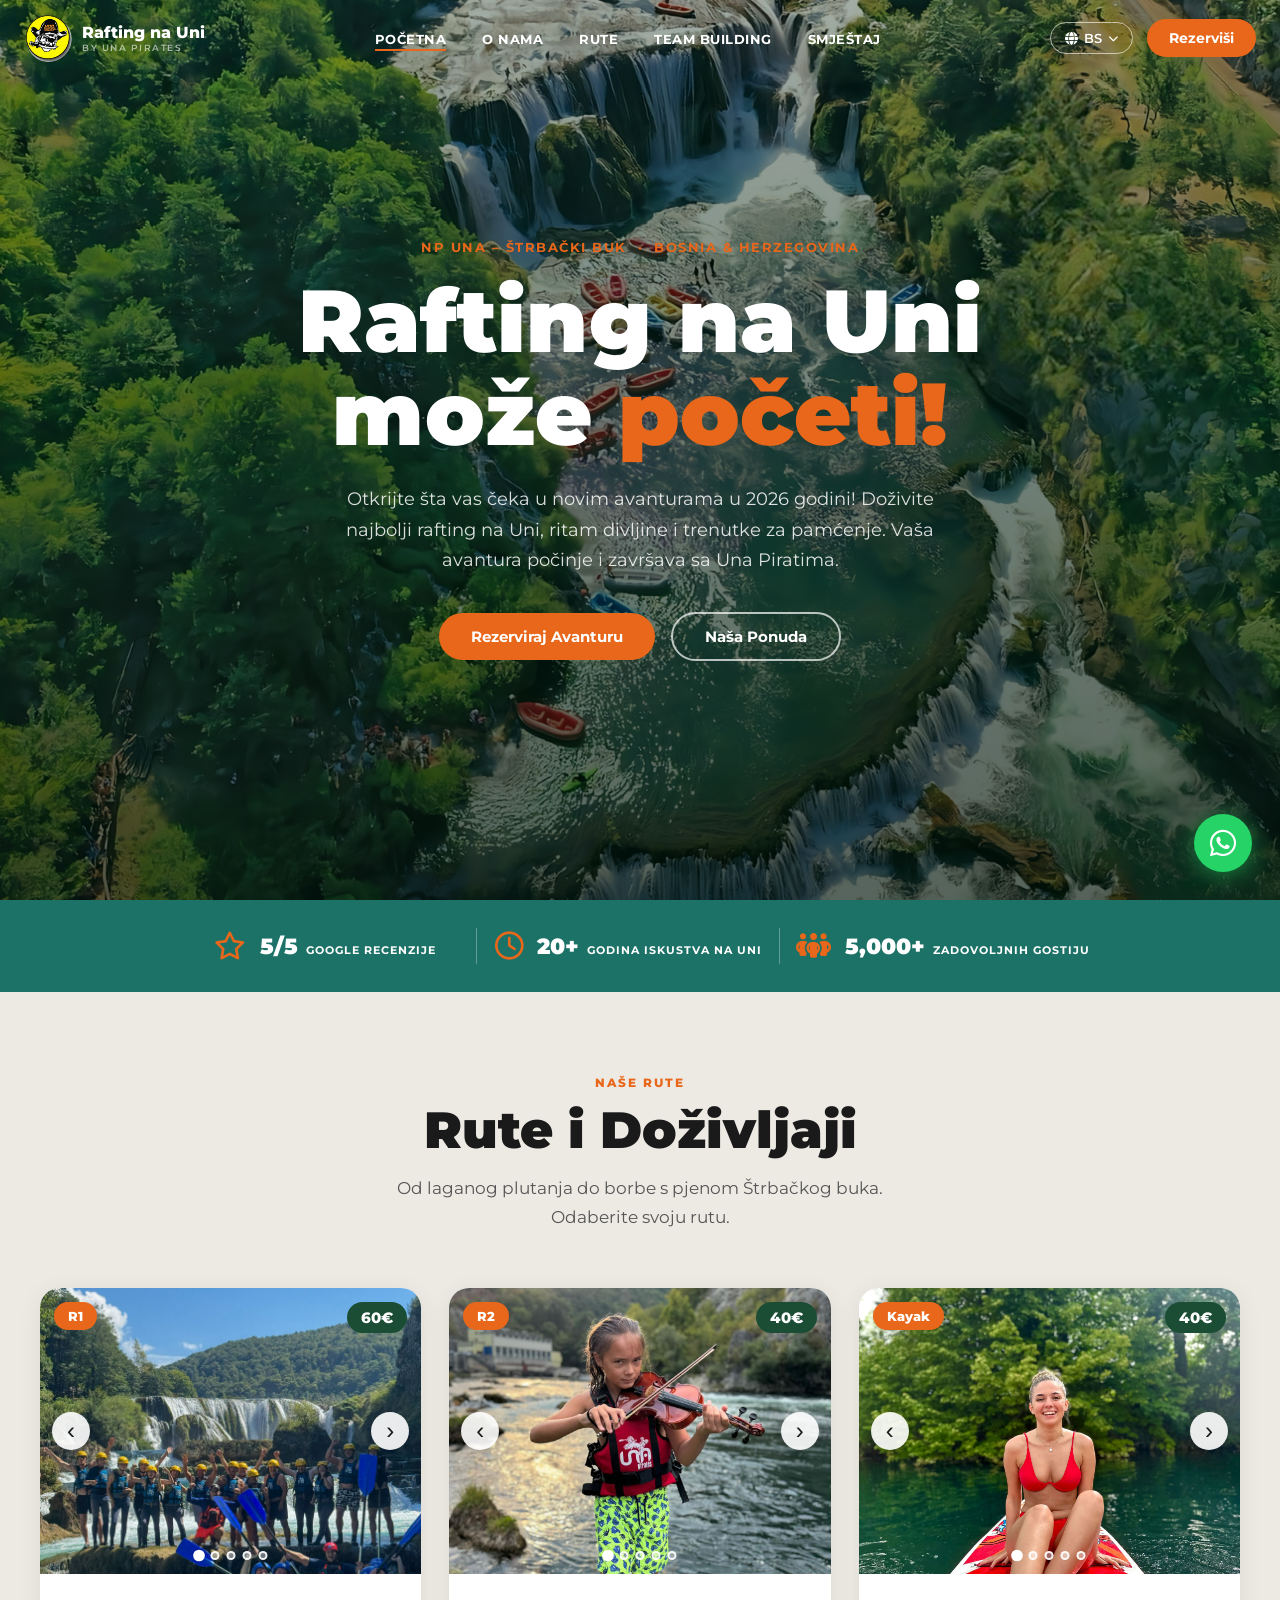
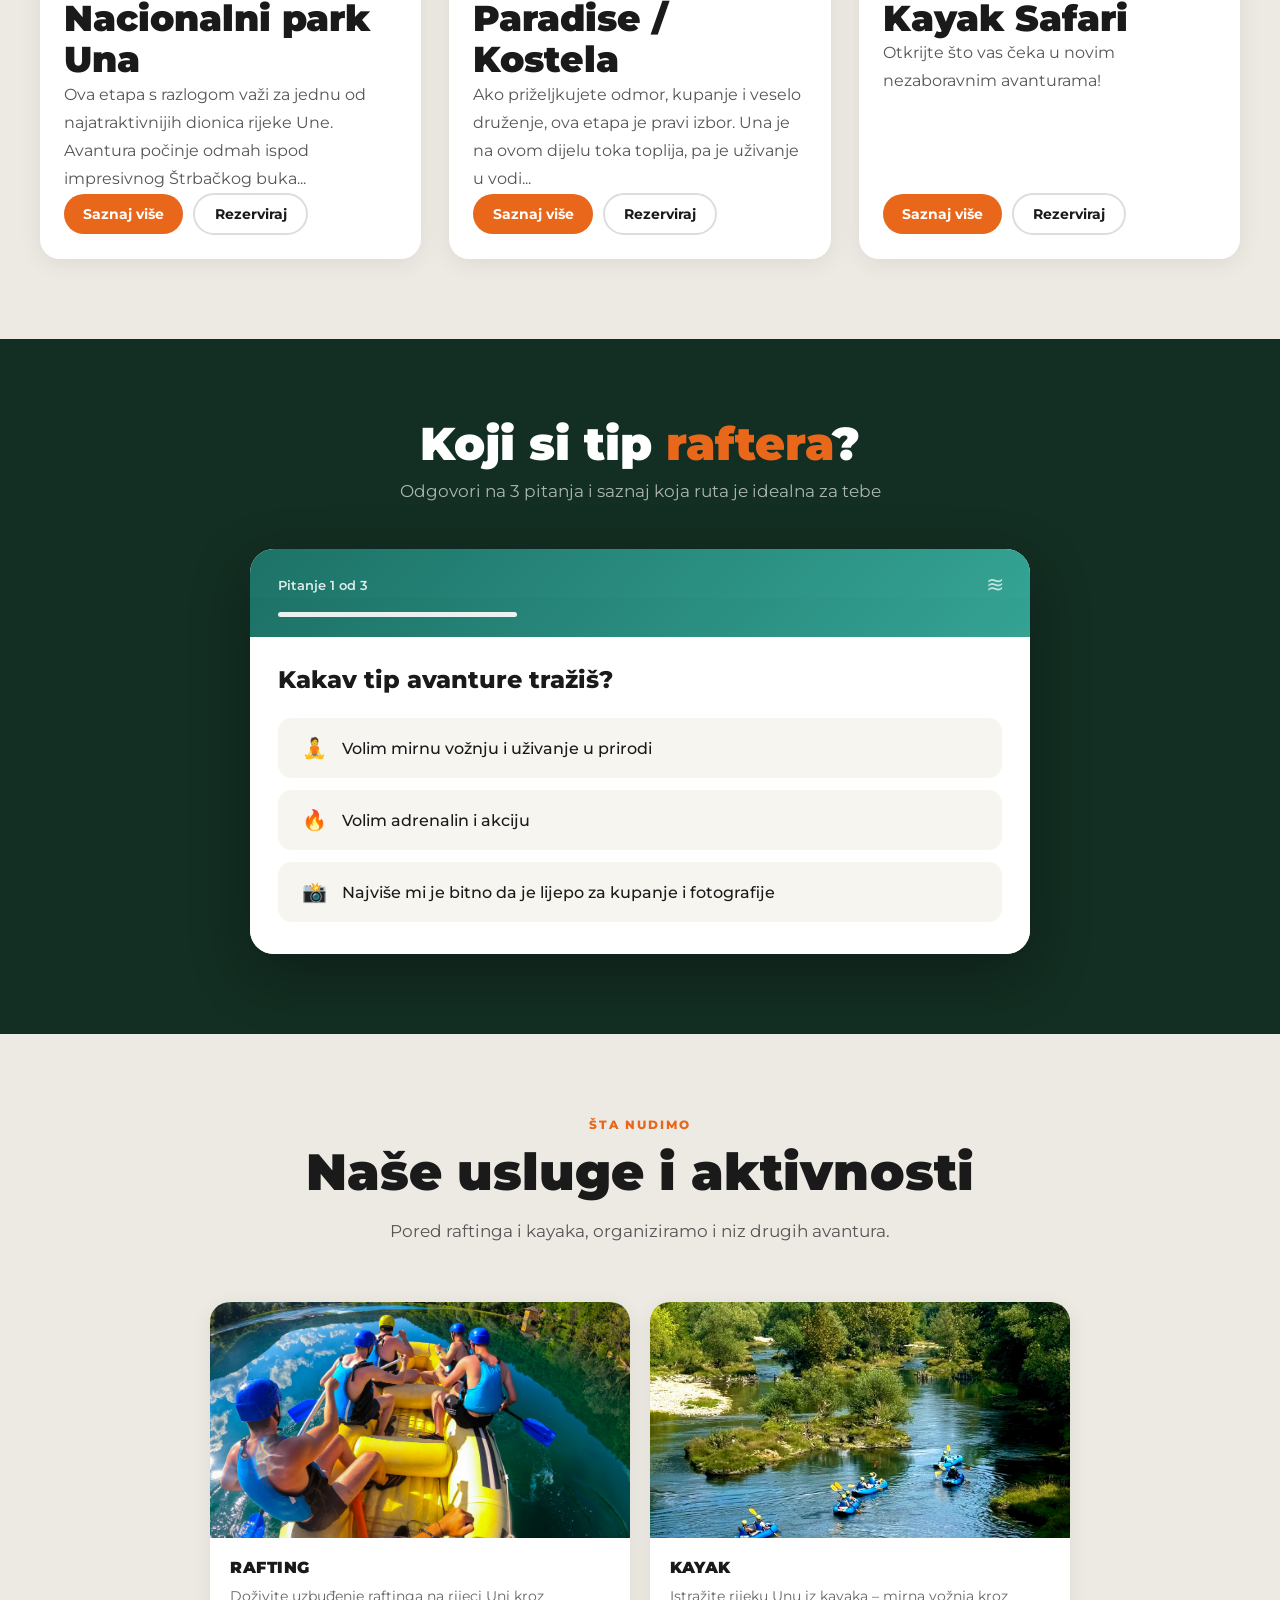
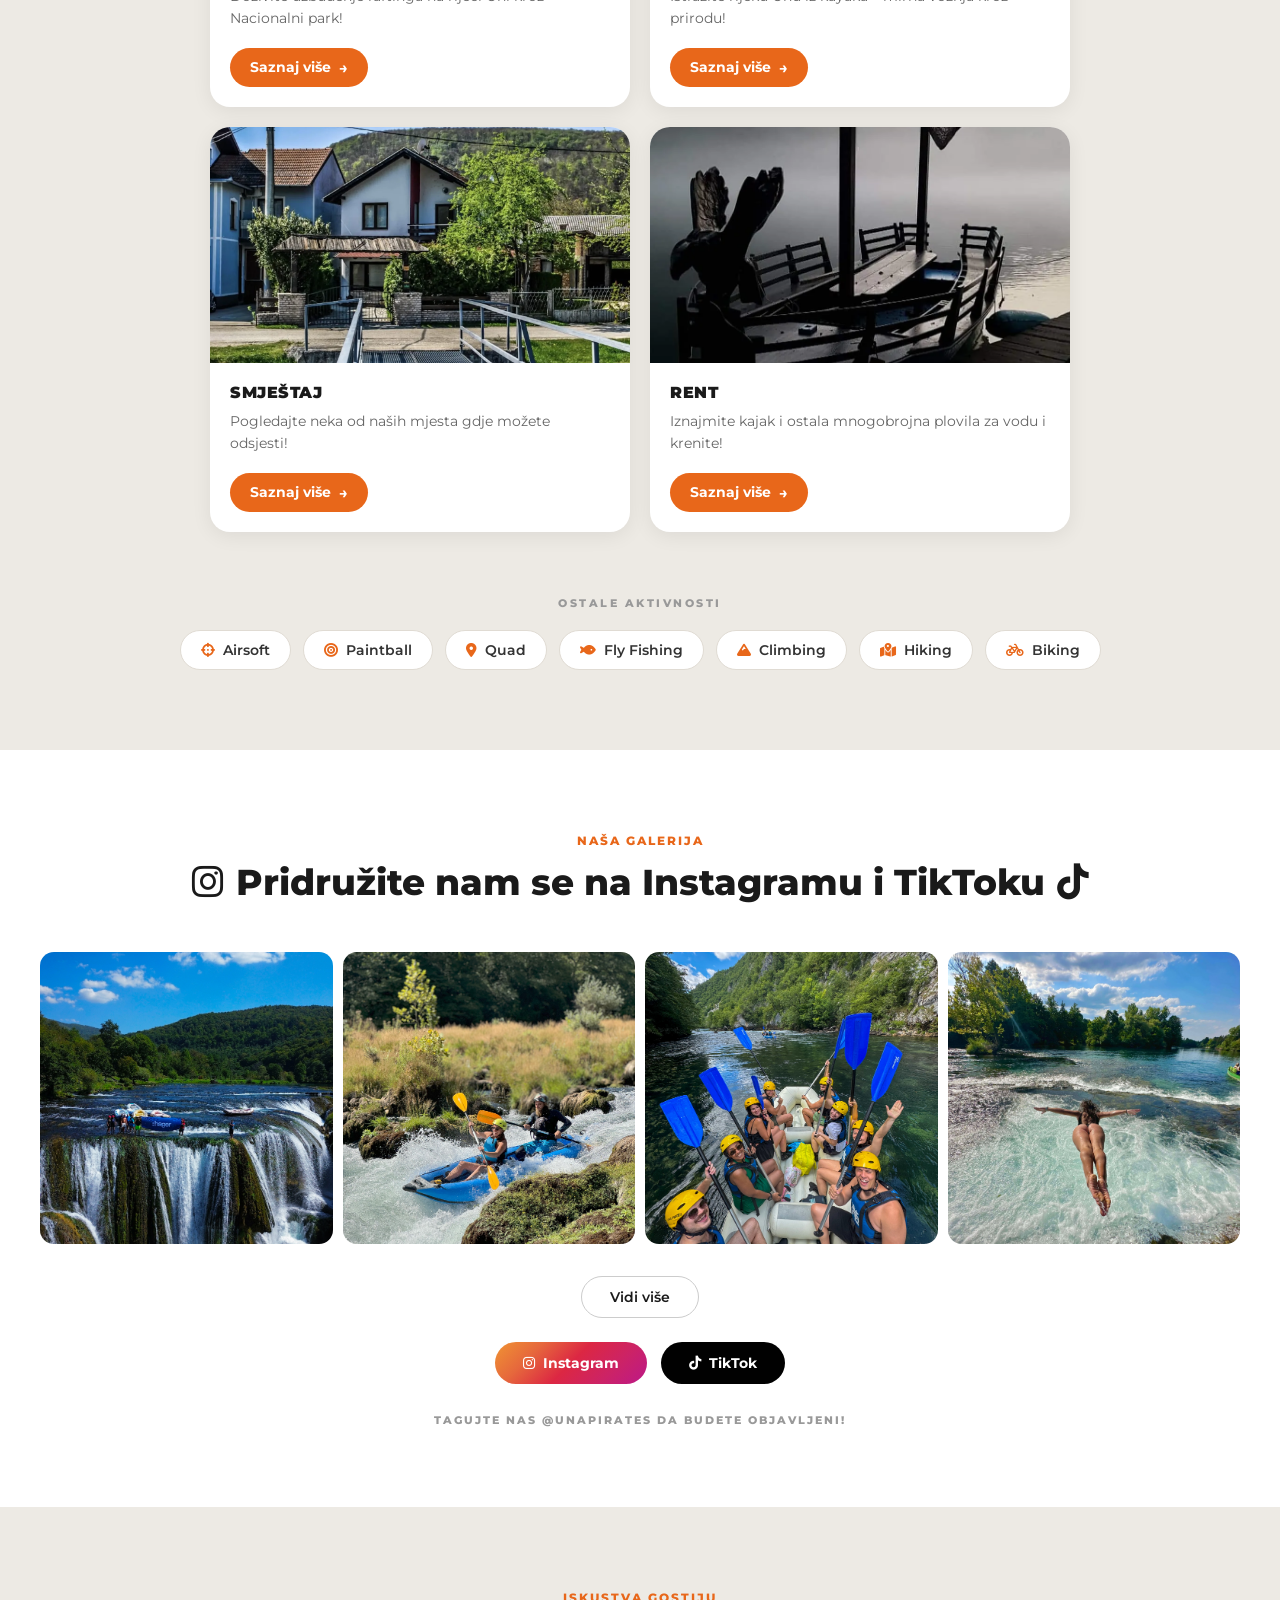
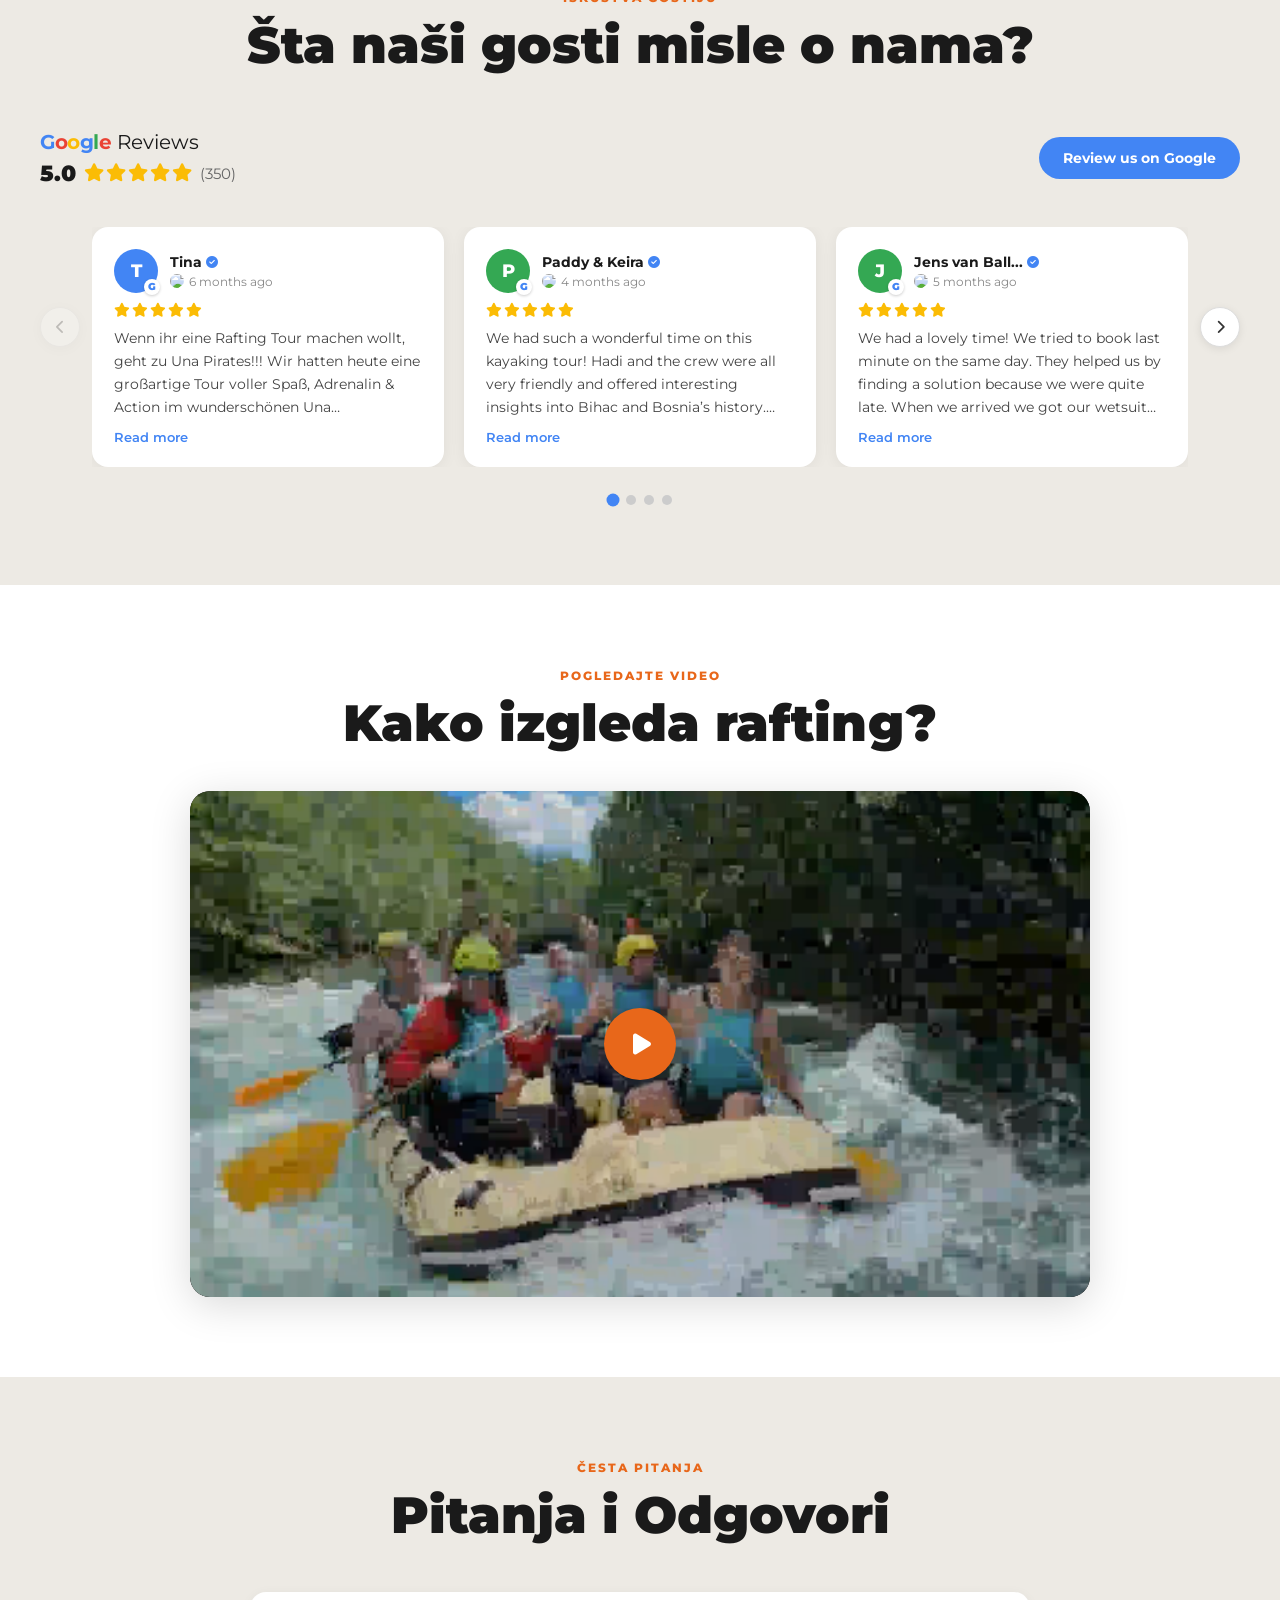
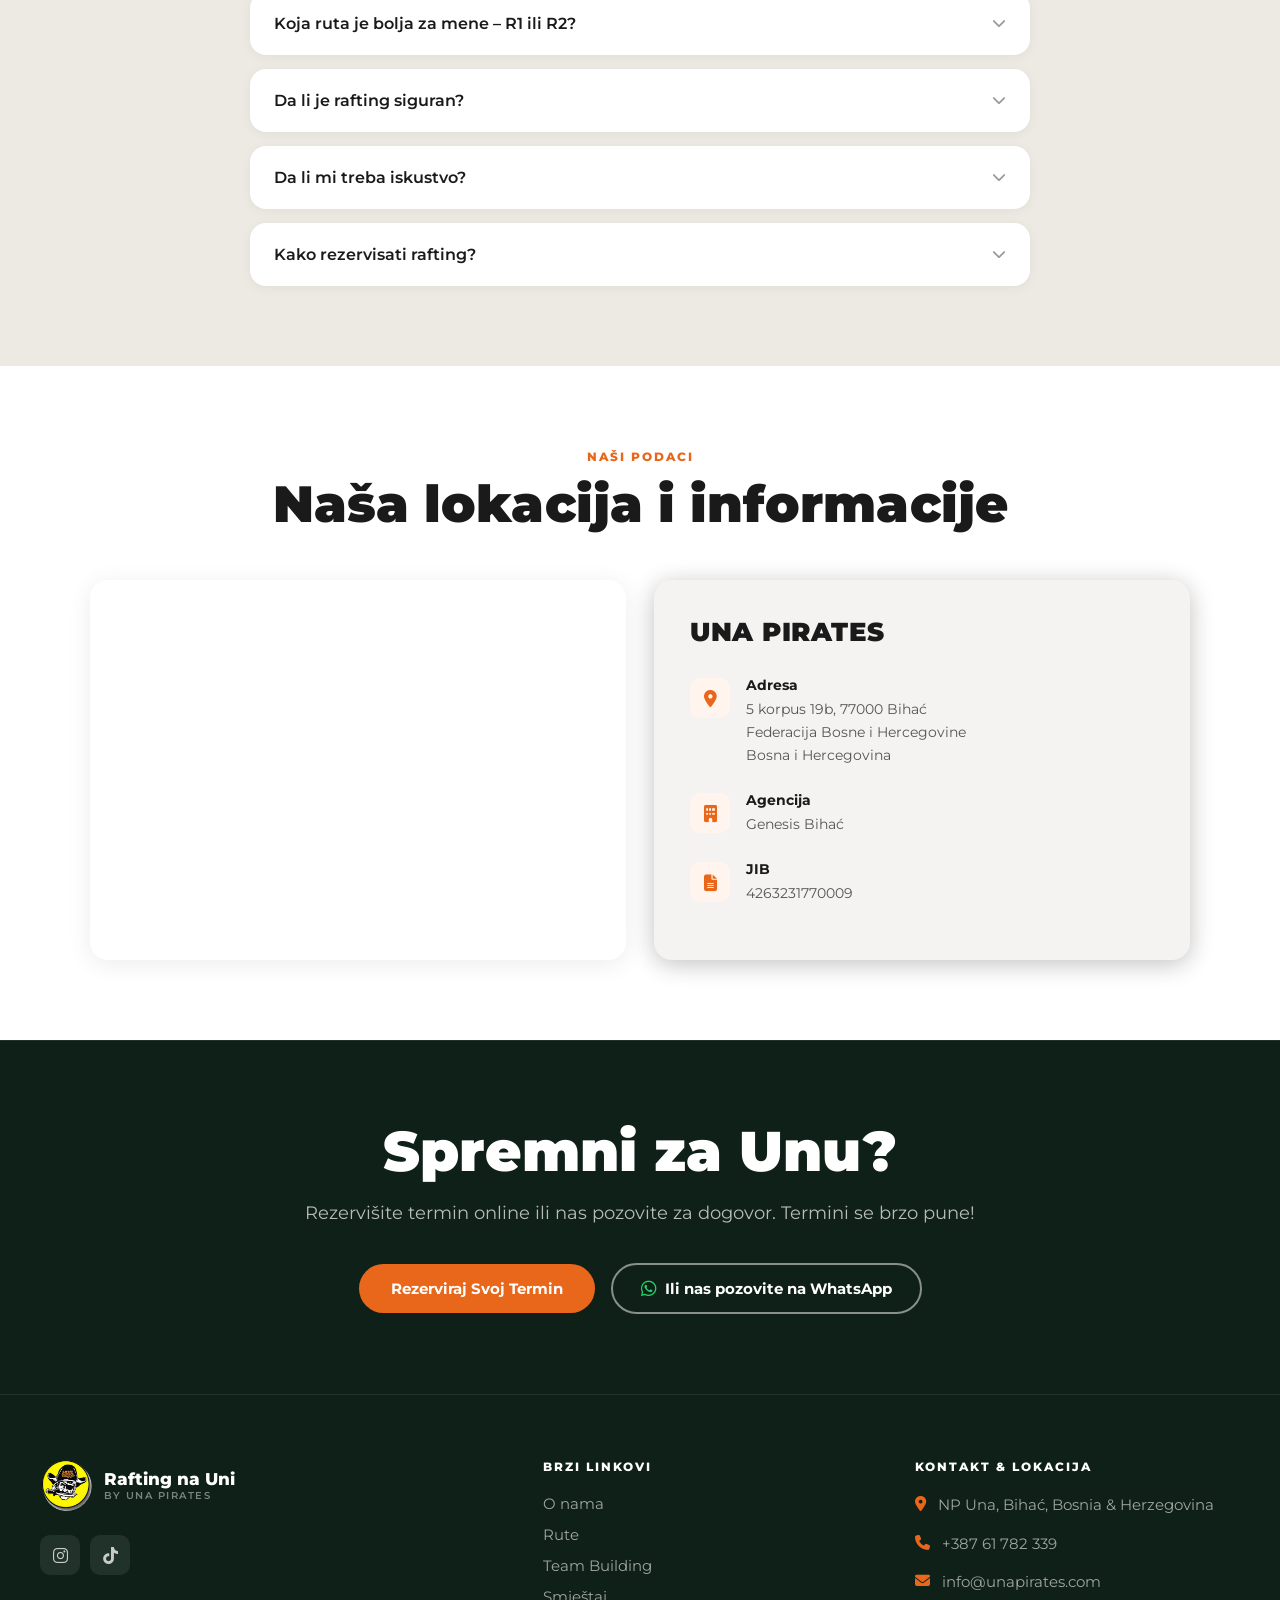
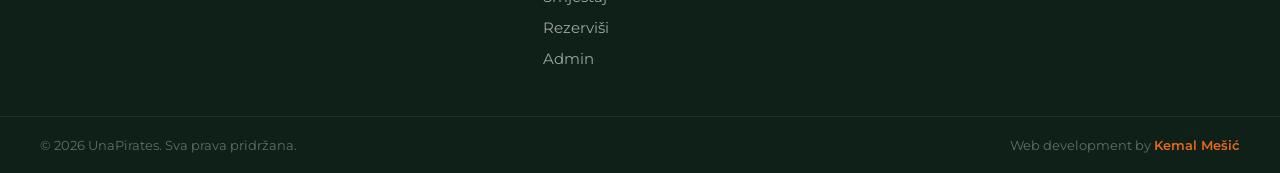
==== index.html @ c0cefd92 "Napravljena kayak.html" ====
<!-- index.html -->
<!DOCTYPE html>
<html lang="bs">
<head>
    <meta charset="UTF-8" />
    <meta name="viewport" content="width=device-width, initial-scale=1.0" />
    <title>Rafting na Uni – Početna</title>
    <link rel="icon" type="image/webp" href="assets/images/logo.webp" />
    <!--Linija 10 Prikazuje se kada korisnik doda stranicu na Home Screen na iPhone/iPad uređaju-->
    <link rel="apple-touch-icon" href="assets/images/logo.webp" />
    <link href="https://fonts.googleapis.com/css2?family=Montserrat:wght@400;600;700;800;900&display=swap" rel="stylesheet" />
    <link rel="stylesheet" href="https://cdnjs.cloudflare.com/ajax/libs/font-awesome/6.5.0/css/all.min.css" />
    <link rel="stylesheet" href="assets/css/style.css" />
    <link rel="stylesheet" href="assets/css/responzivnost.css" />
</head>
<body>

    <!-- ========== NAVBAR ========== -->
    <nav class="navbar" id="navbar">
        <div class="nav-container">
            <a href="#" class="nav-logo">
                <img src="assets/images/logo.webp" alt="Una Pirates Logo" />
                <div class="nav-logo-text">
                    <span class="nav-logo-main">Rafting na Uni</span>
                    <span class="nav-logo-sub">BY UNA PIRATES</span>
                </div>
            </a>

            <ul class="nav-links" id="navLinks">
                <li><a href="#pocetna" class="nav-link active">POČETNA</a></li>
                <li><a href="o-nama.html" class="nav-link">O NAMA</a></li>
                <li><a href="rute.html" class="nav-link">RUTE</a></li>
                <li><a href="team-building.html" class="nav-link">TEAM BUILDING</a></li>
                <li><a href="smjestaj.html" class="nav-link">SMJEŠTAJ</a></li>
            </ul>

            <div class="nav-right">
                <div class="lang-switcher" id="langSwitcher">
                    <button class="lang-btn" id="langBtn">
                        <i class="fa-solid fa-globe"></i>
                        <span id="currentLang">BS</span>
                        <i class="fa-solid fa-chevron-down"></i>
                    </button>
                    <div class="lang-dropdown" id="langDropdown">
                        <div class="lang-option active" data-lang="BS">
                            <img src="https://flagcdn.com/w20/ba.png" alt="BA" /> Bosanski
                            <i class="fa-solid fa-check"></i>
                        </div>
                        <div class="lang-option" data-lang="EN">
                            <img src="https://flagcdn.com/w20/gb.png" alt="EN" /> English
                        </div>
                        <div class="lang-option" data-lang="DE">
                            <img src="https://flagcdn.com/w20/de.png" alt="DE" /> Deutsch
                        </div>
                        <div class="lang-option" data-lang="AR">
                            <img src="https://flagcdn.com/w20/sa.png" alt="AR" /> العربية
                        </div>
                    </div>
                </div>

                <a href="#rezervacija" class="btn-rezervisi">Rezerviši</a>

                <button class="hamburger" id="hamburger" aria-label="Otvori meni">
                    <span></span><span></span><span></span>
                </button>
            </div>
        </div>
    </nav>

    <!-- ========== MOBILE MENU ========== -->
    <div class="mobile-menu" id="mobileMenu">
        <div class="mobile-menu-header">
            <a href="#" class="nav-logo">
                <img src="assets/images/logo.webp" alt="Una Pirates Logo" />
                <div class="nav-logo-text">
                    <span class="nav-logo-main">Rafting na Uni</span>
                    <span class="nav-logo-sub">BY UNA PIRATES</span>
                </div>
            </a>
            <div class="mobile-menu-right">
                <div class="lang-switcher" id="langSwitcherMobile">
                    <button class="lang-btn lang-btn-dark" id="langBtnMobile">
                        <i class="fa-solid fa-globe"></i>
                        <span id="currentLangMobile">BS</span>
                        <i class="fa-solid fa-chevron-down" id="langArrowMobile"></i>
                    </button>
                    <div class="lang-dropdown lang-dropdown-mobile" id="langDropdownMobile">
                        <div class="lang-option active" data-lang="BS">
                            <img src="https://flagcdn.com/w20/ba.png" alt="BA" /> Bosanski
                            <i class="fa-solid fa-check"></i>
                        </div>
                        <div class="lang-option" data-lang="EN">
                            <img src="https://flagcdn.com/w20/gb.png" alt="EN" /> English
                        </div>
                        <div class="lang-option" data-lang="DE">
                            <img src="https://flagcdn.com/w20/de.png" alt="DE" /> Deutsch
                        </div>
                        <div class="lang-option" data-lang="AR">
                            <img src="https://flagcdn.com/w20/sa.png" alt="AR" /> العربية
                        </div>
                    </div>
                </div>
                <button class="close-menu" id="closeMenu" aria-label="Zatvori meni">
                    <i class="fa-solid fa-xmark"></i>
                </button>
            </div>
        </div>

        <ul class="mobile-nav-links">
            <li><a href="#pocetna" class="mobile-nav-link">Početna</a></li>
            <li><a href="o-nama.html" class="mobile-nav-link">O nama</a></li>
            <li><a href="rute.html" class="mobile-nav-link">Rute</a></li>
            <li><a href="team-building.html" class="mobile-nav-link">Team Building</a></li>
            <li><a href="smjestaj.html" class="mobile-nav-link">Smještaj</a></li>
        </ul>

        <a href="rezervacija.php" class="btn-rezervisi btn-rezervisi-full">Rezerviši</a>
    </div>

    <div class="menu-overlay" id="menuOverlay"></div>

    <!-- ========== HERO ========== -->
    <section class="hero" id="pocetna">
        <div class="hero-bg" style="background-image: url('assets/images/hero-bg.jpg');"></div>
        <div class="hero-overlay"></div>
        <div class="hero-content">
            <p class="hero-location">
                NP UNA – ŠTRBAČKI BUK &nbsp;·&nbsp; BOSNIA &amp; HERZEGOVINA
            </p>
            <h1 class="hero-title">
                Rafting na Uni<br />
                može <span class="hero-title-accent">početi!</span>
            </h1>
            <p class="hero-desc">
                Otkrijte šta vas čeka u novim avanturama u 2026 godini! Doživite
                najbolji rafting na Uni, ritam divljine i trenutke za pamćenje.
                Vaša avantura počinje i završava sa Una Piratima.
            </p>
            <div class="hero-btns">
                <a href="rezervacija.php" class="btn-primary">Rezerviraj Avanturu</a>
                <a href="#usluge" class="btn-outline">Naša Ponuda</a>
            </div>
        </div>
    </section>

    <!-- ========== POST-HEADER / STATS ========== -->
    <section class="stats-bar">
        <div class="stats-container">
            <div class="stat-item">
                <i class="fa-regular fa-star stat-icon"></i>
                <div class="stat-text">
                    <span class="stat-number">5/5</span>
                    <span class="stat-label">GOOGLE RECENZIJE</span>
                </div>
            </div>
            <div class="stat-divider"></div>
            <div class="stat-item">
                <i class="fa-regular fa-clock stat-icon"></i>
                <div class="stat-text">
                    <span class="stat-number">20+</span>
                    <span class="stat-label">GODINA ISKUSTVA NA UNI</span>
                </div>
            </div>
            <div class="stat-divider"></div>
            <div class="stat-item">
                <i class="fa-solid fa-people-group stat-icon"></i>
                <div class="stat-text">
                    <span class="stat-number">5,000+</span>
                    <span class="stat-label">ZADOVOLJNIH GOSTIJU</span>
                </div>
            </div>
        </div>
    </section>

    <!-- ========== RUTE I DOŽIVLJAJI ========== -->
    <section class="rute" id="rute">
        <div class="rute-container">

            <div class="section-header">
                <span class="section-tag">NAŠE RUTE</span>
                <h2 class="section-title">Rute i Doživljaji</h2>
                <p class="section-desc">
                    Od laganog plutanja do borbe s pjenom Štrbačkog buka.<br />
                    Odaberite svoju rutu.
                </p>
            </div>

            <div class="rute-grid">

                <!-- Kartica 1 – R1 -->
                <div class="ruta-card">
                    <div class="ruta-img-wrap">
                        <!-- Slider -->
                        <div class="ruta-slider" data-active="0">
                            <div class="ruta-slides">
                                <img src="assets/images/rute/r1/stbackibuk/strbackibuk1.jpeg"   alt="Štrbački buk ekipa – slika 1" class="ruta-slide" />
                                <img src="assets/images/rute/r1/stbackibuk/strbackibuk5.jpeg" alt="Štbački buk – slika 2" class="ruta-slide" />
                                <img src="assets/images/rute/r1/loskun/loskun2.jpeg" alt="Loskun – slika 3" class="ruta-slide" />
                                <img src="assets/images/rute/r1/troslap/troslap1.jpeg" alt="Troslap – slika 4" class="ruta-slide" />
                                <img src="assets/images/rute/r1/pecina/pecina2.jpeg" alt="Pećina – slika 5" class="ruta-slide" />
                            </div>
                            <button class="ruta-arrow ruta-arrow--prev" aria-label="Prethodna slika">&#8249;</button>
                            <button class="ruta-arrow ruta-arrow--next" aria-label="Sljedeća slika">&#8250;</button>
                            <div class="ruta-dots">
                                <span class="ruta-dot active"></span>
                                <span class="ruta-dot"></span>
                                <span class="ruta-dot"></span>
                                <span class="ruta-dot"></span>
                                <span class="ruta-dot"></span>
                            </div>
                        </div>
                        <span class="ruta-badge badge-orange">R1</span>
                        <span class="ruta-price">60€</span>
                    </div>
                    <div class="ruta-body">
                        <h3 class="ruta-naziv">Nacionalni park Una</h3>
                        <p class="ruta-opis">
                            Ova etapa s razlogom važi za jednu od najatraktivnijih
                            dionica rijeke Une. Avantura počinje odmah ispod
                            impresivnog Štrbačkog buka...
                        </p>
                        <div class="ruta-btns">
                            <a href="pages/rute/r1.html" class="btn-saznaj">Saznaj više</a>
                            <a href="rezervisi.php" class="btn-rezerviraj">Rezerviraj</a>
                        </div>
                    </div>
                </div>

                <!-- Kartica 2 – R2 -->
                <div class="ruta-card">
                    <div class="ruta-img-wrap">
                        <div class="ruta-slider" data-active="0">
                            <div class="ruta-slides">
                                <img src="assets/images/ruta-r2.jpg"   alt="Paradise / Kostela – slika 1" class="ruta-slide" />
                                <img src="assets/images/rute/r1/loskun/loskun3.jpeg" alt="Paradise / Kostela – slika 2" class="ruta-slide" />
                                <img src="assets/images/rute/r1/loskun/loskun1.jpeg" alt="Paradise / Kostela – slika 3" class="ruta-slide" />
                                <img src="assets/images/rute/r1/stbackibuk/strbackibuk5.jpeg" alt="Paradise / Kostela – slika 4" class="ruta-slide" />
                                <img src="assets/images/rute/r1/stbackibuk/strbackibuk1.jpeg" alt="Paradise / Kostela – slika 5" class="ruta-slide" />
                            </div>
                            <button class="ruta-arrow ruta-arrow--prev" aria-label="Prethodna slika">&#8249;</button>
                            <button class="ruta-arrow ruta-arrow--next" aria-label="Sljedeća slika">&#8250;</button>
                            <div class="ruta-dots">
                                <span class="ruta-dot active"></span>
                                <span class="ruta-dot"></span>
                                <span class="ruta-dot"></span>
                                <span class="ruta-dot"></span>
                                <span class="ruta-dot"></span>
                            </div>
                        </div>
                        <span class="ruta-badge badge-orange">R2</span>
                        <span class="ruta-price">40€</span>
                    </div>
                    <div class="ruta-body">
                        <h3 class="ruta-naziv">Paradise / Kostela</h3>
                        <p class="ruta-opis">
                            Ako priželjkujete odmor, kupanje i veselo druženje, ova
                            etapa je pravi izbor. Una je na ovom dijelu toka toplija,
                            pa je uživanje u vodi...
                        </p>
                        <div class="ruta-btns">
                            <a href="#" class="btn-saznaj">Saznaj više</a>
                            <a href="#rezervacija" class="btn-rezerviraj">Rezerviraj</a>
                        </div>
                    </div>
                </div>

                <!-- Kartica 3 – Kayak -->
                <div class="ruta-card">
                    <div class="ruta-img-wrap">
                        <div class="ruta-slider" data-active="0">
                            <div class="ruta-slides">
                                <img src="assets/images/ruta-kayak.jpg"   alt="Kayak Safari – slika 1" class="ruta-slide" />
                                <img src="assets/images/rute/r1/stbackibuk/strbackibuk5.jpeg" alt="Kayak Safari – slika 2" class="ruta-slide" />
                                <img src="assets/images/rute/r1/stbackibuk/strbackibuk2.jpeg" alt="Kayak Safari – slika 3" class="ruta-slide" />
                                <img src="assets/images/rute/r1/stbackibuk/strbackibuk3.jpeg" alt="Kayak Safari – slika 4" class="ruta-slide" />
                                <img src="assets/images/rute/r1/stbackibuk/strbackibuk1.jpeg" alt="Kayak Safari – slika 5" class="ruta-slide" />
                            </div>
                            <button class="ruta-arrow ruta-arrow--prev" aria-label="Prethodna slika">&#8249;</button>
                            <button class="ruta-arrow ruta-arrow--next" aria-label="Sljedeća slika">&#8250;</button>
                            <div class="ruta-dots">
                                <span class="ruta-dot active"></span>
                                <span class="ruta-dot"></span>
                                <span class="ruta-dot"></span>
                                <span class="ruta-dot"></span>
                                <span class="ruta-dot"></span>
                            </div>
                        </div>
                        <span class="ruta-badge badge-orange">Kayak</span>
                        <span class="ruta-price">40€</span>
                    </div>
                    <div class="ruta-body">
                        <h3 class="ruta-naziv">Kayak Safari</h3>
                        <p class="ruta-opis">
                            Otkrijte što vas čeka u novim nezaboravnim avanturama!
                        </p>
                        <div class="ruta-btns">
                            <a href="pages/rute/kayak.html" class="btn-saznaj">Saznaj više</a>
                            <a href="rezervacija.php" class="btn-rezerviraj">Rezerviraj</a>
                        </div>
                    </div>
                </div>

            </div>
        </div>
    </section>

    <!-- ========== QUIZ – Koji si tip raftera? ========== -->
    <section class="quiz-section" id="quiz" aria-labelledby="quiz-naslov">
        <div class="quiz-container">

            <header class="quiz-header">
                <h2 class="quiz-title" id="quiz-naslov">
                    Koji si tip <span class="quiz-title-accent">raftera</span>?
                </h2>
                <p class="quiz-subtitle">Odgovori na 3 pitanja i saznaj koja ruta je idealna za tebe</p>
            </header>

            <!-- CARD -->
            <div class="quiz-card" id="quizCard">

                <!-- Pitanja -->
                <div class="quiz-step" id="step1">
                    <div class="quiz-card-header">
                        <span class="quiz-step-label">Pitanje 1 od 3</span>
                        <span class="quiz-wave-icon">≋</span>
                    </div>
                    <div class="quiz-progress-bar">
                        <div class="quiz-progress-fill" style="width: 33%;"></div>
                    </div>
                    <div class="quiz-card-body">
                        <h3 class="quiz-pitanje">Kakav tip avanture tražiš?</h3>
                        <ul class="quiz-opcije" role="list">
                            <li>
                                <button class="quiz-opcija" data-step="1" data-value="relax" aria-label="Odaberi: mirna vožnja">
                                    <span class="quiz-emoji">🧘</span>
                                    Volim mirnu vožnju i uživanje u prirodi
                                </button>
                            </li>
                            <li>
                                <button class="quiz-opcija" data-step="1" data-value="adrenalin" aria-label="Odaberi: adrenalin i akcija">
                                    <span class="quiz-emoji">🔥</span>
                                    Volim adrenalin i akciju
                                </button>
                            </li>
                            <li>
                                <button class="quiz-opcija" data-step="1" data-value="photo" aria-label="Odaberi: kupanje i fotografije">
                                    <span class="quiz-emoji">📸</span>
                                    Najviše mi je bitno da je lijepo za kupanje i fotografije
                                </button>
                            </li>
                        </ul>
                    </div>
                </div>

                <div class="quiz-step hidden" id="step2">
                    <div class="quiz-card-header">
                        <span class="quiz-step-label">Pitanje 2 od 3</span>
                        <span class="quiz-wave-icon">≋</span>
                    </div>
                    <div class="quiz-progress-bar">
                        <div class="quiz-progress-fill" style="width: 66%;"></div>
                    </div>
                    <div class="quiz-card-body">
                        <h3 class="quiz-pitanje">Koliko adrenalina želiš na vodi?</h3>
                        <ul class="quiz-opcije" role="list">
                            <li>
                                <button class="quiz-opcija" data-step="2" data-value="malo" aria-label="Odaberi: malo adrenalina">
                                    <span class="quiz-emoji">🚣</span>
                                    Malo – lagana vožnja bez velikih brzaca
                                </button>
                            </li>
                            <li>
                                <button class="quiz-opcija" data-step="2" data-value="srednje" aria-label="Odaberi: srednje adrenalina">
                                    <span class="quiz-emoji">⛵</span>
                                    Srednje – zabavno ali sigurno
                                </button>
                            </li>
                            <li>
                                <button class="quiz-opcija" data-step="2" data-value="maksimalno" aria-label="Odaberi: maksimalno adrenalina">
                                    <span class="quiz-emoji">⚡</span>
                                    Maksimalno – brzaci, skokovi i prava avantura
                                </button>
                            </li>
                        </ul>
                    </div>
                </div>

                <div class="quiz-step hidden" id="step3">
                    <div class="quiz-card-header">
                        <span class="quiz-step-label">Pitanje 3 od 3</span>
                        <span class="quiz-wave-icon">≋</span>
                    </div>
                    <div class="quiz-progress-bar">
                        <div class="quiz-progress-fill" style="width: 100%;"></div>
                    </div>
                    <div class="quiz-card-body">
                        <h3 class="quiz-pitanje">Šta ti je važnije na raftingu?</h3>
                        <ul class="quiz-opcije" role="list">
                            <li>
                                <button class="quiz-opcija" data-step="3" data-value="kupanje" aria-label="Odaberi: kupanje i opuštanje">
                                    <span class="quiz-emoji">🏖️</span>
                                    Kupanje, plaže i opuštanje
                                </button>
                            </li>
                            <li>
                                <button class="quiz-opcija" data-step="3" data-value="priroda" aria-label="Odaberi: priroda i vodopadi">
                                    <span class="quiz-emoji">🏔️</span>
                                    Netaknuta priroda i vodopadi
                                </button>
                            </li>
                            <li>
                                <button class="quiz-opcija" data-step="3" data-value="avantura" aria-label="Odaberi: nezaboravna avantura">
                                    <span class="quiz-emoji">💪</span>
                                    Avantura koju ću pamtiti cijeli život
                                </button>
                            </li>
                        </ul>
                    </div>
                </div>

                <!-- Rezultat -->
                <div class="quiz-step hidden" id="stepRezultat">
                    <!-- Dinamički se popunjava JS-om -->
                </div>

            </div>
        </div>
    </section>

    <!-- ========== ŠTA NUDIMO ========== -->
    <section class="usluge" id="usluge" aria-labelledby="usluge-naslov">
        <div class="usluge-container">

            <header class="section-header">
                <span class="section-tag">ŠTA NUDIMO</span>
                <h2 class="section-title" id="usluge-naslov">Naše usluge i aktivnosti</h2>
                <p class="section-desc">Pored raftinga i kayaka, organiziramo i niz drugih avantura.</p>
            </header>

            <!-- 4 glavne kartice -->
            <div class="usluge-grid" role="list">

                <article class="usluga-card" role="listitem">
                    <div class="usluga-img-wrap">
                        <img src="assets/images/usluge/usluga-rafting.jpg"
                            alt="Rafting na rijeci Uni kroz Nacionalni park Una"
                            class="usluga-img" loading="lazy" width="600" height="400" />
                    </div>
                    <div class="usluga-body">
                        <h3 class="usluga-naziv">RAFTING</h3>
                        <p class="usluga-opis">Doživite uzbuđenje raftinga na rijeci Uni kroz Nacionalni park!</p>
                        <a href="#rute" class="btn-usluga" aria-label="Saznaj više o raftingu">
                            Saznaj više <span class="btn-arrow">→</span>
                        </a>
                    </div>
                </article>

                <article class="usluga-card" role="listitem">
                    <div class="usluga-img-wrap">
                        <img src="assets/images/usluge/usluga-kayak.jpg"
                            alt="Kayak tura na rijeci Uni – mirna vožnja kroz prirodu"
                            class="usluga-img" loading="lazy" width="600" height="400" />
                    </div>
                    <div class="usluga-body">
                        <h3 class="usluga-naziv">KAYAK</h3>
                        <p class="usluga-opis">Istražite rijeku Unu iz kayaka – mirna vožnja kroz prirodu!</p>
                        <a href="#rute" class="btn-usluga" aria-label="Saznaj više o kayaku">
                            Saznaj više <span class="btn-arrow">→</span>
                        </a>
                    </div>
                </article>

                <article class="usluga-card" role="listitem">
                    <div class="usluga-img-wrap">
                        <img src="assets/images/usluge/usluga-smjestaj.jpg"
                            alt="Smještaj Una Pirates – komforni bungalovi pored rijeke Une"
                            class="usluga-img" loading="lazy" width="600" height="400" />
                    </div>
                    <div class="usluga-body">
                        <h3 class="usluga-naziv">SMJEŠTAJ</h3>
                        <p class="usluga-opis">Pogledajte neka od naših mjesta gdje možete odsjesti!</p>
                        <a href="smjestaj.html" class="btn-usluga" aria-label="Saznaj više o smještaju">
                            Saznaj više <span class="btn-arrow">→</span>
                        </a>
                    </div>
                </article>

                <article class="usluga-card" role="listitem">
                    <div class="usluga-img-wrap">
                        <img src="assets/images/usluge/usluga-rent.jpg"
                            alt="Rent kayak i oprema za vodu – Una Pirates Bihać"
                            class="usluga-img" loading="lazy" width="600" height="400" />
                    </div>
                    <div class="usluga-body">
                        <h3 class="usluga-naziv">RENT</h3>
                        <p class="usluga-opis">Iznajmite kajak i ostala mnogobrojna plovila za vodu i krenite!</p>
                        <a href="pages/rent.html" class="btn-usluga" aria-label="Saznaj više o rent usluzi">
                            Saznaj više <span class="btn-arrow">→</span>
                        </a>
                    </div>
                </article>

            </div>

            <!-- Ostale aktivnosti -->
            <div class="ostale-aktivnosti">
                <p class="ostale-label">OSTALE AKTIVNOSTI</p>
                <div class="aktivnosti-pills" role="list">
                    <span class="aktivnost-pill" role="listitem">
                        <i class="fa-solid fa-crosshairs aktivnost-icon"></i> Airsoft
                    </span>
                    <span class="aktivnost-pill" role="listitem">
                        <i class="fa-solid fa-bullseye aktivnost-icon"></i> Paintball
                    </span>
                    <span class="aktivnost-pill" role="listitem">
                        <i class="fa-solid fa-location-dot aktivnost-icon"></i> Quad
                    </span>
                    <span class="aktivnost-pill" role="listitem">
                        <i class="fa-solid fa-fish aktivnost-icon"></i> Fly Fishing
                    </span>
                    <span class="aktivnost-pill" role="listitem">
                        <i class="fa-solid fa-mountain aktivnost-icon"></i> Climbing
                    </span>
                    <span class="aktivnost-pill" role="listitem">
                        <i class="fa-solid fa-map-location-dot aktivnost-icon"></i> Hiking
                    </span>
                    <span class="aktivnost-pill" role="listitem">
                        <i class="fa-solid fa-bicycle aktivnost-icon"></i> Biking
                    </span>
                </div>
            </div>
        </div>
    </section>

    <!-- ========== INSTAGRAM GALERIJA ========== -->
    <section class="galerija" id="galerija" aria-labelledby="galerija-naslov">
        <div class="galerija-container">

            <header class="galerija-header">
                <span class="section-tag">NAŠA GALERIJA</span>
                <h2 class="galerija-title" id="galerija-naslov">
                    <i class="fa-brands fa-instagram galerija-ig-icon"></i>
                    Pridružite nam se na Instagramu i TikToku
                    <i class="fa-brands fa-tiktok galerija-ig-icon"></i>
                </h2>
                <!-- <a href="https://www.instagram.com/unapirates"
                target="_blank" rel="noopener noreferrer"
                class="galerija-handle" aria-label="Posjetite Instagram profil @unapirates">
                    @UNAPIRATES
                </a> -->
            </header>

            <!-- Grid -->
            <div class="galerija-grid" id="galerijaGrid" role="list">
                <figure class="galerija-item" role="listitem" data-index="0">
                    <img src="assets/images/galerija/galerija-1.jpg" alt="Una Pirates rafting tim ispod Štrbačkog buka" loading="lazy" width="400" height="400" />
                </figure>
                <figure class="galerija-item" role="listitem" data-index="1">
                    <img src="assets/images/galerija/galerija-2.jpg" alt="Djevojka na SUP dasci na rijeci Uni" loading="lazy" width="400" height="400" />
                </figure>
                <figure class="galerija-item" role="listitem" data-index="2">
                    <img src="assets/images/galerija/galerija-3.jpg" alt="Djeca na raftingu s Una Pirates vodičima" loading="lazy" width="400" height="400" />
                </figure>
                <figure class="galerija-item" role="listitem" data-index="3">
                    <img src="assets/images/galerija/galerija-4.jpg" alt="Rafting ekipa u brzacima rijeke Une" loading="lazy" width="400" height="400" />
                </figure>
                <figure class="galerija-item galerija-item--hidden" role="listitem" data-index="4">
                    <img src="assets/images/galerija/galerija-5.jpg" alt="Una Pirates gosti poziraju pored rijeke" loading="lazy" width="400" height="400" />
                </figure>
                <figure class="galerija-item galerija-item--hidden" role="listitem" data-index="5">
                    <img src="assets/images/galerija/galerija-6.jpg" alt="Skok s litice u rijeku Unu" loading="lazy" width="400" height="400" />
                </figure>
                <figure class="galerija-item galerija-item--hidden" role="listitem" data-index="6">
                    <img src="assets/images/galerija/galerija-7.jpg" alt="Gosti uživaju u pikniku na rijeci Uni" loading="lazy" width="400" height="400" />
                </figure>
                <figure class="galerija-item galerija-item--hidden" role="listitem" data-index="7">
                    <img src="assets/images/galerija/galerija-8.jpg" alt="Kayak tura kroz kanjon rijeke Une" loading="lazy" width="400" height="400" />
                </figure>
                <figure class="galerija-item galerija-item--hidden" role="listitem" data-index="8">
                    <img src="assets/images/galerija/galerija-9.jpg" alt="Una Pirates tim na Štrbačkom buku" loading="lazy" width="400" height="400" />
                </figure>
                <figure class="galerija-item galerija-item--hidden" role="listitem" data-index="9">
                    <img src="assets/images/galerija/galerija-10.jpg" alt="Wodopadi rijeke Une iz zraka" loading="lazy" width="400" height="400" />
                </figure>
                <figure class="galerija-item galerija-item--hidden" role="listitem" data-index="10">
                    <img src="assets/images/galerija/galerija-11.jpg" alt="Grupna fotografija Una Pirates gostiju" loading="lazy" width="400" height="400" />
                </figure>
                <figure class="galerija-item galerija-item--hidden" role="listitem" data-index="11">
                    <img src="assets/images/galerija/galerija-12.jpg" alt="Skokovi sa stijena u rijeku Unu" loading="lazy" width="400" height="400" />
                </figure>
                <figure class="galerija-item galerija-item--hidden" role="listitem" data-index="12">
                    <img src="assets/images/galerija/galerija-13.jpg" alt="Panoramski pogled na NP Una i Štrbački buk" loading="lazy" width="400" height="400" />
                </figure>
                <figure class="galerija-item galerija-item--hidden" role="listitem" data-index="13">
                    <img src="assets/images/galerija/galerija-14.jpg" alt="Rafting spust kroz brzace rijeke Une" loading="lazy" width="400" height="400" />
                </figure>
                <figure class="galerija-item galerija-item--hidden" role="listitem" data-index="14">
                    <img src="assets/images/galerija/galerija-15.jpg" alt="Una Pirates raft u akciji na Uni" loading="lazy" width="400" height="400" />
                </figure>
                <figure class="galerija-item galerija-item--hidden" role="listitem" data-index="15">
                    <img src="assets/images/galerija/galerija-16.jpg" alt="Žuti kayak na tirkiznoj rijeci Uni" loading="lazy" width="400" height="400" />
                </figure>
            </div>

            <!-- Dugmad -->
            <div class="galerija-actions">
                <button class="btn-vidi-vise" id="btnVidiVise" aria-expanded="false">
                    Vidi više
                </button>
                <button class="btn-vidi-manje hidden" id="btnVidiManje">
                    Vidi manje
                </button>
            </div>
            <div class="galerija-social">
                <a href="https://www.instagram.com/una_pirates"
                target="_blank" rel="noopener noreferrer"
                class="btn-galerija-social btn-instagram"
                aria-label="Posjetite naš Instagram profil">
                    <i class="fa-brands fa-instagram"></i> Instagram
                </a>
                <a href="https://www.tiktok.com/@una.pirates"
                target="_blank" rel="noopener noreferrer"
                class="btn-galerija-social btn-tiktok"
                aria-label="Posjetite naš TikTok profil">
                    <i class="fa-brands fa-tiktok"></i> TikTok
                </a>
            </div>
            <p class="galerija-tag">TAGUJTE NAS @UNAPIRATES DA BUDETE OBJAVLJENI!</p>

        </div>
    </section>

    <!-- ========== LIGHTBOX ========== -->
    <div class="lightbox" id="lightbox" role="dialog" aria-modal="true" aria-label="Pregled slike" aria-hidden="true">
        <div class="lightbox-overlay" id="lightboxOverlay"></div>
        <button class="lightbox-close" id="lightboxClose" aria-label="Zatvori pregled">
            <i class="fa-solid fa-xmark"></i>
        </button>
        <button class="lightbox-prev" id="lightboxPrev" aria-label="Prethodna slika">
            <i class="fa-solid fa-chevron-left"></i>
        </button>
        <button class="lightbox-next" id="lightboxNext" aria-label="Sljedeća slika">
            <i class="fa-solid fa-chevron-right"></i>
        </button>
        <div class="lightbox-content">
            <img src="" alt="" class="lightbox-img" id="lightboxImg" />
            <p class="lightbox-counter" id="lightboxCounter">1 / 16</p>
        </div>
    </div>

    <!-- ========== RECENZIJE ========== -->
    <section class="recenzije" id="recenzije" aria-labelledby="recenzije-naslov">
        <div class="recenzije-container">

            <header class="section-header">
                <span class="section-tag">ISKUSTVA GOSTIJU</span>
                <h2 class="section-title" id="recenzije-naslov">Šta naši gosti misle o nama?</h2>
            </header>

            <!-- Google bar -->
            <div class="google-bar">
                <div class="google-bar-left">
                    <div class="google-top-row">
                        <span class="google-logo">
                            <span class="g-blue">G</span><span class="g-red">o</span><span class="g-yellow">o</span><span class="g-blue">g</span><span class="g-green">l</span><span class="g-red">e</span>
                        </span>
                        <span class="google-reviews-label">Reviews</span>
                    </div>
                    <div class="google-rating">
                        <span class="google-score">5.0</span>
                        <div class="google-zvjezdice" aria-label="5 od 5 zvjezdica">
                            <i class="fa-solid fa-star"></i>
                            <i class="fa-solid fa-star"></i>
                            <i class="fa-solid fa-star"></i>
                            <i class="fa-solid fa-star"></i>
                            <i class="fa-solid fa-star"></i>
                        </div>
                        <span class="google-count">(350)</span>
                    </div>
                </div>
                <a href="https://www.google.com/search?sca_esv=c2c010e8b6a19da9&hl=hr-BA&si=AL3DRZEsmMGCryMMFSHJ3StBhOdZ2-6yYkXd_doETEE1OR-qORQOe6WLVh2inAeKleLDf0MkGutYEgQDo-l06QwW9zPcIlY2LlCOnioHTjNyvYZWu7MZoXBwLZB57t0BLsXRSBMiCuGeyd-5kT7CHpkbLXXlxD5j5Dchq2OQV7IbjINU-9ItHic%3D&q=Una+Pirates+Rafting+Kayak+Bihac+Recenzije&sa=X&ved=2ahUKEwiIt5WMz4uTAxXz2QIHHZ8oKNQQ0bkNegQIKxAH&biw=1432&bih=815&dpr=2"
                target="_blank" rel="noopener noreferrer"
                class="btn-google-review"
                aria-label="Ostavi recenziju na Google">
                    Review us on Google
                </a>
            </div>

            <!-- Slider wrapper -->
            <div class="reviews-slider-wrap">

                <button class="reviews-arrow reviews-arrow--prev" id="reviewsPrev" aria-label="Prethodna recenzija" disabled>
                    <i class="fa-solid fa-chevron-left"></i>
                </button>

                <div class="reviews-slider" id="reviewsSlider">
                    <div class="reviews-slide active">

                        <!-- 1 -->
                        <article class="review-card">
                            <div class="review-author">
                                <div class="review-avatar" style="background:#4285F4;">T</div>
                                <div class="review-author-info">
                                    <span class="review-name">Tina <i class="fa-solid fa-circle-check review-verified"></i></span>
                                    <div class="review-meta">
                                        <img src="https://www.google.com/favicon.ico" alt="Google" class="review-g-icon" width="14" height="14" />
                                        <span class="review-time">6 months ago</span>
                                    </div>
                                </div>
                            </div>
                            <div class="review-stars" aria-label="5 zvjezdica">
                                <i class="fa-solid fa-star"></i><i class="fa-solid fa-star"></i><i class="fa-solid fa-star"></i><i class="fa-solid fa-star"></i><i class="fa-solid fa-star"></i>
                            </div>
                            <p class="review-tekst review-tekst--skracen">Wenn ihr eine Rafting Tour machen wollt, geht zu Una Pirates!!! Wir hatten heute eine großartige Tour voller Spaß, Adrenalin & Action im wunderschönen Una Nationalpark! Wir waren das coolste Partyboot auf dem Fluss und wurden bestens unterhalten von unserem super sympathischen und witzigen Guide Ami! Obendrein gab es auch noch tolle Bilder! Vielen Dank, es war mega❣️🤩✌️</p>
                            <button class="review-read-more" aria-expanded="false">Read more</button>
                        </article>

                        <!-- 2 -->
                        <article class="review-card">
                            <div class="review-author">
                                <div class="review-avatar" style="background:#34A853;">P</div>
                                <div class="review-author-info">
                                    <span class="review-name">Paddy &amp; Keira <i class="fa-solid fa-circle-check review-verified"></i></span>
                                    <div class="review-meta">
                                        <img src="https://www.google.com/favicon.ico" alt="Google" class="review-g-icon" width="14" height="14" />
                                        <span class="review-time">4 months ago</span>
                                    </div>
                                </div>
                            </div>
                            <div class="review-stars" aria-label="5 zvjezdica">
                                <i class="fa-solid fa-star"></i><i class="fa-solid fa-star"></i><i class="fa-solid fa-star"></i><i class="fa-solid fa-star"></i><i class="fa-solid fa-star"></i>
                            </div>
                            <p class="review-tekst review-tekst--skracen">We had such a wonderful time on this kayaking tour! Hadi and the crew were all very friendly and offered interesting insights into Bihac and Bosnia’s history. Everything was super well organised and the kayak trip itself was a great mix of relaxing and thrilling, with some good rapids along the way. Would recommend this to anyone travelling to Bihac and Una! If you go in autumn, you’ll also be treated to some incredible mountain views with beautiful colours!</p>
                            <button class="review-read-more" aria-expanded="false">Read more</button>
                        </article>

                        <!-- 3 -->
                        <article class="review-card">
                            <div class="review-author">
                                <div class="review-avatar" style="background:#34A853;">J</div>
                                <div class="review-author-info">
                                    <span class="review-name">Jens van Ball... <i class="fa-solid fa-circle-check review-verified"></i></span>
                                    <div class="review-meta">
                                        <img src="https://www.google.com/favicon.ico" alt="Google" class="review-g-icon" width="14" height="14" />
                                        <span class="review-time">5 months ago</span>
                                    </div>
                                </div>
                            </div>
                            <div class="review-stars" aria-label="5 zvjezdica">
                                <i class="fa-solid fa-star"></i><i class="fa-solid fa-star"></i><i class="fa-solid fa-star"></i><i class="fa-solid fa-star"></i><i class="fa-solid fa-star"></i>
                            </div>
                            <p class="review-tekst review-tekst--skracen">We had a lovely time! We tried to book last minute on the same day. They helped us by finding a solution because we were quite late.
                                When we arrived we got our wetsuit and drove to the starting place. There the kayak was ready for us, and the raft for the other group with us as well. We got our instructions and got going!
                                The river is so much fun, with nice rapids and beautiful slow sections. The guide Ami was very nice and we did some nice activities together like jumping in the rapids, diving of the bridge, and going into an underwater cave. The guide took loads and loads of beautiful pictures (266 to be exact) which we all got at the end. Very good quality photos as well!
                                The trip was around 3,5 hours. We paid €35 euro's per person. We think it was very much worth it!</p>
                            <button class="review-read-more" aria-expanded="false">Read more</button>
                        </article>

                        <!-- 4 -->
                        <article class="review-card">
                            <div class="review-author">
                                <div class="review-avatar" style="background:#34A853;">S</div>
                                <div class="review-author-info">
                                    <span class="review-name">Simon Van Ba... <i class="fa-solid fa-circle-check review-verified"></i></span>
                                    <div class="review-meta">
                                        <img src="https://www.google.com/favicon.ico" alt="Google" class="review-g-icon" width="14" height="14" />
                                        <span class="review-time">5 months ago</span>
                                    </div>
                                </div>
                            </div>
                            <div class="review-stars" aria-label="5 zvjezdica">
                                <i class="fa-solid fa-star"></i><i class="fa-solid fa-star"></i><i class="fa-solid fa-star"></i><i class="fa-solid fa-star"></i><i class="fa-solid fa-star"></i>
                            </div>
                            <p class="review-tekst review-tekst--skracen">We hebben heel hard genoten van het raften. Ami was een heel goede gids. De afwisseling tussen het wilde raften, springen van de rotsen en genieten in de boot van de natuur was geweldig.</p>
                            <button class="review-read-more" aria-expanded="false">Read more</button>
                        </article>

                        <!-- 5 -->
                        <article class="review-card">
                            <div class="review-author">
                                <div class="review-avatar" style="background:#EA4335;">O</div>
                                <div class="review-author-info">
                                    <span class="review-name">Onay <i class="fa-solid fa-circle-check review-verified"></i></span>
                                    <div class="review-meta">
                                        <img src="https://www.google.com/favicon.ico" alt="Google" class="review-g-icon" width="14" height="14" />
                                        <span class="review-time">5 months ago</span>
                                    </div>
                                </div>
                            </div>
                            <div class="review-stars" aria-label="5 zvjezdica">
                                <i class="fa-solid fa-star"></i><i class="fa-solid fa-star"></i><i class="fa-solid fa-star"></i><i class="fa-solid fa-star"></i><i class="fa-solid fa-star"></i>
                            </div>
                            <p class="review-tekst review-tekst--skracen">One of the best activities in Bihać, especially for those looking for easy rafting. Our guide, Narcis, was fantastic—very helpful and knowledgeable.</p>
                            <button class="review-read-more" aria-expanded="false">Read more</button>
                        </article>

                        <!-- 6 -->
                        <article class="review-card">
                            <div class="review-author">
                                <div class="review-avatar" style="background:#9C27B0;">M</div>
                                <div class="review-author-info">
                                    <span class="review-name">Marin Mijatović <i class="fa-solid fa-circle-check review-verified"></i></span>
                                    <div class="review-meta">
                                        <img src="https://www.google.com/favicon.ico" alt="Google" class="review-g-icon" width="14" height="14" />
                                        <span class="review-time">6 months ago</span>
                                    </div>
                                </div>
                            </div>
                            <div class="review-stars" aria-label="5 zvjezdica">
                                <i class="fa-solid fa-star"></i><i class="fa-solid fa-star"></i><i class="fa-solid fa-star"></i><i class="fa-solid fa-star"></i><i class="fa-solid fa-star"></i>
                            </div>
                            <p class="review-tekst review-tekst--skracen">Ekipa pokušava da Doživite rafting na sto ljepsi način. Ne samo da sto prije završi tura.
                                Posebno bih pohvalio skipera Narcisa. Decko prva liga, društven, zabavan, opušten, užitak je s njim spuštati se niz Unu.
                                Definitivno dolazimo samo idući put idemo na Stbacki buk i po mogućnosti sa kajacima.</p>
                            <button class="review-read-more" aria-expanded="false">Read more</button>
                        </article>

                        <!-- 7 -->
                        <article class="review-card">
                            <div class="review-author">
                                <div class="review-avatar" style="background:#FF5722;">A</div>
                                <div class="review-author-info">
                                    <span class="review-name">Mirnes J.<i class="fa-solid fa-circle-check review-verified"></i></span>
                                    <div class="review-meta">
                                        <img src="https://www.google.com/favicon.ico" alt="Google" class="review-g-icon" width="14" height="14" />
                                        <span class="review-time">6 months ago</span>
                                    </div>
                                </div>
                            </div>
                            <div class="review-stars" aria-label="5 zvjezdica">
                                <i class="fa-solid fa-star"></i><i class="fa-solid fa-star"></i><i class="fa-solid fa-star"></i><i class="fa-solid fa-star"></i><i class="fa-solid fa-star"></i>
                            </div>
                            <p class="review-tekst review-tekst--skracen">Das Team ist zu empfehlen. Es war eine sehr angenehme rafting Tour. Sehr nette Menschen die bemüht sind die Touristen zu unterhalten. Unser Skipper Narcis ist eine coole Socke.</p>
                            <button class="review-read-more" aria-expanded="false">Read more</button>
                        </article>

                        <!-- 8 -->
                        <article class="review-card">
                            <div class="review-author">
                                <div class="review-avatar" style="background:#4285F4;">L</div>
                                <div class="review-author-info">
                                    <span class="review-name">FCE<i class="fa-solid fa-circle-check review-verified"></i></span>
                                    <div class="review-meta">
                                        <img src="https://www.google.com/favicon.ico" alt="Google" class="review-g-icon" width="14" height="14" />
                                        <span class="review-time">6 months ago</span>
                                    </div>
                                </div>
                            </div>
                            <div class="review-stars" aria-label="5 zvjezdica">
                                <i class="fa-solid fa-star"></i><i class="fa-solid fa-star"></i><i class="fa-solid fa-star"></i><i class="fa-solid fa-star"></i><i class="fa-solid fa-star"></i>
                            </div>
                            <p class="review-tekst review-tekst--skracen">Great team of very professional and chill guides. There is a positive energy in this team that is contagious 😃
                                Special thanks to Endi who took great pictures, and his
                                I did kayak and rafting in splendid nature.
                                I heavily recommend!
                            </p>
                            <button class="review-read-more" aria-expanded="false">Read more</button>
                        </article>

                        <!-- 9 -->
                        <article class="review-card">
                            <div class="review-author">
                                <div class="review-avatar" style="background:#34A853;">R</div>
                                <div class="review-author-info">
                                    <span class="review-name">Kate F. <i class="fa-solid fa-circle-check review-verified"></i></span>
                                    <div class="review-meta">
                                        <img src="https://www.google.com/favicon.ico" alt="Google" class="review-g-icon" width="14" height="14" />
                                        <span class="review-time">1 month ago</span>
                                    </div>
                                </div>
                            </div>
                            <div class="review-stars" aria-label="5 zvjezdica">
                                <i class="fa-solid fa-star"></i><i class="fa-solid fa-star"></i><i class="fa-solid fa-star"></i><i class="fa-solid fa-star"></i><i class="fa-solid fa-star"></i>
                            </div>
                            <p class="review-tekst review-tekst--skracen">Super expérience ponctuée de moments ludiques comme des sauts dans les rapides. Équipe très sympa.</p>
                            <button class="review-read-more" aria-expanded="false">Read more</button>
                        </article>

                        <!-- 10 -->
                        <article class="review-card">
                            <div class="review-author">
                                <div class="review-avatar" style="background:#EA4335;">K</div>
                                <div class="review-author-info">
                                    <span class="review-name">Adriana G. <i class="fa-solid fa-circle-check review-verified"></i></span>
                                    <div class="review-meta">
                                        <img src="https://www.google.com/favicon.ico" alt="Google" class="review-g-icon" width="14" height="14" />
                                        <span class="review-time">7 months ago</span>
                                    </div>
                                </div>
                            </div>
                            <div class="review-stars" aria-label="5 zvjezdica">
                                <i class="fa-solid fa-star"></i><i class="fa-solid fa-star"></i><i class="fa-solid fa-star"></i><i class="fa-solid fa-star"></i><i class="fa-solid fa-star"></i>
                            </div>
                            <p class="review-tekst review-tekst--skracen">We had an amazing time! We did rafting from Štrbački buk with our guide Narcis and it was really good and professional. We jumped from rocks and from a bridge which was scary but so fun! They really are the best team and we definitely recommend them. They also have a private parking where you can leave your car.</p>
                            <button class="review-read-more" aria-expanded="false">Read more</button>
                        </article>

                        <!-- 11 -->
                        <article class="review-card">
                            <div class="review-author">
                                <div class="review-avatar" style="background:#9C27B0;">F</div>
                                <div class="review-author-info">
                                    <span class="review-name">Harun D. <i class="fa-solid fa-circle-check review-verified"></i></span>
                                    <div class="review-meta">
                                        <img src="https://www.google.com/favicon.ico" alt="Google" class="review-g-icon" width="14" height="14" />
                                        <span class="review-time">8 months ago</span>
                                    </div>
                                </div>
                            </div>
                            <div class="review-stars" aria-label="5 zvjezdica">
                                <i class="fa-solid fa-star"></i><i class="fa-solid fa-star"></i><i class="fa-solid fa-star"></i><i class="fa-solid fa-star"></i><i class="fa-solid fa-star"></i>
                            </div>
                            <p class="review-tekst review-tekst--skracen">Fantastična rafting agencija i predivna ekipa, od organizatora tate Hadija do skipera Endija, Amija i Narcisa, prvo rafting iskustvo i jedna nezaboravna avantura puna energije zabave adrenalina ali i sigurnosti. 10/10 iskustvo i sve preporuke za njih. P.S. Ako je dosao Jusuf Nurkić mozete i vi😉😉</p>
                            <button class="review-read-more" aria-expanded="false">Read more</button>
                        </article>

                        <!-- 12 -->
                        <article class="review-card">
                            <div class="review-author">
                                <div class="review-avatar" style="background:#FF5722;">N</div>
                                <div class="review-author-info">
                                    <span class="review-name">Una <i class="fa-solid fa-circle-check review-verified"></i></span>
                                    <div class="review-meta">
                                        <img src="https://www.google.com/favicon.ico" alt="Google" class="review-g-icon" width="14" height="14" />
                                        <span class="review-time">9 months ago</span>
                                    </div>
                                </div>
                            </div>
                            <div class="review-stars" aria-label="5 zvjezdica">
                                <i class="fa-solid fa-star"></i><i class="fa-solid fa-star"></i><i class="fa-solid fa-star"></i><i class="fa-solid fa-star"></i><i class="fa-solid fa-star"></i>
                            </div>
                            <p class="review-tekst review-tekst--skracen">Prošle sedmice smo bili na raftingu sa Una Pirates ekipom – iako svake godine dolazim u ovaj kraj i dobro poznajem rutu, momci su me potpuno oduševili!
                                Doživljaj je bio vrhunski: odlična atmosfera, puno akcije i predivna priroda. Posebno bih istaknula našu dvojicu skipera, Amija i Endija – izuzetno simpatični, duhoviti i profesionalni. Osjećali smo se sigurno i opušteno od početka do kraja – sve je bilo s puno ljubavi i pozitivne energije.
                                Ako želite rafting na rijeci Uni uz prelijepu prirodu i odličnu zabavu, Una Pirates je prava adresa.
                                Topla preporuka – sigurno se vraćamo!
                                Veliki i srdačan pozdrav za vas dvojicu, Ami i Endi – stvarno ste posebni! 💛
                            </p>
                            <button class="review-read-more" aria-expanded="false">Read more</button>
                        </article>

                    </div><!-- /reviews-slide -->
                </div><!-- /reviews-slider -->

                <button class="reviews-arrow reviews-arrow--next" id="reviewsNext" aria-label="Sljedeća recenzija">
                    <i class="fa-solid fa-chevron-right"></i>
                </button>

            </div><!-- /reviews-slider-wrap -->

            <!-- Dots -->
            <div class="reviews-dots" id="reviewsDots" role="tablist" aria-label="Navigacija recenzija"></div>

        </div>
    </section>

    <!-- ========== VIDEO SEKCIJA ========== -->
    <section class="video-sekcija" id="video" aria-labelledby="video-naslov">
        <div class="video-container">

            <header class="section-header">
                <span class="section-tag">POGLEDAJTE VIDEO</span>
                <h2 class="section-title dark" id="video-naslov">Kako izgleda rafting?</h2>
            </header>

            <!-- Video thumbnail + play -->
            <div class="video-wrap" id="videoWrap" role="button" aria-label="Pokreni video" tabindex="0">
                <video
                    class="video-player"
                    id="videoPlayer"
                    poster="assets/images/video-thumbnail.jpg"
                    preload="metadata"
                    playsinline
                    aria-label="Una Pirates rafting video"
                >
                    <source src="assets/videos/raftingvideo.mp4" type="video/mp4" />
                    Vaš browser ne podržava video.
                </video>

                <!-- Play/Pause overlay -->
                <div class="video-overlay" id="videoOverlay">
                    <button class="video-play-btn" id="videoPlayBtn" aria-label="Pokreni video">
                        <i class="fa-solid fa-play"></i>
                    </button>
                </div>

                <!-- Controls bar -->
                <div class="video-controls" id="videoControls">
                    <button class="vc-btn" id="vcPlayPause" aria-label="Play/Pause">
                        <i class="fa-solid fa-play" id="vcPlayIcon"></i>
                    </button>
                    <div class="vc-progress-wrap" id="vcProgressWrap" role="slider" aria-label="Napredak videa" aria-valuemin="0" aria-valuemax="100" aria-valuenow="0">
                        <div class="vc-progress-bar">
                            <div class="vc-progress-fill" id="vcProgressFill"></div>
                        </div>
                    </div>
                    <span class="vc-time" id="vcTime">0:00 / 0:00</span>
                    <button class="vc-btn" id="vcMute" aria-label="Mute/Unmute">
                        <i class="fa-solid fa-volume-high" id="vcVolumeIcon"></i>
                    </button>
                    <button class="vc-btn" id="vcFullscreen" aria-label="Fullscreen">
                        <i class="fa-solid fa-expand"></i>
                    </button>
                </div>
            </div>

        </div>

        <!-- Lightbox video -->
        <div class="video-lightbox" id="videoLightbox" aria-modal="true" role="dialog" aria-label="Video fullscreen" aria-hidden="true">
            <div class="video-lightbox-overlay" id="videoLightboxOverlay"></div>
            <button class="video-lightbox-close" id="videoLightboxClose" aria-label="Zatvori">
                <i class="fa-solid fa-xmark"></i>
            </button>
            <div class="video-lightbox-content">
                <video
                    class="video-lightbox-player"
                    id="videoLightboxPlayer"
                    playsinline
                    controls
                    aria-label="Una Pirates rafting video fullscreen"
                >
                    <source src="assets/videos/raftingvideo.mp4" type="video/mp4" />
                </video>
            </div>
        </div>
    </section>

    <!-- ========== FAQ ========== -->
    <section class="faq" id="faq" aria-labelledby="faq-naslov">
        <div class="faq-container">

            <header class="section-header">
                <span class="section-tag">ČESTA PITANJA</span>
                <h2 class="section-title dark" id="faq-naslov">Pitanja i Odgovori</h2>
            </header>

            <div class="faq-lista" role="list">

                <div class="faq-item" role="listitem">
                    <button class="faq-pitanje" aria-expanded="false" aria-controls="faq-odgovor-1">
                        <span>Koja ruta je bolja za mene – R1 ili R2?</span>
                        <i class="fa-solid fa-chevron-down faq-ikona"></i>
                    </button>
                    <div class="faq-odgovor" id="faq-odgovor-1" role="region" hidden>
                        <p>Ako želiš da ti srce radi kao da je dobilo espresso u čamcu – biraj R1. Ako želiš prirodu, smijeh i laganji ritam – R2 je pun pogodak.</p>
                    </div>
                </div>

                <div class="faq-item" role="listitem">
                    <button class="faq-pitanje" aria-expanded="false" aria-controls="faq-odgovor-2">
                        <span>Da li je rafting siguran?</span>
                        <i class="fa-solid fa-chevron-down faq-ikona"></i>
                    </button>
                    <div class="faq-odgovor" id="faq-odgovor-2" role="region" hidden>
                        <p>Da — rafting je siguran kad se radi kako treba, a mi ga radimo tako već godinama: licencirani vodiči, prsluk i kaciga za svakog gosta, jasna instruktaža prije spusta i pravila koja se poštuju. Cilj nam je da kući nosite uspomene, ne "ratne priče".</p>
                    </div>
                </div>

                <div class="faq-item" role="listitem">
                    <button class="faq-pitanje" aria-expanded="false" aria-controls="faq-odgovor-3">
                        <span>Da li mi treba iskustvo?</span>
                        <i class="fa-solid fa-chevron-down faq-ikona"></i>
                    </button>
                    <div class="faq-odgovor" id="faq-odgovor-3" role="region" hidden>
                        <p>Ne — većina ljudi prvi put sjedne u čamac upravo kod nas. Vodič vas vodi kroz cijelu priču, vi samo slušate upute, veslate kad treba i uživate. Iskustvo dođe usput… obično već na prvom brzaku.</p>
                    </div>
                </div>

                <div class="faq-item" role="listitem">
                    <button class="faq-pitanje" aria-expanded="false" aria-controls="faq-odgovor-4">
                        <span>Kako rezervisati rafting?</span>
                        <i class="fa-solid fa-chevron-down faq-ikona"></i>
                    </button>
                    <div class="faq-odgovor" id="faq-odgovor-4" role="region" hidden>
                        <p>Najbrže je klikom na dugme "Rezerviraj" na našoj stranici. Ako voliš ljudski dogovor (grupa, djeca, posebne želje) — javi se na WhatsApp i složit ćemo termin u par poruka.</p>
                    </div>
                </div>

            </div>
        </div>
    </section>

    <!-- ========== LOKACIJA I PODACI ========== -->
    <section class="lokacija" id="kontakt" aria-labelledby="lokacija-naslov">
        <div class="lokacija-container">

            <header class="section-header">
                <span class="section-tag">NAŠI PODACI</span>
                <h2 class="section-title dark" id="lokacija-naslov">Naša lokacija i informacije</h2>
            </header>

            <div class="lokacija-grid">

                <!-- Google mapa -->
                <div class="lokacija-mapa-wrap">
                    <iframe
                        class="lokacija-mapa"
                        src="https://www.google.com/maps/embed?pb=!1m14!1m8!1m3!1d11322.06184750838!2d15.8637922!3d44.8110625!3m2!1i1024!2i768!4f13.1!3m3!1m2!1s0x476141bf285bfc63%3A0xf2ebb5bb72af4b04!2sUna%20Pirates%20Rafting%20Kayak%20Bihac!5e0!3m2!1shr!2sba!4v1772932354220!5m2!1shr!2sba" 
                        width="600"
                        height="450"
                        style="border:0;"
                        allowfullscreen=""
                        loading="lazy"
                        referrerpolicy="no-referrer-when-downgrade"
                        title="Una Pirates lokacija na Google Mapama"
                        aria-label="Google Mapa – Una Pirates, Bihać"
                    ></iframe>
                </div>

                <!-- Info kartica -->
                <div class="lokacija-info" role="complementary" aria-label="Podaci o kompaniji Una Pirates">

                    <h3 class="lokacija-naziv">UNA PIRATES</h3>

                    <ul class="lokacija-stavke">

                        <li class="lokacija-stavka">
                            <div class="lokacija-ikona-wrap" aria-hidden="true">
                                <i class="fa-solid fa-location-dot"></i>
                            </div>
                            <div class="lokacija-tekst">
                                <span class="lokacija-label">Adresa</span>
                                <address class="lokacija-vrijednost">
                                    5 korpus 19b, 77000 Bihać<br />
                                    Federacija Bosne i Hercegovine<br />
                                    Bosna i Hercegovina
                                </address>
                            </div>
                        </li>

                        <li class="lokacija-stavka">
                            <div class="lokacija-ikona-wrap" aria-hidden="true">
                                <i class="fa-solid fa-building"></i>
                            </div>
                            <div class="lokacija-tekst">
                                <span class="lokacija-label">Agencija</span>
                                <span class="lokacija-vrijednost">Genesis Bihać</span>
                            </div>
                        </li>

                        <li class="lokacija-stavka">
                            <div class="lokacija-ikona-wrap" aria-hidden="true">
                                <i class="fa-solid fa-file-lines"></i>
                            </div>
                            <div class="lokacija-tekst">
                                <span class="lokacija-label">JIB</span>
                                <span class="lokacija-vrijednost">4263231770009</span>
                            </div>
                        </li>
                    </ul>
                </div>
            </div>
        </div>
    </section>

    <!-- ========== CTA ========== -->
    <section class="cta" aria-labelledby="cta-naslov">
        <div class="cta-container">
            <h2 class="cta-title" id="cta-naslov">Spremni za Unu?</h2>
            <p class="cta-desc">Rezervišite termin online ili nas pozovite za dogovor. Termini se brzo pune!</p>
            <div class="cta-btns">
                <a href="#rezervacija" class="btn-cta-primary">Rezerviraj Svoj Termin</a>
                <a href="https://wa.me/38761782339"
                target="_blank" rel="noopener noreferrer"
                class="btn-cta-outline"
                aria-label="Kontaktirajte nas na WhatsApp">
                    <i class="fa-brands fa-whatsapp"></i> Ili nas pozovite na WhatsApp
                </a>
            </div>
        </div>
    </section>

    <!-- ========== FOOTER ========== -->
    <footer class="footer" role="contentinfo">
        <div class="footer-main">
            <div class="footer-container">

                <!-- Kolona 1 – Logo + socijalne mreže -->
                <div class="footer-col footer-col--brand">
                    <a href="#pocetna" class="footer-logo" aria-label="Una Pirates – početna stranica">
                        <img src="assets/images/logo.webp" alt="Una Pirates logo" width="52" height="52" />
                        <div class="footer-logo-text">
                            <span class="footer-logo-main">Rafting na Uni</span>
                            <span class="footer-logo-sub">BY UNA PIRATES</span>
                        </div>
                    </a>
                    <div class="footer-social" aria-label="Socijalne mreže">
                        <a href="https://www.instagram.com/una_pirates"
                        target="_blank" rel="noopener noreferrer"
                        class="footer-social-btn"
                        aria-label="Instagram profil Una Pirates">
                            <i class="fa-brands fa-instagram"></i>
                        </a>
                        <a href="https://www.tiktok.com/@una.pirates"
                        target="_blank" rel="noopener noreferrer"
                        class="footer-social-btn"
                        aria-label="TikTok profil Una Pirates">
                            <i class="fa-brands fa-tiktok"></i>
                        </a>
                    </div>
                </div>

                <!-- Kolona 2 – Brzi linkovi -->
                <div class="footer-col">
                    <h3 class="footer-col-title">BRZI LINKOVI</h3>
                    <nav aria-label="Footer navigacija">
                        <ul class="footer-links">
                            <li><a href="o-nama.html" class="footer-link">O nama</a></li>
                            <li><a href="rute.html" class="footer-link">Rute</a></li>
                            <li><a href="team-building.html" class="footer-link">Team Building</a></li>
                            <li><a href="smjestaj.html" class="footer-link">Smještaj</a></li>
                            <li><a href="#rezervacija" class="footer-link">Rezerviši</a></li>
                            <li><a href="admin/login.html" class="footer-link">Admin</a></li>
                        </ul>
                    </nav>
                </div>

                <!-- Kolona 3 – Kontakt & Lokacija -->
                <div class="footer-col">
                    <h3 class="footer-col-title">KONTAKT &amp; LOKACIJA</h3>
                    <ul class="footer-kontakt">
                        <li class="footer-kontakt-item">
                            <i class="fa-solid fa-location-dot footer-kontakt-icon"></i>
                            <span>NP Una, Bihać, Bosnia &amp; Herzegovina</span>
                        </li>
                        <li class="footer-kontakt-item">
                            <i class="fa-solid fa-phone footer-kontakt-icon"></i>
                            <a href="tel:+38763141414" class="footer-kontakt-link">+387 61 782 339</a>
                        </li>
                        <li class="footer-kontakt-item">
                            <i class="fa-solid fa-envelope footer-kontakt-icon"></i>
                            <a href="mailto:info@unapirates.com" class="footer-kontakt-link">info@unapirates.com</a>
                        </li>
                    </ul>
                </div>

            </div>
        </div>

        <!-- Footer bottom bar -->
        <div class="footer-bottom">
            <div class="footer-bottom-container">
                <p class="footer-copyright">© 2026 UnaPirates. Sva prava pridržana.</p>
                <p class="footer-credit">
                    Web development by
                    <a href="#" class="footer-credit-link">Kemal Mešić</a>
                </p>
            </div>
        </div>
    </footer>

    <!-- WhatsApp floating dugme -->
    <a href="https://wa.me/38761782339?text=Zdravo%2C%20zanima%20me%20rezervacija%20raftinga!"
    target="_blank" rel="noopener noreferrer"
    class="whatsapp-float"
    aria-label="Kontaktirajte nas na WhatsApp">
        <i class="fa-brands fa-whatsapp"></i>
    </a>

    <script src="assets/js/main.js"></script>
</body>
</html>
---- assets/css/style.css ----
/* ============================================================
   style.css – Una Pirates
============================================================ */


/* RESET & BASE */
*, *::before, *::after {
    margin: 0;
    padding: 0;
    box-sizing: border-box;
}

:root {
    --orange:      #E8671A;
    --orange-dark: #C8571A;
    --green-dark:  #1B4D35;
    --green-nav:   #1A6B45;
    --white:       #ffffff;
    --text-light:  rgba(255,255,255,0.85);
    --font:        'Montserrat', sans-serif;
}
html {
    scroll-behavior: smooth;
}

body {
    font-family: var(--font);
    color: var(--white);
    overflow-x: clip; /* clip umjesto hidden – ne kvari sticky */
}

a { text-decoration: none; color: inherit; }
ul { list-style: none; }

/* ============================================================
   NAVBAR
============================================================ */
.navbar {
    position: fixed;
    top: 0;
    left: 0;
    width: 100%;
    z-index: 1000;
    padding: 14px 0;
    background: transparent;
    transition: background 0.35s ease, box-shadow 0.35s ease;
}

/* Kad se scrolla – bijela/pijesak pozadina */
.navbar.scrolled {
    background: #ffffff;
    box-shadow: 0 2px 20px rgba(0,0,0,0.10);
}

/* Logo tekst – bijel na hero, taman na scroll */
.navbar .nav-logo-main {
    color: var(--white);
    transition: color 0.35s;
}
.navbar .nav-logo-sub {
    color: rgba(255,255,255,0.6);
    transition: color 0.35s;
}
.navbar.scrolled .nav-logo-main {
    color: var(--green-dark);
}
.navbar.scrolled .nav-logo-sub {
    color: rgba(0,0,0,0.4);
}

/* Nav links – bijeli na hero, tamnozeleni na scroll */
.nav-link {
    font-size: 13px;
    font-weight: 700;
    letter-spacing: 0.5px;
    color: var(--white);
    transition: color 0.35s;
    position: relative;
}
.navbar.scrolled .nav-link {
    color: var(--green-dark);
}
.nav-link::after {
    content: '';
    position: absolute;
    bottom: -4px; left: 0;
    width: 0; height: 2px;
    background: var(--orange);
    transition: width 0.3s;
}
.nav-link:hover::after,
.nav-link.active::after { width: 100%; }
.nav-link:hover         { color: var(--orange); }
.navbar.scrolled .nav-link:hover { color: var(--orange); }

/* Lang button – bijeli border na hero, tamni na scroll */
.lang-btn {
    display: flex;
    align-items: center;
    gap: 6px;
    background: transparent;
    border: 1.5px solid rgba(255,255,255,0.6);
    border-radius: 50px;
    padding: 7px 14px;
    color: var(--white);
    font-family: var(--font);
    font-size: 13px;
    font-weight: 600;
    cursor: pointer;
    transition: border-color 0.35s, color 0.35s;
}
.navbar.scrolled .lang-btn {
    border-color: rgba(0,0,0,0.25);
    color: #333;
}
.lang-btn:hover { border-color: var(--orange); color: var(--orange); }

.lang-btn .fa-chevron-down {
    font-size: 10px;
    transition: transform 0.2s;
}
.lang-btn.open .fa-chevron-down { transform: rotate(180deg); }

/* Hamburger – bijeli na hero, taman na scroll */
.hamburger span {
    background: var(--white);
    transition: background 0.35s;
}
.navbar.scrolled .hamburger span {
    background: var(--green-dark);
}

/* ---- Nav container ---- */
.nav-container {
    max-width: 1280px;
    margin: 0 auto;
    padding: 0 24px;
    display: flex;
    align-items: center;
    justify-content: space-between;
    gap: 32px;
}

.nav-logo {
    display: flex;
    align-items: center;
    gap: 10px;
    flex-shrink: 0;
}
.nav-logo img {
    width: 48px; height: 48px;
    border-radius: 50%;
    object-fit: cover;
}
.nav-logo-text {
    display: flex;
    flex-direction: column;
}
.nav-logo-main {
    font-size: 16px;
    font-weight: 800;
    line-height: 1.2;
}
.nav-logo-sub {
    font-size: 9px;
    font-weight: 600;
    letter-spacing: 1.5px;
}

.nav-links {
    display: flex;
    align-items: center;
    gap: 36px;
}

.nav-right {
    display: flex;
    align-items: center;
    gap: 14px;
    flex-shrink: 0;
}

/* ---- Lang dropdown ---- */
.lang-switcher { position: relative; }

.lang-dropdown {
    position: absolute;
    top: calc(100% + 10px);
    right: 0;
    background: var(--white);
    border-radius: 12px;
    padding: 8px 0;
    min-width: 170px;
    box-shadow: 0 8px 30px rgba(0,0,0,0.15);
    opacity: 0;
    pointer-events: none;
    transform: translateY(-8px);
    transition: opacity 0.2s, transform 0.2s;
    z-index: 999;
}
.lang-dropdown.open {
    opacity: 1;
    pointer-events: all;
    transform: translateY(0);
}

.lang-option {
    display: flex;
    align-items: center;
    gap: 10px;
    padding: 10px 18px;
    font-size: 14px;
    font-weight: 500;
    color: #333;
    cursor: pointer;
    transition: background 0.15s;
}
.lang-option img {
    width: 20px; height: 14px;
    object-fit: cover;
    border-radius: 2px;
}
.lang-option:hover    { background: #f5f5f5; }
.lang-option.active   { color: var(--orange); font-weight: 700; }
.lang-option .fa-check { margin-left: auto; font-size: 12px; color: var(--orange); }
.lang-dropdown-mobile  { right: 0; left: auto; }

/* ---- Rezerviši btn ---- */
.btn-rezervisi {
    background: var(--orange);
    color: var(--white);
    font-family: var(--font);
    font-size: 14px;
    font-weight: 700;
    padding: 10px 22px;
    border-radius: 50px;
    border: none;
    cursor: pointer;
    transition: background 0.2s, transform 0.15s;
    white-space: nowrap;
}
.btn-rezervisi:hover {
    background: var(--orange-dark);
    transform: translateY(-1px);
}
.btn-rezervisi-full {
    display: block;
    text-align: center;
    margin: 24px 24px 32px;
    padding: 16px;
    font-size: 16px;
}

/* ---- Hamburger ---- */
.hamburger {
    display: none;
    flex-direction: column;
    gap: 5px;
    background: none;
    border: none;
    cursor: pointer;
    padding: 4px;
}
.hamburger span {
    display: block;
    width: 26px; height: 2.5px;
    border-radius: 2px;
}

/* ---- Lang btn dark (mobile header) ---- */
.lang-btn-dark {
    border-color: rgba(0,0,0,0.3);
    color: #333;
}

/* ============================================================
   MOBILE MENU
============================================================ */
.mobile-menu {
    position: fixed;
    top: 0; right: -100%;
    width: 100%; height: 100%;
    background: var(--white);
    z-index: 1100;
    transition: right 0.35s cubic-bezier(0.4,0,0.2,1);
    display: flex;
    flex-direction: column;
}
.mobile-menu.open { right: 0; }

.mobile-menu-header {
    display: flex;
    align-items: center;
    justify-content: space-between;
    padding: 16px 20px;
    border-bottom: 1px solid #eee;
}
.mobile-menu-header .nav-logo-main { color: var(--green-dark); }
.mobile-menu-header .nav-logo-sub  { color: rgba(0,0,0,0.4); }

.mobile-menu-right {
    display: flex;
    align-items: center;
    gap: 12px;
}
.close-menu {
    background: none;
    border: none;
    font-size: 22px;
    color: #333;
    cursor: pointer;
    padding: 4px 8px;
}

.mobile-nav-links { flex: 1; padding: 16px 0; }
.mobile-nav-link {
    display: block;
    padding: 18px 28px;
    font-size: 18px;
    font-weight: 700;
    color: var(--green-nav);
    border-bottom: 1px solid #eee;
    transition: color 0.2s;
}
.mobile-nav-link:hover { color: var(--orange); }

.menu-overlay {
    position: fixed;
    inset: 0;
    background: rgba(0,0,0,0.5);
    z-index: 1050;
    opacity: 0;
    pointer-events: none;
    transition: opacity 0.3s;
}
.menu-overlay.open {
    opacity: 1;
    pointer-events: all;
}

/* ============================================================
   HERO
============================================================ */
.hero {
    position: relative;
    min-height: 100vh;
    display: flex;
    align-items: center;
    justify-content: center;
    text-align: center;
    overflow: hidden;
}
.hero-bg {
    position: absolute;
    inset: 0;
    background-size: cover;
    background-position: center;
    background-repeat: no-repeat;
}
.hero-overlay {
    position: absolute;
    inset: 0;
    background: linear-gradient(
        to bottom,
        rgba(0,30,15,0.35) 0%,
        rgba(0,30,15,0.55) 50%,
        rgba(0,20,10,0.65) 100%
    );
}
.hero-content {
    position: relative;
    z-index: 2;
    max-width: 760px;
    padding: 0 24px;
}
.hero-location {
    font-size: 13px;
    font-weight: 700;
    letter-spacing: 1.5px;
    color: var(--orange);
    text-transform: uppercase;
    margin-bottom: 20px;
}
.hero-title {
    font-size: clamp(48px, 7vw, 88px);
    font-weight: 900;
    line-height: 1.05;
    color: var(--white);
    margin-bottom: 24px;
}
.hero-title-accent { color: var(--orange); }
.hero-desc {
    font-size: clamp(15px, 2vw, 18px);
    font-weight: 400;
    color: var(--text-light);
    line-height: 1.7;
    max-width: 620px;
    margin: 0 auto 36px;
}
.hero-btns {
    display: flex;
    align-items: center;
    justify-content: center;
    gap: 16px;
    flex-wrap: wrap;
}
.btn-primary {
    background: var(--orange);
    color: var(--white);
    font-family: var(--font);
    font-size: 15px;
    font-weight: 700;
    padding: 14px 32px;
    border-radius: 50px;
    transition: background 0.2s, transform 0.15s;
    display: inline-block;
}
.btn-primary:hover {
    background: var(--orange-dark);
    transform: translateY(-2px);
}
.btn-outline {
    background: transparent;
    color: var(--white);
    font-family: var(--font);
    font-size: 15px;
    font-weight: 700;
    padding: 13px 32px;
    border-radius: 50px;
    border: 2px solid rgba(255,255,255,0.7);
    transition: border-color 0.2s, background 0.2s, transform 0.15s;
    display: inline-block;
}
.btn-outline:hover {
    border-color: var(--white);
    background: rgba(255,255,255,0.1);
    transform: translateY(-2px);
}

/* ============================================================
   STATS BAR (post-header)
============================================================ */
.stats-bar {
    background-color: #1D7267;
    padding: 28px 24px;
}
.stats-container {
    max-width: 900px;
    margin: 0 auto;
    display: flex;
    align-items: center;
    justify-content: center;
}
.stat-item {
    display: flex;
    align-items: center;
    gap: 14px;
    flex: 1;
    justify-content: center;
}
.stat-icon {
    font-size: 28px;
    color: var(--orange);
    flex-shrink: 0;
}
.stat-text {
    display: flex;
    align-items: baseline;
    gap: 8px;
    white-space: nowrap;
}
.stat-number {
    font-size: 22px;
    font-weight: 900;
    color: var(--white);
}
.stat-label {
    font-size: 11px;
    font-weight: 700;
    color: var(--white);
    letter-spacing: 1px;
    text-transform: uppercase;
}
.stat-divider {
    width: 1px;
    height: 36px;
    background: rgba(255,255,255,0.3);
    flex-shrink: 0;
    margin: 0 16px;
}

/* ============================================================
   RUTE I DOŽIVLJAJI
============================================================ */
.rute {
    background-color: #EDEAE4;
    padding: 80px 24px;
}

.rute-container {
    max-width: 1200px;
    margin: 0 auto;
}

/* Section header */
.section-header {
    text-align: center;
    margin-bottom: 56px;
}

.section-tag {
    display: inline-block;
    font-size: 12px;
    font-weight: 800;
    letter-spacing: 2px;
    color: var(--orange);
    text-transform: uppercase;
    margin-bottom: 12px;
}

.section-title {
    font-size: clamp(32px, 4vw, 52px);
    font-weight: 900;
    color: #1a1a1a;
    margin-bottom: 16px;
    line-height: 1.1;
}

.section-desc {
    font-size: 17px;
    color: #555;
    line-height: 1.7;
}

/* Grid */
.rute-grid {
    display: grid;
    grid-template-columns: repeat(3, 1fr);
    gap: 28px;
}

/* Kartica */
.ruta-card {
    background: #fff;
    border-radius: 20px;
    overflow: hidden;
    box-shadow: 0 4px 24px rgba(0,0,0,0.07);
    transition: transform 0.25s ease, box-shadow 0.25s ease;
    display: flex;
    flex-direction: column;
}

.ruta-card:hover {
    transform: translateY(-6px);
    box-shadow: 0 12px 40px rgba(0,0,0,0.13);
}

/* Slika */
.ruta-img-wrap {
    position: relative;
    width: 100%;
    aspect-ratio: 4 / 3;
    overflow: hidden;
}

.ruta-img {
    width: 100%;
    height: 100%;
    object-fit: cover;
    display: block;
    transition: transform 0.4s ease;
}

.ruta-card:hover .ruta-img {
    transform: scale(1.04);
}

/* Badge (R1, R2, Kayak) */
.ruta-badge {
    position: absolute;
    top: 14px;
    left: 14px;
    font-size: 13px;
    font-weight: 800;
    padding: 6px 14px;
    border-radius: 50px;
    color: #fff;
}

.badge-orange {
    background: var(--orange);
}

/* Cijena */
.ruta-price {
    position: absolute;
    top: 14px;
    right: 14px;
    background: var(--green-dark);
    color: #fff;
    font-size: 15px;
    font-weight: 800;
    padding: 6px 14px;
    border-radius: 50px;
}

/* Body */
.ruta-body {
    padding: clamp(14px, 2vw, 24px);
    display: flex;
    flex-direction: column;
    flex: 1;
}

.ruta-naziv {
    font-size: clamp(16px, 1.8vw, 22px);
    font-weight: 800;
    color: #1a1a1a;
    margin-bottom: 10px;
    line-height: 1.3;
}

.ruta-opis {
    font-size: clamp(13px, 1.3vw, 15px);
    color: #666;
    line-height: 1.65;
    flex: 1;
    margin-bottom: clamp(14px, 2vw, 24px);
}

.ruta-btns {
    display: flex;
    align-items: center;
    gap: clamp(8px, 1vw, 12px);
    flex-wrap: nowrap;
    margin-top: auto;
}

.btn-saznaj {
    background: var(--orange);
    color: #fff;
    font-family: var(--font);
    font-size: clamp(12px, 1.2vw, 14px);
    font-weight: 700;
    padding: clamp(9px, 1vw, 11px) clamp(14px, 1.5vw, 22px);
    border-radius: 50px;
    transition: background 0.2s, transform 0.15s;
    white-space: nowrap;
    display: inline-block;
}

.btn-saznaj:hover {
    background: var(--orange-dark);
    transform: translateY(-1px);
}

.btn-rezerviraj {
    background: transparent;
    color: #1a1a1a;
    font-family: var(--font);
    font-size: clamp(12px, 1.2vw, 14px);
    font-weight: 700;
    padding: clamp(8px, 1vw, 10px) clamp(14px, 1.5vw, 22px);
    border-radius: 50px;
    border: 2px solid #ddd;
    transition: border-color 0.2s, color 0.2s, transform 0.15s;
    white-space: nowrap;
    display: inline-block;
}

.btn-rezerviraj:hover {
    border-color: var(--orange);
    color: var(--orange);
    transform: translateY(-1px);
}

/* =================================================================
   RUTE – SLIDER UNUTAR KARTICE
   Dodaj na kraj style.css
================================================================= */

.ruta-slider {
	position: relative;
	width: 100%;
	height: 100%;
	overflow: hidden;
}

.ruta-slides {
	display: flex;
	width: 100%;
	height: 100%;
	transition: transform 0.4s ease;
}

.ruta-slide {
	min-width: 100%;
	width: 100%;
	height: 100%;
	object-fit: cover;
	display: block;
	flex-shrink: 0;
}

/* ---- Strelice ---- */
.ruta-arrow {
	position: absolute;
	top: 50%;
	transform: translateY(-50%);
	z-index: 10;
	width: 36px;
	height: 36px;
	border-radius: 50%;
	border: none;
	background: rgba(255, 255, 255, 0.88);
	color: #1a1a1a;
	font-size: 22px;
	line-height: 1;
	cursor: pointer;
	display: flex;
	align-items: center;
	justify-content: center;
	transition: background 0.2s, transform 0.15s;
	box-shadow: 0 2px 8px rgba(0, 0, 0, 0.18);
}

.ruta-arrow:hover {
	background: #fff;
	transform: translateY(-50%) scale(1.08);
}

.ruta-arrow--prev { left: 12px; }
.ruta-arrow--next { right: 12px; }

/* ---- Tačke (dots) ---- */
.ruta-dots {
	position: absolute;
	bottom: 12px;
	left: 50%;
	transform: translateX(-50%);
	display: flex;
	gap: 6px;
	z-index: 10;
}

.ruta-dot {
	width: 8px;
	height: 8px;
	border-radius: 50%;
	background: rgba(255, 255, 255, 0.5);
	border: 1.5px solid rgba(255, 255, 255, 0.8);
	cursor: pointer;
	transition: background 0.2s, transform 0.2s;
}

.ruta-dot.active {
	background: #fff;
	transform: scale(1.25);
}


/* ============================================================
   Istraži Rijeku Una
============================================================ */
/* ============================================================
   Istraži Rijeku Una
============================================================ */
/* ============================================================
   Istraži Rijeku Una
============================================================ */


/* ============================================================
   QUIZ – Koji si tip raftera?
============================================================ */
.quiz-section {
    background-color: #132E22;
    padding: 80px 24px;
}

.quiz-container {
    max-width: 780px;
    margin: 0 auto;
}

/* Header */
.quiz-header {
    text-align: center;
    margin-bottom: 48px;
}

.quiz-title {
    font-size: clamp(28px, 4vw, 46px);
    font-weight: 900;
    color: var(--white);
    margin-bottom: 12px;
    line-height: 1.1;
}

.quiz-title-accent {
    color: var(--orange);
}

.quiz-subtitle {
    font-size: clamp(14px, 1.8vw, 17px);
    color: rgba(255,255,255,0.65);
    font-weight: 400;
}

/* Card */
.quiz-card {
    background: #fff;
    border-radius: 24px;
    overflow: hidden;
    box-shadow: 0 20px 60px rgba(0,0,0,0.3);
}

/* Card header (gradient) */
.quiz-card-header {
    background: linear-gradient(135deg, #1D7267 0%, #34a394 100%);
    padding: 22px 28px 0;
    display: flex;
    align-items: center;
    justify-content: space-between;
}

/*. boja prva #3EB489*/

.quiz-step-label {
    font-size: 13px;
    font-weight: 600;
    color: rgba(255,255,255,0.85);
}

.quiz-wave-icon {
    font-size: 22px;
    color: rgba(255,255,255,0.7);
    letter-spacing: -2px;
}

/* Progress bar */
.quiz-progress-bar {
    background: linear-gradient(135deg, #1D7267 0%, #34a394 100%);
    padding: 14px 28px 20px;
}

.quiz-progress-fill {
    height: 5px;
    background: rgba(255,255,255,0.9);
    border-radius: 10px;
    transition: width 0.4s ease;
}

/* Card body */
.quiz-card-body {
    padding: 28px 28px 32px;
    background: #fff;
}

.quiz-pitanje {
    font-size: clamp(18px, 2.5vw, 24px);
    font-weight: 800;
    color: #1a1a1a;
    margin-bottom: 24px;
}

/* Opcije */
.quiz-opcije {
    list-style: none;
    display: flex;
    flex-direction: column;
    gap: 12px;
}

.quiz-opcija {
    width: 100%;
    display: flex;
    align-items: center;
    gap: 14px;
    padding: 16px 20px;
    background: #F7F5F0;
    border: 2px solid transparent;
    border-radius: 14px;
    font-family: var(--font);
    font-size: clamp(14px, 1.6vw, 16px);
    font-weight: 500;
    color: #1a1a1a;
    cursor: pointer;
    text-align: left;
    transition: border-color 0.2s, background 0.2s, transform 0.15s;
}

.quiz-opcija:hover {
    border-color: var(--orange);
    background: #fff;
    transform: translateX(4px);
}

.quiz-opcija.selected {
    border-color: var(--orange);
    background: #FFF5EE;
}

.quiz-emoji {
    font-size: 20px;
    flex-shrink: 0;
    width: 28px;
    text-align: center;
}

/* Rezultat */
.quiz-rezultat-header {
    background: linear-gradient(135deg, #3EB489 0%, #4AADE8 100%);
    padding: 36px 28px 28px;
    text-align: center;
}

.quiz-rezultat-emoji-wrap {
    width: 64px;
    height: 64px;
    background: rgba(255,255,255,0.2);
    border-radius: 16px;
    display: flex;
    align-items: center;
    justify-content: center;
    font-size: 32px;
    margin: 0 auto 16px;
}

.quiz-rezultat-tip {
    font-size: clamp(22px, 3vw, 30px);
    font-weight: 900;
    color: #fff;
    margin-bottom: 10px;
}

.quiz-rezultat-opis {
    font-size: clamp(13px, 1.5vw, 15px);
    color: rgba(255,255,255,0.85);
    line-height: 1.6;
    max-width: 480px;
    margin: 0 auto;
}

.quiz-rezultat-body {
    padding: 28px;
    background: #fff;
}

.quiz-features-box {
    background: #F7F5F0;
    border-radius: 14px;
    padding: 20px 24px;
    margin-bottom: 20px;
}

.quiz-features-title {
    font-size: 14px;
    font-weight: 800;
    color: #1a1a1a;
    margin-bottom: 14px;
}

.quiz-features-list {
    list-style: none;
    display: flex;
    flex-direction: column;
    gap: 10px;
    margin-bottom: 16px;
}

.quiz-features-list li {
    display: flex;
    align-items: center;
    gap: 10px;
    font-size: 14px;
    color: #333;
}

.quiz-features-list li::before {
    content: '✓';
    color: var(--orange);
    font-weight: 800;
    font-size: 15px;
    flex-shrink: 0;
}

.quiz-trajanje {
    display: flex;
    align-items: center;
    gap: 6px;
    font-size: 13px;
    color: #888;
}

.quiz-trajanje::before {
    content: '⏱';
    font-size: 13px;
}

.quiz-social-proof {
    text-align: center;
    font-size: 13px;
    color: #888;
    font-style: italic;
    margin-bottom: 24px;
}

.quiz-social-proof::before {
    content: '💡 ';
}

.quiz-rezultat-btns {
    display: flex;
    gap: 14px;
}

.btn-quiz-rezervisi {
    flex: 1;
    background: var(--orange);
    color: #fff;
    font-family: var(--font);
    font-size: clamp(13px, 1.5vw, 15px);
    font-weight: 700;
    padding: 15px 20px;
    border-radius: 50px;
    border: none;
    cursor: pointer;
    display: flex;
    align-items: center;
    justify-content: center;
    gap: 8px;
    transition: background 0.2s, transform 0.15s;
    text-align: center;
}

.btn-quiz-rezervisi:hover {
    background: var(--orange-dark);
    transform: translateY(-1px);
}

.btn-quiz-ponovi {
    flex: 1;
    background: transparent;
    color: #1a1a1a;
    font-family: var(--font);
    font-size: clamp(13px, 1.5vw, 15px);
    font-weight: 700;
    padding: 14px 20px;
    border-radius: 50px;
    border: 2px solid #ddd;
    cursor: pointer;
    display: flex;
    align-items: center;
    justify-content: center;
    gap: 8px;
    transition: border-color 0.2s, color 0.2s;
}

.btn-quiz-ponovi:hover {
    border-color: var(--orange);
    color: var(--orange);
}

/* Hidden helper */
.hidden { display: none !important; }

/* ============================================================
   ŠTA NUDIMO – USLUGE
============================================================ */
.usluge {
    background-color: #EDEAE4;
    padding: 80px 24px;
}

.usluge-container {
    max-width: 1200px;
    margin: 0 auto;
}

/* Grid – 4 kolone na desktopu */
.usluge-grid {
    display: grid;
    grid-template-columns: repeat(4, 1fr);
    gap: 24px;
    margin-bottom: 64px;
}

/* Kartica */
.usluga-card {
    background: #fff;
    border-radius: 20px;
    overflow: hidden;
    box-shadow: 0 4px 20px rgba(0,0,0,0.07);
    transition: transform 0.25s ease, box-shadow 0.25s ease;
    display: flex;
    flex-direction: column;
}

.usluga-card:hover {
    transform: translateY(-5px);
    box-shadow: 0 12px 36px rgba(0,0,0,0.12);
}

/* Slika */
.usluga-img-wrap {
    width: 100%;
    aspect-ratio: 4 / 3;
    overflow: hidden;
}

.usluga-img {
    width: 100%;
    height: 100%;
    object-fit: cover;
    display: block;
    transition: transform 0.4s ease;
}

.usluga-card:hover .usluga-img {
    transform: scale(1.05);
}

/* Body */
.usluga-body {
    padding: 20px;
    display: flex;
    flex-direction: column;
    flex: 1;
}

.usluga-naziv {
    font-size: 17px;
    font-weight: 900;
    color: #1a1a1a;
    letter-spacing: 0.5px;
    margin-bottom: 8px;
}

.usluga-opis {
    font-size: 14px;
    color: #666;
    line-height: 1.6;
    flex: 1;
    margin-bottom: 18px;
}

/* Dugme */
.btn-usluga {
    display: inline-flex;
    align-items: center;
    gap: 8px;
    background: var(--orange);
    color: #fff;
    font-family: var(--font);
    font-size: 14px;
    font-weight: 700;
    padding: 10px 20px;
    border-radius: 50px;
    transition: background 0.2s, transform 0.15s;
    align-self: flex-start;
}

.btn-usluga:hover {
    background: var(--orange-dark);
    transform: translateX(3px);
}

.btn-arrow {
    font-size: 15px;
    transition: transform 0.2s;
}

.btn-usluga:hover .btn-arrow {
    transform: translateX(3px);
}

/* ---- Ostale aktivnosti ---- */
.ostale-aktivnosti {
    text-align: center;
}

.ostale-label {
    font-size: 11px;
    font-weight: 800;
    letter-spacing: 2.5px;
    color: #999;
    text-transform: uppercase;
    margin-bottom: 20px;
}

.aktivnosti-pills {
    display: flex;
    flex-wrap: wrap;
    justify-content: center;
    gap: 12px;
}

.aktivnost-pill {
    display: inline-flex;
    align-items: center;
    gap: 8px;
    background: #fff;
    border: 1.5px solid #e0dbd3;
    border-radius: 50px;
    padding: 10px 20px;
    font-size: 14px;
    font-weight: 600;
    color: #333;
    cursor: default;
    transition: border-color 0.2s, color 0.2s;
}

.aktivnost-pill:hover {
    border-color: var(--orange);
    color: var(--orange);
}

.aktivnost-icon {
    color: var(--orange);
    font-size: 14px;
}

/* ============================================================
   INSTAGRAM GALERIJA
============================================================ */
.galerija {
    background-color: #ffffff;
    padding: 80px 24px;
}

.galerija-container {
    max-width: 1200px;
    margin: 0 auto;
}

/* Header */
.galerija-header {
    text-align: center;
    margin-bottom: 48px;
}

.galerija-title {
    font-size: clamp(22px, 3vw, 36px);
    font-weight: 800;
    color: #1a1a1a;
    margin-bottom: 10px;
    display: flex;
    align-items: center;
    justify-content: center;
    gap: 12px;
}

.galerija-ig-icon {
    font-size: clamp(24px, 3vw, 36px);
    color: #1a1a1a;
}

.galerija-handle {
    display: inline-block;
    font-size: 14px;
    font-weight: 800;
    letter-spacing: 1.5px;
    color: var(--orange);
    transition: opacity 0.2s;
}

.galerija-handle:hover { opacity: 0.75; }

/* Grid – 4 kolone, 2 reda (8 vidljivih) */
.galerija-grid {
    display: grid;
    grid-template-columns: repeat(4, 1fr);
    gap: 10px;
    margin-bottom: 32px;
}

/* Sakriveni redovi */
.galerija-item--hidden {
    display: none;
}

/* Jedna slika */
.galerija-item {
    margin: 0;
    border-radius: 14px;
    overflow: hidden;
    aspect-ratio: 1 / 1;
    cursor: pointer;
    position: relative;
}

.galerija-item img {
    width: 100%;
    height: 100%;
    object-fit: cover;
    display: block;
    transition: transform 0.4s ease;
}

.galerija-item::after {
    content: '';
    position: absolute;
    inset: 0;
    background: rgba(0,0,0,0);
    transition: background 0.3s;
    border-radius: 14px;
}

.galerija-item:hover img { transform: scale(1.06); }
.galerija-item:hover::after { background: rgba(0,0,0,0.15); }

/* Dugmad */
.galerija-actions {
    display: flex;
    justify-content: center;
    gap: 12px;
    margin-bottom: 24px;
}

.btn-vidi-vise,
.btn-vidi-manje {
    background: transparent;
    color: #1a1a1a;
    font-family: var(--font);
    font-size: 14px;
    font-weight: 600;
    padding: 11px 28px;
    border-radius: 50px;
    border: 1.5px solid #ccc;
    cursor: pointer;
    transition: border-color 0.2s, color 0.2s;
}

.btn-vidi-vise:hover,
.btn-vidi-manje:hover {
    border-color: var(--orange);
    color: var(--orange);
}

/* ---- Galerija social dugmad ---- */
.galerija-social {
    display: flex;
    align-items: center;
    justify-content: center;
    gap: 14px;
    margin-top: 16px;
    margin-bottom: 29px;
    flex-wrap: wrap;
}

.btn-galerija-social {
    display: inline-flex;
    align-items: center;
    gap: 8px;
    padding: 12px 28px;
    border-radius: 50px;
    font-family: var(--font);
    font-size: 14px;
    font-weight: 700;
    transition: transform 0.2s, opacity 0.2s;
}

.btn-galerija-social:hover {
    transform: translateY(-2px);
    opacity: 0.88;
}

.btn-instagram {
    background: linear-gradient(135deg, #f09433, #e6683c, #dc2743, #cc2366, #bc1888);
    color: #fff;
}

.btn-tiktok {
    background: #010101;
    color: #fff;
}

.btn-tiktok .fa-tiktok { color: #fff; }

/* Tag */
.galerija-tag {
    text-align: center;
    font-size: 11px;
    font-weight: 800;
    letter-spacing: 2px;
    color: #999;
    text-transform: uppercase;
}

/* ============================================================
   LIGHTBOX
============================================================ */
.lightbox {
    position: fixed;
    inset: 0;
    z-index: 2000;
    display: flex;
    align-items: center;
    justify-content: center;
    opacity: 0;
    pointer-events: none;
    transition: opacity 0.3s ease;
}

.lightbox.open {
    opacity: 1;
    pointer-events: all;
}

.lightbox-overlay {
    position: absolute;
    inset: 0;
    background: rgba(0,0,0,0.92);
    cursor: pointer;
}

.lightbox-content {
    position: relative;
    z-index: 1;
    max-width: 90vw;
    max-height: 90vh;
    display: flex;
    flex-direction: column;
    align-items: center;
    gap: 12px;
}

.lightbox-img {
    max-width: 90vw;
    max-height: 82vh;
    object-fit: contain;
    border-radius: 12px;
    display: block;
    user-select: none;
}

.lightbox-counter {
    color: rgba(255,255,255,0.6);
    font-size: 13px;
    font-weight: 600;
    letter-spacing: 1px;
}

/* Navigacijska dugmad */
.lightbox-close,
.lightbox-prev,
.lightbox-next {
    position: fixed;
    background: rgba(255,255,255,0.12);
    border: none;
    color: #fff;
    cursor: pointer;
    border-radius: 50%;
    display: flex;
    align-items: center;
    justify-content: center;
    transition: background 0.2s, transform 0.15s;
    z-index: 2;
}

.lightbox-close {
    top: 20px;
    right: 20px;
    width: 44px;
    height: 44px;
    font-size: 20px;
}

.lightbox-prev,
.lightbox-next {
    top: 50%;
    transform: translateY(-50%);
    width: 52px;
    height: 52px;
    font-size: 18px;
}

.lightbox-prev { left: 20px; }
.lightbox-next { right: 20px; }

.lightbox-close:hover  { background: rgba(255,255,255,0.25); }
.lightbox-prev:hover   { background: rgba(255,255,255,0.25); transform: translateY(-50%) translateX(-2px); }
.lightbox-next:hover   { background: rgba(255,255,255,0.25); transform: translateY(-50%) translateX(2px); }


/* ============================================================
   RECENZIJE – style.css dodatak
============================================================ */
.recenzije {
    background-color: #EDEAE4;
    padding: 80px 24px;
}

.recenzije-container {
    max-width: 1200px;
    margin: 0 auto;
}

/* ---- Google bar ---- */
.google-bar {
    display: flex;
    align-items: center;
    justify-content: space-between;
    flex-wrap: wrap;
    gap: 16px;
    margin-bottom: 40px;
}

.google-bar-left {
    display: flex;
    flex-direction: column;
    gap: 6px;
}

.google-top-row {
    display: flex;
    align-items: center;
    gap: 6px;
}

.google-logo {
    font-size: 20px;
    font-weight: 700;
    line-height: 1;
    letter-spacing: -0.5px;
}

.google-reviews-label {
    font-size: 20px;
    font-weight: 400;
    color: #1a1a1a;
}

.g-blue   { color: #4285F4; }
.g-red    { color: #EA4335; }
.g-yellow { color: #FBBC05; }
.g-green  { color: #34A853; }

.google-rating {
    display: flex;
    align-items: center;
    gap: 8px;
}

.google-score {
    font-size: 22px;
    font-weight: 900;
    color: #1a1a1a;
}

.google-zvjezdice {
    display: flex;
    gap: 2px;
    color: #FBBC05;
    font-size: 18px;
}

.google-count {
    font-size: 15px;
    color: #666;
}

.btn-google-review {
    background: #4285F4;
    color: #fff;
    font-family: var(--font);
    font-size: 14px;
    font-weight: 700;
    padding: 12px 24px;
    border-radius: 50px;
    transition: background 0.2s, transform 0.15s;
    white-space: nowrap;
    display: inline-block;
}

.btn-google-review:hover {
    background: #3367D6;
    transform: translateY(-1px);
}

/* ---- Slider wrapper ---- */
.reviews-slider-wrap {
    position: relative;
    display: flex;
    align-items: flex-start;
    gap: 12px;
}

.reviews-slider {
    flex: 1;
    overflow: hidden;
    min-width: 0;
}

/* ---- Slide – grid od kartica ---- */
.reviews-slide {
    display: none;
    grid-template-columns: repeat(3, 1fr);
    gap: 20px;
}

.reviews-slide.active {
    display: grid;
}

/* ---- Kartica ---- */
.review-card {
    background: #fff;
    border-radius: 16px;
    padding: 22px;
    display: flex;
    flex-direction: column;
    gap: 10px;
    box-shadow: 0 2px 16px rgba(0,0,0,0.06);
    animation: reviewFadeIn 0.3s ease;
}

@keyframes reviewFadeIn {
    from { opacity: 0; transform: translateY(6px); }
    to   { opacity: 1; transform: translateY(0); }
}

/* Author */
.review-author {
    display: flex;
    align-items: center;
    gap: 12px;
}

.review-avatar {
    width: 44px;
    height: 44px;
    border-radius: 50%;
    color: #fff;
    font-size: 18px;
    font-weight: 800;
    display: flex;
    align-items: center;
    justify-content: center;
    flex-shrink: 0;
    position: relative;
}

/* Google G badge */
.review-avatar::after {
    content: 'G';
    position: absolute;
    bottom: -2px;
    right: -2px;
    width: 16px;
    height: 16px;
    background: #fff;
    border-radius: 50%;
    font-size: 10px;
    font-weight: 900;
    color: #4285F4;
    display: flex;
    align-items: center;
    justify-content: center;
    line-height: 16px;
    text-align: center;
    box-shadow: 0 1px 3px rgba(0,0,0,0.2);
}

.review-author-info {
    display: flex;
    flex-direction: column;
    gap: 3px;
    min-width: 0;
}

.review-name {
    font-size: 14px;
    font-weight: 700;
    color: #1a1a1a;
    display: flex;
    align-items: center;
    gap: 4px;
    white-space: nowrap;
    overflow: hidden;
    text-overflow: ellipsis;
}

.review-verified {
    font-size: 12px;
    color: #4285F4;
    flex-shrink: 0;
}

.review-meta {
    display: flex;
    align-items: center;
    gap: 5px;
}

.review-g-icon {
    width: 14px;
    height: 14px;
    border-radius: 50%;
    flex-shrink: 0;
}

.review-time {
    font-size: 12px;
    color: #888;
}

/* Zvjezdice */
.review-stars {
    display: flex;
    gap: 2px;
    color: #FBBC05;
    font-size: 14px;
}

/* Tekst – skraćen na 4 linije */
.review-tekst {
    font-size: 14px;
    color: #444;
    line-height: 1.65;
    flex: 1;
    margin: 0;
}

.review-tekst--skracen {
    display: -webkit-box;
    -webkit-line-clamp: 4;
    line-clamp: 4;                  /* ← standardna verzija, uklanja warning */
    -webkit-box-orient: vertical;
    overflow: hidden;
}

.review-tekst--prosiren {
    display: block;
    overflow: visible;
}

/* Read more dugme */
.review-read-more {
    background: none;
    border: none;
    padding: 0;
    font-family: var(--font);
    font-size: 13px;
    font-weight: 600;
    color: #4285F4;
    cursor: pointer;
    align-self: flex-start;
    transition: opacity 0.2s;
}

.review-read-more:hover { opacity: 0.7; }

/* ---- Strelice ---- */
.reviews-arrow {
    width: 40px;
    height: 40px;
    min-width: 40px;
    border-radius: 50%;
    border: 1.5px solid #ddd;
    background: #fff;
    color: #333;
    font-size: 14px;
    cursor: pointer;
    display: flex;
    align-items: center;
    justify-content: center;
    flex-shrink: 0;
    transition: border-color 0.2s, color 0.2s, opacity 0.2s;
    box-shadow: 0 2px 8px rgba(0,0,0,0.08);
    margin-top: 80px;
}

.reviews-arrow:hover:not(:disabled) {
    border-color: var(--orange);
    color: var(--orange);
}

.reviews-arrow:disabled {
    opacity: 0.25;
    cursor: default;
}

/* ---- Dots ---- */
.reviews-dots {
    display: flex;
    justify-content: center;
    gap: 8px;
    margin-top: 28px;
    flex-wrap: wrap;
}

.reviews-dot {
    width: 10px;
    height: 10px;
    border-radius: 50%;
    border: none;
    background: #ccc;
    cursor: pointer;
    padding: 0;
    transition: background 0.2s, transform 0.2s;
}

.reviews-dot.active {
    background: #4285F4;
    transform: scale(1.3);
}

/* ============================================================
   VIDEO SEKCIJA
============================================================ */
.video-sekcija {
    background: #ffffff;
    padding: 80px 24px;
}

.video-container {
    max-width: 900px;
    margin: 0 auto;
}

.video-sekcija .section-header {
    margin-bottom: 40px;
}

.section-title.dark {
    color: #1a1a1a;
}

/* ---- Video wrap ---- */
.video-wrap {
    position: relative;
    border-radius: 20px;
    overflow: hidden;
    cursor: pointer;
    background: #111;
    box-shadow: 0 8px 40px rgba(0,0,0,0.15);
    aspect-ratio: 16 / 9;
}

/* ---- Video player ---- */
.video-player {
    width: 100%;
    height: 100%;
    object-fit: cover;
    display: block;
    border-radius: 20px;
}

/* ---- Overlay (play button na sredini) ---- */
.video-overlay {
    position: absolute;
    inset: 0;
    display: flex;
    align-items: center;
    justify-content: center;
    background: rgba(0,0,0,0.15);
    transition: background 0.3s;
    border-radius: 20px;
}

.video-overlay.hidden {
    opacity: 0;
    pointer-events: none;
}

.video-play-btn {
    width: 72px;
    height: 72px;
    border-radius: 50%;
    background: var(--orange);
    border: none;
    color: #fff;
    font-size: 24px;
    cursor: pointer;
    display: flex;
    align-items: center;
    justify-content: center;
    transition: transform 0.2s, background 0.2s;
    box-shadow: 0 4px 24px rgba(0,0,0,0.3);
}

.video-play-btn:hover {
    transform: scale(1.1);
    background: var(--orange-dark);
}

/* Pomjeri play ikonu malo desno (vizualna korekcija) */
.video-play-btn .fa-play {
    margin-left: 4px;
}

/* ---- Controls bar ---- */
.video-controls {
    position: absolute;
    bottom: 0;
    left: 0;
    right: 0;
    background: linear-gradient(to top, rgba(0,0,0,0.75) 0%, transparent 100%);
    padding: 20px 16px 14px;
    display: flex;
    align-items: center;
    gap: 10px;
    opacity: 0;
    transition: opacity 0.3s;
    border-radius: 0 0 20px 20px;
}

.video-wrap:hover .video-controls,
.video-wrap.playing .video-controls {
    opacity: 1;
}

.vc-btn {
    background: none;
    border: none;
    color: #fff;
    font-size: 16px;
    cursor: pointer;
    padding: 4px 6px;
    flex-shrink: 0;
    transition: opacity 0.2s;
}

.vc-btn:hover { opacity: 0.75; }

/* Progress bar */
.vc-progress-wrap {
    flex: 1;
    padding: 6px 0;
    cursor: pointer;
}

.vc-progress-bar {
    height: 4px;
    background: rgba(255,255,255,0.3);
    border-radius: 4px;
    position: relative;
    overflow: hidden;
}

.vc-progress-fill {
    height: 100%;
    background: var(--orange);
    border-radius: 4px;
    width: 0%;
    transition: width 0.1s linear;
}

.vc-time {
    font-size: 12px;
    color: rgba(255,255,255,0.85);
    white-space: nowrap;
    font-weight: 600;
    font-family: var(--font);
}

/* Fullscreen btn – otvara lightbox */
#vcFullscreen { font-size: 15px; }

/* ============================================================
   VIDEO LIGHTBOX
============================================================ */
.video-lightbox {
    position: fixed;
    inset: 0;
    z-index: 2000;
    display: flex;
    align-items: center;
    justify-content: center;
    opacity: 0;
    pointer-events: none;
    transition: opacity 0.3s ease;
}

.video-lightbox.open {
    opacity: 1;
    pointer-events: all;
}

.video-lightbox-overlay {
    position: absolute;
    inset: 0;
    background: rgba(0,0,0,0.94);
    cursor: pointer;
}

.video-lightbox-close {
    position: fixed;
    top: 18px;
    right: 20px;
    width: 44px;
    height: 44px;
    border-radius: 50%;
    background: rgba(255,255,255,0.12);
    border: none;
    color: #fff;
    font-size: 20px;
    cursor: pointer;
    display: flex;
    align-items: center;
    justify-content: center;
    z-index: 2;
    transition: background 0.2s;
}

.video-lightbox-close:hover { background: rgba(255,255,255,0.25); }

.video-lightbox-content {
    position: relative;
    z-index: 1;
    width: 90vw;
    max-width: 1100px;
}

.video-lightbox-player {
    width: 100%;
    border-radius: 12px;
    display: block;
    max-height: 85vh;
    background: #000;
}


/* ============================================================
   FAQ – Pitanja i Odgovori
============================================================ */
.faq {
    background-color: #EDEAE4;
    padding: 80px 24px;
}

.faq-container {
    max-width: 780px;
    margin: 0 auto;
}

.faq .section-header {
    margin-bottom: 48px;
}

/* ---- Lista ---- */
.faq-lista {
    display: flex;
    flex-direction: column;
    gap: 14px;
}

/* ---- Jedan item ---- */
.faq-item {
    background: #fff;
    border-radius: 16px;
    overflow: hidden;
    box-shadow: 0 2px 12px rgba(0,0,0,0.05);
    transition: box-shadow 0.25s;
}

.faq-item.open {
    box-shadow: 0 4px 24px rgba(0,0,0,0.10);
}

/* ---- Pitanje (button) ---- */
.faq-pitanje {
    width: 100%;
    display: flex;
    align-items: center;
    justify-content: space-between;
    gap: 16px;
    padding: 22px 24px;
    background: none;
    border: none;
    cursor: pointer;
    font-family: var(--font);
    font-size: 16px;
    font-weight: 600;
    color: #1a1a1a;
    text-align: left;
    transition: color 0.2s;
}

.faq-pitanje:hover {
    color: var(--orange);
}

.faq-pitanje[aria-expanded="true"] {
    color: var(--orange);
}

/* ---- Ikona chevron ---- */
.faq-ikona {
    font-size: 14px;
    color: #999;
    flex-shrink: 0;
    transition: transform 0.3s ease, color 0.2s;
}

.faq-pitanje[aria-expanded="true"] .faq-ikona {
    transform: rotate(180deg);
    color: var(--orange);
}

/* ---- Odgovor ---- */
.faq-odgovor {
    overflow: hidden;
    max-height: 0;
    transition: max-height 0.35s ease, padding 0.35s ease;
    padding: 0 24px;
}

.faq-odgovor.otvoren {
    max-height: 400px;
    padding: 0 24px 22px;
}

.faq-odgovor p {
    font-size: 15px;
    color: #555;
    line-height: 1.75;
    margin: 0;
    border-top: 1px solid #f0ede8;
    padding-top: 16px;
}

/* ============================================================
   LOKACIJA I PODACI
============================================================ */
.lokacija {
    background-color: #ffffff;
    padding: 80px 24px;
}

.lokacija-container {
    max-width: 1100px;
    margin: 0 auto;
}

.lokacija .section-header {
    margin-bottom: 48px;
}

/* ---- Grid ---- */
.lokacija-grid {
    display: grid;
    grid-template-columns: 1fr 1fr;
    gap: 28px;
    align-items: stretch;
}

/* ---- Mapa ---- */
.lokacija-mapa-wrap {
    border-radius: 18px;
    overflow: hidden;
    box-shadow: 0 4px 24px rgba(0, 0, 0, 0.08);
    line-height: 0;
}

.lokacija-mapa {
    width: 100%;
    height: 100%;
    min-height: 380px;
    display: block;
    border: none;
}

/* ---- Info kartica ---- */
.lokacija-info {
    background: #f4f3f2;
    border-radius: 18px;
    padding: 36px;
    box-shadow: 0 4px 24px rgba(0, 0, 0, 0.249);
}

.lokacija-naziv {
    font-size: 26px;
    font-weight: 900;
    color: #1a1a1a;
    letter-spacing: 0.5px;
    margin-bottom: 28px;
}

/* ---- Stavke ---- */
.lokacija-stavke {
    list-style: none;
    display: flex;
    flex-direction: column;
    gap: 24px;
}

.lokacija-stavka {
    display: flex;
    align-items: flex-start;
    gap: 16px;
}

.lokacija-ikona-wrap {
    width: 40px;
    height: 40px;
    min-width: 40px;
    border-radius: 10px;
    background: #FFF4EE;
    display: flex;
    align-items: center;
    justify-content: center;
    color: var(--orange);
    font-size: 17px;
    margin-top: 2px;
}

.lokacija-tekst {
    display: flex;
    flex-direction: column;
    gap: 4px;
}

.lokacija-label {
    font-size: 14px;
    font-weight: 700;
    color: #1a1a1a;
}

.lokacija-vrijednost {
    font-size: 14px;
    color: #555;
    line-height: 1.65;
    font-style: normal;
}


/* ============================================================
   CTA SEKCIJA
============================================================ */
.cta {
    background-color: #0e2018;
    padding: 80px 24px;
    text-align: center;
    border-top: 1px solid rgba(255,255,255,0.08);
}

.cta-container {
    max-width: 780px;
    margin: 0 auto;
}

.cta-title {
    font-size: clamp(32px, 5vw, 56px);
    font-weight: 900;
    color: var(--white);
    margin-bottom: 16px;
    line-height: 1.1;
}

.cta-desc {
    font-size: clamp(15px, 2vw, 18px);
    color: rgba(255,255,255,0.7);
    margin-bottom: 36px;
    line-height: 1.6;
}

.cta-btns {
    display: flex;
    align-items: center;
    justify-content: center;
    gap: 16px;
    flex-wrap: wrap;
}

.btn-cta-primary {
    background: var(--orange);
    color: #fff;
    font-family: var(--font);
    font-size: 15px;
    font-weight: 700;
    padding: 15px 32px;
    border-radius: 50px;
    transition: background 0.2s, transform 0.15s;
    display: inline-block;
}

.btn-cta-primary:hover {
    background: var(--orange-dark);
    transform: translateY(-2px);
}

.btn-cta-outline {
    background: transparent;
    color: var(--white);
    font-family: var(--font);
    font-size: 15px;
    font-weight: 700;
    padding: 14px 28px;
    border-radius: 50px;
    border: 2px solid rgba(255,255,255,0.5);
    transition: border-color 0.2s, background 0.2s, transform 0.15s;
    display: inline-flex;
    align-items: center;
    gap: 8px;
}

.btn-cta-outline:hover {
    border-color: var(--white);
    background: rgba(255,255,255,0.08);
    transform: translateY(-2px);
}

.btn-cta-outline .fa-whatsapp {
    font-size: 18px;
    color: #25D366;
}

/* ============================================================
   FOOTER
============================================================ */
.footer {
    background-color: #0e2018;
}

/* ---- Footer main ---- */
.footer-main {
    padding: 64px 24px 48px;
    border-top: 1px solid rgba(255,255,255,0.08);
    border-bottom: 1px solid rgba(255,255,255,0.08);
}

.footer-container {
    max-width: 1200px;
    margin: 0 auto;
    display: grid;
    grid-template-columns: 1.4fr 1fr 1fr;
    gap: 48px;
}

/* ---- Kolona brand ---- */
.footer-col--brand {
    display: flex;
    flex-direction: column;
    gap: 24px;
}

.footer-logo {
    display: flex;
    align-items: center;
    gap: 12px;
}

.footer-logo img {
    width: 52px;
    height: 52px;
    border-radius: 50%;
    object-fit: cover;
    flex-shrink: 0;
}

.footer-logo-text {
    display: flex;
    flex-direction: column;
}

.footer-logo-main {
    font-size: 17px;
    font-weight: 800;
    color: var(--white);
    line-height: 1.2;
}

.footer-logo-sub {
    font-size: 10px;
    font-weight: 600;
    color: rgba(255,255,255,0.45);
    letter-spacing: 1.5px;
}

/* Socijalne mreže */
.footer-social {
    display: flex;
    gap: 10px;
}

.footer-social-btn {
    width: 40px;
    height: 40px;
    border-radius: 10px;
    background: rgba(255,255,255,0.08);
    color: rgba(255,255,255,0.75);
    font-size: 17px;
    display: flex;
    align-items: center;
    justify-content: center;
    transition: background 0.2s, color 0.2s;
}

.footer-social-btn:hover {
    background: var(--orange);
    color: #fff;
}

/* ---- Kolona naslovi ---- */
.footer-col-title {
    font-size: 12px;
    font-weight: 800;
    letter-spacing: 2px;
    color: var(--white);
    margin-bottom: 20px;
    text-transform: uppercase;
}

/* ---- Linkovi ---- */
.footer-links {
    list-style: none;
    display: flex;
    flex-direction: column;
    gap: 12px;
}

.footer-link {
    font-size: 15px;
    color: rgba(255,255,255,0.6);
    transition: color 0.2s;
}

.footer-link:hover {
    color: var(--white);
}

/* ---- Kontakt ---- */
.footer-kontakt {
    list-style: none;
    display: flex;
    flex-direction: column;
    gap: 16px;
}

.footer-kontakt-item {
    display: flex;
    align-items: flex-start;
    gap: 12px;
    font-size: 15px;
    color: rgba(255,255,255,0.6);
    line-height: 1.5;
}

.footer-kontakt-icon {
    color: var(--orange);
    font-size: 15px;
    margin-top: 2px;
    flex-shrink: 0;
}

.footer-kontakt-link {
    color: rgba(255,255,255,0.6);
    transition: color 0.2s;
}

.footer-kontakt-link:hover {
    color: var(--white);
}

/* ---- Footer bottom ---- */
.footer-bottom {
    padding: 20px 24px;
}

.footer-bottom-container {
    max-width: 1200px;
    margin: 0 auto;
    display: flex;
    align-items: center;
    justify-content: space-between;
    gap: 16px;
    flex-wrap: wrap;
}

.footer-copyright {
    font-size: 13px;
    color: rgba(255,255,255,0.35);
}

.footer-credit {
    font-size: 13px;
    color: rgba(255,255,255,0.35);
}

.footer-credit-link {
    color: var(--orange);
    font-weight: 600;
    transition: opacity 0.2s;
}

.footer-credit-link:hover { opacity: 0.75; }


/* ============================================================
   WHATSAPP FLOATING DUGME
============================================================ */
.whatsapp-float {
    position: fixed;
    bottom: 28px;
    right: 28px;
    width: 58px;
    height: 58px;
    border-radius: 50%;
    background: #25D366;
    color: #fff;
    font-size: 30px;
    display: flex;
    align-items: center;
    justify-content: center;
    box-shadow: 0 4px 20px rgba(37,211,102,0.45);
    z-index: 999;
    transition: transform 0.2s, box-shadow 0.2s;
}

.whatsapp-float:hover {
    transform: scale(1.1);
    box-shadow: 0 6px 28px rgba(37,211,102,0.6);
}


/* ============================================================
   O-NAMA.CSS – specifičan CSS samo za o-nama.html stranicu
============================================================ */

/* ---- Container ---- */
.on-container {
    max-width: 1100px;
    margin: 0 auto;
    padding: 0 24px;
}

.on-container--narrow {
    max-width: 720px;
}

/* ============================================================
   HERO
============================================================ */
.on-hero {
    position: relative;
    height: 480px;
    background: url('../images/o-nama-header.jpg') center center / cover no-repeat;
    display: flex;
    align-items: center;
    justify-content: center;
    text-align: center;
}

.on-hero-overlay {
    position: absolute;
    inset: 0;
    background: linear-gradient(to bottom, rgba(14,32,24,0.55) 0%, rgba(14,32,24,0.75) 100%);
}

.on-hero-content {
    position: relative;
    z-index: 1;
    display: flex;
    flex-direction: column;
    align-items: center;
    gap: 12px;
}

/* Breadcrumb */
.on-breadcrumb {
    display: flex;
    align-items: center;
    gap: 8px;
    font-size: 13px;
    font-weight: 600;
    color: rgba(255,255,255,0.65);
    text-transform: uppercase;
    letter-spacing: 1px;
}

.on-breadcrumb a {
    color: rgba(255,255,255,0.65);
    transition: color 0.2s;
}

.on-breadcrumb a:hover { color: #fff; }

.on-breadcrumb i {
    font-size: 10px;
    color: rgba(255,255,255,0.4);
}

.on-hero-title {
    font-size: clamp(40px, 6vw, 72px);
    font-weight: 900;
    color: #fff;
    line-height: 1.05;
    margin: 0;
}

.on-hero-sub {
    font-size: 17px;
    color: rgba(255,255,255,0.75);
    margin: 0;
}

/* ============================================================
   INTRO
============================================================ */
.on-intro {
    background: #EDEAE4;
    padding: 72px 24px 48px;
    text-align: center;
}

.on-intro-title {
    font-size: clamp(28px, 4vw, 42px);
    font-weight: 900;
    color: #1a1a1a;
    margin-bottom: 10px;
}

.on-intro-tag {
    display: inline-block;
    font-size: 11px;
    font-weight: 800;
    letter-spacing: 2.5px;
    color: var(--orange);
    text-transform: uppercase;
    margin-bottom: 20px;
}

.on-intro-desc {
    font-size: 16px;
    color: #555;
    line-height: 1.75;
    max-width: 620px;
    margin: 0 auto;
}

/* ============================================================
   FOUNDER
============================================================ */
.on-founder {
    background: #EDEAE4;
    padding: 16px 24px 72px;
}

.on-founder-card {
    background: #fff;
    border-radius: 20px;
    padding: 48px 40px;
    text-align: center;
    box-shadow: 0 4px 24px rgba(0,0,0,0.07);
}

.on-founder-img {
    width: 120px;
    height: 120px;
    border-radius: 50%;
    object-fit: cover;
    border: 4px solid #fff;
    box-shadow: 0 4px 20px rgba(0,0,0,0.15);
    margin-bottom: 16px;
}

.on-founder-ime {
    font-size: 22px;
    font-weight: 800;
    color: #1a1a1a;
    margin-bottom: 4px;
}

.on-founder-role {
    display: inline-block;
    font-size: 13px;
    font-weight: 700;
    color: var(--orange);
    margin-bottom: 20px;
    letter-spacing: 0.5px;
}

.on-founder-bio {
    font-size: 15px;
    color: #555;
    line-height: 1.75;
    max-width: 520px;
    margin: 0 auto;
}

/* ============================================================
   SKIPERI
============================================================ */
.on-skiperi {
    background: #EDEAE4;
    padding: 0 24px 80px;
}

.on-skiperi-title {
    font-size: clamp(26px, 3.5vw, 38px);
    font-weight: 900;
    color: #1a1a1a;
    text-align: center;
    margin-bottom: 40px;
}

.on-skiperi-grid {
    display: grid;
    grid-template-columns: repeat(3, 1fr);
    gap: 28px;
    max-width: 800px;
    margin: 0 auto;
}

.on-skiper-card {
    background: #fff;
    border-radius: 16px;
    padding: 28px 20px 24px;
    text-align: center;
    box-shadow: 0 2px 16px rgba(0,0,0,0.06);
    transition: transform 0.2s, box-shadow 0.2s;
}

.on-skiper-card:hover {
    transform: translateY(-4px);
    box-shadow: 0 8px 28px rgba(0,0,0,0.1);
}

.on-skiper-img {
    width: 90px;
    height: 90px;
    border-radius: 50%;
    object-fit: cover;
    border: 3px solid #fff;
    box-shadow: 0 3px 14px rgba(0,0,0,0.13);
    margin-bottom: 14px;
}

.on-skiper-ime {
    font-size: 16px;
    font-weight: 800;
    color: #1a1a1a;
    margin-bottom: 4px;
}

.on-skiper-role {
    font-size: 13px;
    color: #888;
    font-weight: 600;
}

/* ============================================================
   CLOSING TEXT
============================================================ */
.on-closing {
    background: #EDEAE4;
    padding: 0 24px 80px;
}

.on-closing-text {
    font-size: 16px;
    color: #555;
    line-height: 1.85;
    text-align: center;
    background: #fff;
    border-radius: 16px;
    padding: 40px 48px;
    box-shadow: 0 2px 16px rgba(0,0,0,0.05);
}

/* ============================================================
   VRIJEDNOSTI
============================================================ */
.on-vrijednosti {
    background: #fff;
    padding: 80px 24px;
}

.on-vr-grid {
    display: grid;
    grid-template-columns: repeat(4, 1fr);
    gap: 24px;
    margin-top: 48px;
}

.on-vr-card {
    background: #EDEAE4;
    border-radius: 16px;
    padding: 32px 24px;
    text-align: center;
    transition: transform 0.2s, box-shadow 0.2s;
}

.on-vr-card:hover {
    transform: translateY(-4px);
    box-shadow: 0 8px 28px rgba(0,0,0,0.08);
}

.on-vr-ikona {
    width: 56px;
    height: 56px;
    border-radius: 14px;
    background: #fff4ee;
    display: flex;
    align-items: center;
    justify-content: center;
    margin: 0 auto 16px;
    color: var(--orange);
    font-size: 22px;
}

.on-vr-title {
    font-size: 15px;
    font-weight: 800;
    color: #1a1a1a;
    margin-bottom: 10px;
    line-height: 1.3;
}

.on-vr-desc {
    font-size: 14px;
    color: #666;
    line-height: 1.65;
}

/* =================================================================
                    SMJEŠTAJ – SEKCIJA
================================================================= */
/* =================================================================
   SMJEŠTAJ – HERO
================================================================= */

.sm-hero {
  position: relative;
  width: 100%;
  height: 520px;
  background: url('../images/smjestaj/ripac-ulaz.jpg') center center / cover no-repeat;
  display: flex;
  align-items: center;
  justify-content: center;
  text-align: center;
  overflow: hidden;
}

.sm-hero-overlay {
  position: absolute;
  inset: 0;
  background: rgba(10, 24, 16, 0.65);
}

.sm-hero-content {
  position: relative;
  z-index: 1;
  display: flex;
  flex-direction: column;
  align-items: center;
  gap: 12px;
  padding: 0 24px;
  max-width: 900px;
  width: 100%;
}

.sm-hero-breadcrumb {
  display: flex;
  align-items: center;
  gap: 10px;
  font-size: 13px;
  font-weight: 700;
  letter-spacing: 1.5px;
  color: rgba(255, 255, 255, 0.65);
  text-transform: uppercase;
}

.sm-hero-breadcrumb a {
  color: rgba(255, 255, 255, 0.65);
  text-decoration: none;
  transition: color 0.2s;
}

.sm-hero-breadcrumb a:hover { color: #fff; }

.sm-hero-breadcrumb-sep {
  color: rgba(255, 255, 255, 0.4);
  font-size: 16px;
  line-height: 1;
}

.sm-hero-tag {
  font-size: 12px;
  font-weight: 800;
  letter-spacing: 3px;
  color: var(--orange);
  text-transform: uppercase;
}

.sm-hero-title {
  font-size: clamp(32px, 5.5vw, 68px);
  font-weight: 900;
  color: #ffffff;
  line-height: 1.08;
  margin: 4px 0 0;
  text-shadow: 0 2px 20px rgba(0, 0, 0, 0.3);
}

/* =================================================================
   SMJEŠTAJ – INTRO
================================================================= */

.sm-intro {
  background: #ffffff;
  padding: 72px 24px 0;
}

.sm-intro-wrap {
  max-width: 680px;
  margin: 0 auto;
  text-align: center;
}

.sm-intro-tag {
  display: block;
  font-size: 12px;
  font-weight: 800;
  letter-spacing: 2.5px;
  color: var(--orange);
  text-transform: uppercase;
  margin-bottom: 10px;
}

.sm-intro-title {
  font-size: clamp(28px, 4vw, 44px);
  font-weight: 900;
  color: #1a1a1a;
  margin: 0 0 20px;
  line-height: 1.1;
}

.sm-intro-desc {
  font-size: 16px;
  color: #555;
  line-height: 1.8;
  margin: 0;
}

/* ##EDEAE4 */

/* =================================================================
   SMJEŠTAJ – PAKETI
================================================================= */

.sm-paketi {
  background: #EDEAE4;
  padding: 90px 24px;
}

.sm-paketi-wrap {
  max-width: 960px;
  margin: 0 auto;
  text-align: center;
}

.sm-paketi-tag {
  display: block;
  font-size: 12px;
  font-weight: 800;
  letter-spacing: 2.5px;
  color: var(--orange);
  text-transform: uppercase;
  margin-bottom: 12px;
}

.sm-paketi-title {
  font-size: clamp(30px, 4.5vw, 50px);
  font-weight: 900;
  color: #1a1a1a;
  margin: 0 0 20px;
  line-height: 1.1;
}

.sm-paketi-desc {
  font-size: 17px;
  color: #666;
  line-height: 1.75;
  max-width: 600px;
  margin: 0 auto 56px;
}

.sm-paketi-grid {
  display: grid;
  grid-template-columns: repeat(3, 1fr);
  gap: 20px;
  margin-bottom: 48px;
}

.sm-paket-card {
  background: #ffffff;
  border-radius: 20px;
  padding: 44px 28px 40px;
  text-align: center;
  box-shadow: 0 2px 20px rgba(0, 0, 0, 0.05);
  transition: transform 0.25s ease, box-shadow 0.25s ease;
}

.sm-paket-card:hover {
  transform: translateY(-5px);
  box-shadow: 0 10px 32px rgba(0, 0, 0, 0.09);
}

.sm-paket-ikona {
  width: 60px;
  height: 60px;
  border-radius: 50%;
  background: #fef0e8;
  display: flex;
  align-items: center;
  justify-content: center;
  margin: 0 auto 28px;
  color: var(--orange);
  font-size: 22px;
}

.sm-paket-naziv {
  font-size: 18px;
  font-weight: 800;
  color: #1a1a1a;
  margin: 0 0 16px;
}

.sm-paket-opis {
  font-size: 15px;
  color: #777;
  line-height: 1.7;
  margin: 0;
}

.sm-paketi-cta { margin-top: 8px; }

.sm-paketi-btn {
  display: inline-flex;
  align-items: center;
  gap: 10px;
  background: var(--orange);
  color: #fff;
  font-family: var(--font);
  font-size: 16px;
  font-weight: 700;
  padding: 15px 36px;
  border-radius: 50px;
  text-decoration: none;
  transition: background 0.2s ease, transform 0.15s ease;
}

.sm-paketi-btn:hover {
  background: var(--orange-dark);
  transform: translateY(-2px);
}

.sm-paketi-btn i { font-size: 16px; }



/* =================================================================
   RUTE STRANICA – HERO
================================================================= */
/* =================================================================
   RUTE STRANICA – HERO
================================================================= */

.rute-hero {
	position: relative;
	width: 100%;
	height: 480px;
	background: url('../images/ruta-r2.jpg') center 40% / cover no-repeat;
	display: flex;
	align-items: center;
	justify-content: center;
	text-align: center;
	overflow: hidden;
}

.rute-hero-overlay {
	position: absolute;
	inset: 0;
	background: rgba(10, 30, 18, 0.72);
}

.rute-hero-content {
	position: relative;
	z-index: 1;
	display: flex;
	flex-direction: column;
	align-items: center;
	gap: 10px;
	padding: 0 24px;
	max-width: 800px;
}

.rute-hero-breadcrumb {
	display: flex;
	align-items: center;
	gap: 8px;
	font-size: 12px;
	font-weight: 700;
	letter-spacing: 1.5px;
	color: rgba(255,255,255,0.6);
	text-transform: uppercase;
}

.rute-hero-breadcrumb a {
	color: rgba(255,255,255,0.6);
	text-decoration: none;
	transition: color 0.2s;
}

.rute-hero-breadcrumb a:hover { color: #fff; }
.rute-hero-sep { color: rgba(255,255,255,0.35); }

.rute-hero-tag {
	font-size: 12px;
	font-weight: 800;
	letter-spacing: 3px;
	color: var(--orange);
	text-transform: uppercase;
}

.rute-hero-title {
	font-size: clamp(36px, 6vw, 72px);
	font-weight: 900;
	color: #fff;
	line-height: 1.05;
	margin: 4px 0 0;
	text-shadow: 0 2px 20px rgba(0,0,0,0.3);
}

.rute-hero-desc {
	font-size: clamp(15px, 1.8vw, 18px);
	color: rgba(255,255,255,0.8);
	line-height: 1.6;
	margin: 6px 0 0;
}

/* =================================================================
   RUTE LISTA
================================================================= */

.rute-lista {
	background: #EDEAE4;
	padding: 80px 24px;
}

.rute-lista-container {
	max-width: 1100px;
	margin: 0 auto;
	display: flex;
	flex-direction: column;
	gap: 72px;
}

/* Jedan red: slika + info */
.ruta-row {
	display: grid;
	grid-template-columns: 1fr 1fr;
	gap: 56px;
	align-items: center;
}

/* Reverse: slika desno */
.ruta-row--reverse {
	direction: rtl;
}

.ruta-row--reverse > * {
	direction: ltr;
}

/* ---- Slider wrapper ---- */
.ruta-slider-wrap {
	position: relative;
	border-radius: 20px;
	overflow: hidden;
	aspect-ratio: 4 / 3;
	box-shadow: 0 8px 40px rgba(0,0,0,0.12);
}

/* Top ponuda bedž */
.ruta-top-badge {
	position: absolute;
	top: 14px;
	left: 14px;
	z-index: 20;
	background: var(--orange);
	color: #fff;
	font-size: 12px;
	font-weight: 800;
	letter-spacing: 0.5px;
	padding: 6px 14px;
	border-radius: 50px;
	display: flex;
	align-items: center;
	gap: 6px;
}

/* ---- Slider ---- */
.ruta-slider {
	position: relative;
	width: 100%;
	height: 100%;
	overflow: hidden;
}

.ruta-slides {
	display: flex;
	width: 100%;
	height: 100%;
	transition: transform 0.4s ease;
}

.ruta-slide {
	min-width: 100%;
	width: 100%;
	height: 100%;
	object-fit: cover;
	display: block;
	flex-shrink: 0;
}

/* Strelice */
.ruta-arrow {
	position: absolute;
	top: 50%;
	transform: translateY(-50%);
	z-index: 10;
	width: 38px;
	height: 38px;
	border-radius: 50%;
	border: none;
	background: rgba(255,255,255,0.9);
	color: #1a1a1a;
	font-size: 24px;
	line-height: 1;
	cursor: pointer;
	display: flex;
	align-items: center;
	justify-content: center;
	transition: background 0.2s, transform 0.15s;
	box-shadow: 0 2px 10px rgba(0,0,0,0.15);
}

.ruta-arrow:hover {
	background: #fff;
	transform: translateY(-50%) scale(1.1);
}

.ruta-arrow--prev { left: 12px; }
.ruta-arrow--next { right: 12px; }

/* Tačke */
.ruta-dots {
	position: absolute;
	bottom: 14px;
	left: 50%;
	transform: translateX(-50%);
	display: flex;
	gap: 7px;
	z-index: 10;
}

.ruta-dot {
	width: 9px;
	height: 9px;
	border-radius: 50%;
	background: rgba(255,255,255,0.4);
	border: 2px solid rgba(255,255,255,0.9);
	cursor: pointer;
	transition: background 0.2s, transform 0.2s;
}

.ruta-dot.active {
	background: #fff;
	transform: scale(1.3);
}

/* ---- Info dio ---- */
.ruta-info {
	display: flex;
	flex-direction: column;
	gap: 16px;
}

.ruta-label {
	display: inline-block;
	background: var(--orange);
	color: #fff;
	font-size: 13px;
	font-weight: 800;
	padding: 5px 14px;
	border-radius: 50px;
	width: fit-content;
}

.ruta-naziv {
	font-size: clamp(24px, 3vw, 36px);
	font-weight: 900;
	color: #1a1a1a;
	line-height: 1.15;
	margin: 0;
}

.ruta-opis {
	font-size: 16px;
	color: #555;
	line-height: 1.75;
	margin: 0;
}

.ruta-meta {
	list-style: none;
	padding: 0;
	margin: 0;
	display: flex;
	flex-wrap: wrap;
	gap: 8px 20px;
}

.ruta-meta li {
	display: flex;
	align-items: center;
	gap: 7px;
	font-size: 14px;
	font-weight: 600;
	color: #555;
}

.ruta-meta li i {
	color: var(--green-nav);
	font-size: 14px;
}

.ruta-footer {
	display: flex;
	align-items: center;
	gap: 20px;
	flex-wrap: wrap;
	margin-top: 4px;
}

.ruta-cijena {
	font-size: 30px;
	font-weight: 900;
	color: var(--green-dark);
}

.ruta-btns {
	display: flex;
	gap: 10px;
	flex-wrap: wrap;
}


/* =================================================================
   TEAM BUILDING – HERO
================================================================= */

.tb-hero {
	position: relative;
	width: 100%;
	height: 480px;
	background: url('../images/rute/r1/stbackibuk/strbackibuk1.jpeg') center 60% / cover no-repeat;
	display: flex;
	align-items: center;
	justify-content: center;
	text-align: center;
	overflow: hidden;
}

.tb-hero-overlay {
	position: absolute;
	inset: 0;
	background: rgba(10, 30, 18, 0.70);
}

.tb-hero-content {
	position: relative;
	z-index: 1;
	display: flex;
	flex-direction: column;
	align-items: center;
	gap: 10px;
	padding: 0 24px;
	max-width: 860px;
}

.tb-hero-breadcrumb {
	display: flex;
	align-items: center;
	gap: 8px;
	font-size: 12px;
	font-weight: 700;
	letter-spacing: 1.5px;
	color: rgba(255,255,255,0.6);
	text-transform: uppercase;
}

.tb-hero-breadcrumb a {
	color: rgba(255,255,255,0.6);
	text-decoration: none;
	transition: color 0.2s;
}

.tb-hero-breadcrumb a:hover { color: #fff; }
.tb-hero-breadcrumb span:not(:last-child) { color: rgba(255,255,255,0.35); }

.tb-hero-tag {
	font-size: 12px;
	font-weight: 800;
	letter-spacing: 3px;
	color: var(--orange);
	text-transform: uppercase;
}

.tb-hero-title {
	font-size: clamp(28px, 5vw, 62px);
	font-weight: 900;
	color: #fff;
	line-height: 1.1;
	margin: 4px 0 0;
	text-shadow: 0 2px 20px rgba(0,0,0,0.3);
}

.tb-hero-desc {
	font-size: clamp(14px, 1.6vw, 17px);
	color: rgba(255,255,255,0.8);
	line-height: 1.6;
	margin: 6px 0 0;
}

/* =================================================================
   INTRO
================================================================= */

.tb-intro {
	background: #ffffff;
	padding: 72px 24px 0;
}

.tb-intro-wrap {
	max-width: 780px;
	margin: 0 auto;
	text-align: center;
	display: flex;
	flex-direction: column;
	gap: 14px;
}

.tb-intro-tag {
	font-size: 12px;
	font-weight: 800;
	letter-spacing: 3px;
	color: var(--orange);
	text-transform: uppercase;
}

.tb-intro-title {
	font-size: clamp(26px, 3.5vw, 42px);
	font-weight: 900;
	color: #1a1a1a;
	margin: 0;
	line-height: 1.15;
}

.tb-intro-desc {
	font-size: 16px;
	color: #555;
	line-height: 1.8;
	margin: 0;
}

/* =================================================================
   FOTO GRID (4 slike u redu)
================================================================= */

.tb-foto {
	background: #EDEAE4;
	padding: 48px 24px 0;
}

.tb-foto-wrap {
	max-width: 1100px;
	margin: 0 auto;
	display: grid;
	grid-template-columns: repeat(4, 1fr);
	gap: 12px;
}

.tb-foto-wrap img {
	width: 100%;
	aspect-ratio: 4 / 3;
	object-fit: cover;
	border-radius: 14px;
	display: block;
}

/* =================================================================
   AKTIVNOSTI
================================================================= */

.tb-aktivnosti {
	background: #EDEAE4;
	padding: 72px 24px 56px;
}

.tb-aktivnosti-wrap {
	max-width: 1100px;
	margin: 0 auto;
	text-align: center;
}

.tb-aktivnosti-title {
	font-size: clamp(26px, 3.5vw, 40px);
	font-weight: 900;
	color: #1a1a1a;
	margin: 0 0 10px;
}

.tb-aktivnosti-desc {
	font-size: 16px;
	color: #666;
	margin: 0 0 48px;
}

.tb-aktivnosti-grid {
	display: grid;
	grid-template-columns: repeat(9, 1fr);
	gap: 12px;
}

.tb-akt-card {
	background: #fff;
	border-radius: 16px;
	padding: 24px 12px 20px;
	display: flex;
	flex-direction: column;
	align-items: center;
	gap: 12px;
	transition: box-shadow 0.2s, transform 0.2s;
}

.tb-akt-card:hover {
	box-shadow: 0 6px 24px rgba(0,0,0,0.10);
	transform: translateY(-3px);
}

.tb-akt-ikona {
	width: 52px;
	height: 52px;
	border-radius: 50%;
	background: #fef0e8;
	display: flex;
	align-items: center;
	justify-content: center;
	font-size: 20px;
	color: var(--orange);
}

.tb-akt-card span {
	font-size: 13px;
	font-weight: 700;
	color: #1a1a1a;
	text-align: center;
	line-height: 1.3;
}

/* =================================================================
   BENEFITI
================================================================= */

.tb-benefiti {
	background: #EDEAE4;
	padding: 0 24px 72px;
}

.tb-benefiti-wrap {
	max-width: 1100px;
	margin: 0 auto;
	display: grid;
	grid-template-columns: repeat(3, 1fr);
	gap: 20px;
}

.tb-benefit-card {
	background: #fff;
	border-radius: 20px;
	padding: 40px 28px;
	text-align: center;
	display: flex;
	flex-direction: column;
	align-items: center;
	gap: 14px;
}

.tb-benefit-ikona {
	width: 64px;
	height: 64px;
	border-radius: 50%;
	background: #fef0e8;
	display: flex;
	align-items: center;
	justify-content: center;
	font-size: 26px;
	color: var(--orange);
}

.tb-benefit-naziv {
	font-size: 18px;
	font-weight: 800;
	color: #1a1a1a;
	margin: 0;
}

.tb-benefit-opis {
	font-size: 15px;
	color: #666;
	line-height: 1.7;
	margin: 0;
}

/* =================================================================
   CTA DUGME
================================================================= */

.tb-cta {
	background: #EDEAE4;
	padding: 0 24px 80px;
}

.tb-cta-inner {
	display: flex;
	justify-content: center;
}

.btn-tb-cta {
	display: inline-flex;
	align-items: center;
	gap: 10px;
	background: var(--orange);
	color: #fff;
	font-size: 16px;
	font-weight: 800;
	padding: 16px 40px;
	border-radius: 50px;
	text-decoration: none;
	transition: background 0.2s, transform 0.15s;
}

.btn-tb-cta:hover {
	background: var(--orange-dark);
	transform: scale(1.03);
}
---- assets/css/responzivnost.css ----
/* ============================================================
   responzivnost.css – Una Pirates
============================================================ */

/* ---- TABLET (≤ 1024px) ---- */
@media (max-width: 1024px) {
    .nav-links { gap: 18px; }
    .nav-link   { font-size: 11px; }
    .hero-title { font-size: 58px; }
}

/* ---- TABLET/MOBILE (≤ 920px) ---- */
@media (max-width: 920px) {
    .nav-links { display: none; }
    .hamburger { display: flex; }
    .btn-rezervisi:not(.btn-rezervisi-full) { display: none; }

    .hero-title { font-size: 42px; }
    .hero-desc  { font-size: 15px; }

    .hero-btns {
        flex-direction: column;
        gap: 12px;
    }
    .btn-primary,
    .btn-outline {
        width: 100%;
        max-width: 400px;
        text-align: center;
        padding: 16px 32px;
        font-size: 16px;
    }

    /* Stats bar */
    .stats-container {
        flex-direction: column;
        gap: 24px;
        align-items: flex-start;
        padding: 0 16px;
        max-width: 320px;
    }
    .stat-item    { justify-content: flex-start; }
    .stat-divider { display: none; }
    .stat-number  { font-size: 20px; }
}

/* ---- SMALL MOBILE (≤ 480px) ---- */
@media (max-width: 480px) {
    .nav-container  { padding: 0 16px; }
    .nav-logo-main  { font-size: 14px; }
    .nav-logo img   { width: 40px; height: 40px; }

    .hero-location  { font-size: 11px; letter-spacing: 1px; }
    .hero-title     { font-size: 36px; }
    .hero-desc      { font-size: 14px; }
}

/* ---- RUTE I DOŽIVLJAJI ---- */
@media (max-width: 1024px) {
    .ruta-naziv { font-size: 17px; }
    .ruta-opis  { font-size: 13px; }
}

@media (max-width: 920px) {
    .rute { padding: 60px 20px; }

    .rute-grid {
        grid-template-columns: repeat(2, 1fr);
        gap: 20px;
    }

    .ruta-card:last-child {
        grid-column: 1 / -1;
        max-width: 480px;
        margin: 0 auto;
        width: 100%;
    }

    /* Na ovoj širini vrati normalne fontove jer je 1 kartica šira */
    .ruta-naziv { font-size: clamp(18px, 2.5vw, 22px); }
    .ruta-opis  { font-size: 14px; }

    .btn-saznaj,
    .btn-rezerviraj {
        font-size: 13px;
        padding: 10px 18px;
    }

    .section-desc { font-size: 15px; }
}

@media (max-width: 600px) {
    .rute { padding: 48px 16px; }

    .rute-grid {
        grid-template-columns: 1fr;
        gap: 20px;
    }

    .ruta-card:last-child {
        grid-column: auto;
        max-width: 100%;
    }

    .ruta-body    { padding: 20px; }
    .ruta-naziv   { font-size: 20px; }
    .ruta-opis    { font-size: 14px; }
    .section-title { font-size: 30px; }
    .section-desc  { font-size: 14px; }

    .btn-saznaj,
    .btn-rezerviraj {
        font-size: 14px;
        padding: 11px 20px;
    }
}

/* ---- QUIZ ---- */
@media (max-width: 600px) {
    .quiz-section { padding: 48px 16px; }

    .quiz-card-header,
    .quiz-progress-bar { padding-left: 20px; padding-right: 20px; }

    .quiz-card-body { padding: 20px; }

    .quiz-opcija {
        padding: 14px 16px;
        font-size: 14px;
    }

    .quiz-rezultat-btns {
        flex-direction: column;
        gap: 10px;
    }

    .quiz-rezultat-body { padding: 20px; }

    .quiz-features-box { padding: 16px; }
}

/* ---- ŠTA NUDIMO – USLUGE ---- */

/* ---- ŠTA NUDIMO – 1300px ---- */
@media (max-width: 1300px) {
    .usluge-grid {
        grid-template-columns: repeat(2, 1fr);
        gap: 20px;
        max-width: 860px;
        margin-left: auto;
        margin-right: auto;
        margin-bottom: 64px;
    }

    .usluga-img-wrap {
        aspect-ratio: 16 / 9;
    }

    .usluga-naziv { font-size: 16px; }
    .usluga-opis  { font-size: 14px; }
}

/* Tablet – 2 kolone */
@media (max-width: 920px) {
    .usluge-grid {
        grid-template-columns: repeat(2, 1fr);
        gap: 20px;
    }

    .usluga-naziv { font-size: 16px; }
}

/* Mobile – 2 kolone (ostaje 2x2) */
@media (max-width: 600px) {
    .usluge { padding: 48px 16px; }

    .usluge-grid {
        grid-template-columns: repeat(2, 1fr);
        gap: 14px;
        margin-bottom: 44px;
    }

    .usluga-body { padding: 14px; }

    .usluga-naziv { font-size: 14px; }

    .usluga-opis { font-size: 12px; }

    .btn-usluga {
        font-size: 12px;
        padding: 9px 14px;
    }

    .aktivnost-pill {
        font-size: 12px;
        padding: 8px 14px;
        gap: 6px;
    }

    .aktivnosti-pills { gap: 8px; }
}

/* ---- GALERIJA ---- */
@media (max-width: 1024px) {
    .galerija-grid { gap: 8px; }
}

@media (max-width: 768px) {
    .galerija { padding: 60px 16px; }

    .galerija-grid {
        grid-template-columns: repeat(3, 1fr);
        gap: 6px;
    }

    .lightbox-prev { left: 10px; }
    .lightbox-next { right: 10px; }
}

@media (max-width: 480px) {
    .galerija-grid {
        grid-template-columns: repeat(2, 1fr);
        gap: 6px;
    }

    .galerija-title {
        flex-direction: column;
        gap: 6px;
    }

    .lightbox-prev,
    .lightbox-next {
        width: 40px;
        height: 40px;
        font-size: 15px;
    }
}

/* ---- Galerija social ---- */
@media (max-width: 480px) {
    .galerija-social {
        flex-direction: column;
        gap: 10px;
    }

    .btn-galerija-social {
        width: 100%;
        justify-content: center;
    }
}

/* ============================================================
   RESPONZIVNOST – recenzije
============================================================ */

/* Tablet – 2 kartice */
@media (max-width: 1024px) {
    .reviews-slide {
        grid-template-columns: repeat(2, 1fr);
    }
}

/* Mobile – 1 kartica */
@media (max-width: 600px) {
    .recenzije { padding: 48px 16px; }

    .reviews-slide {
        grid-template-columns: 1fr;
    }

    .reviews-arrow {
        width: 32px;
        min-width: 32px;
        height: 32px;
        font-size: 12px;
        margin-top: 60px;
    }

    .google-bar {
        flex-direction: column;
        align-items: flex-start;
    }

    .btn-google-review {
        width: 100%;
        text-align: center;
    }

    .google-score { font-size: 18px; }
    .google-zvjezdice { font-size: 15px; }
}


/* ============================================================
   RESPONZIVNOST – video
============================================================ */
@media (max-width: 600px) {
    .video-sekcija { padding: 48px 16px; }

    .video-play-btn {
        width: 56px;
        height: 56px;
        font-size: 18px;
    }

    .vc-time { display: none; }

    .video-lightbox-content { width: 96vw; }
}


/* ---- FAQ ---- */
@media (max-width: 768px) {
    .faq { padding: 60px 16px; }

    .faq-pitanje {
        font-size: 15px;
        padding: 18px 20px;
    }

    .faq-odgovor.otvoren {
        padding: 0 20px 18px;
    }

    .faq-odgovor p {
        font-size: 14px;
    }
}

@media (max-width: 480px) {
    .faq-pitanje {
        font-size: 14px;
        padding: 16px 18px;
    }

    .faq-odgovor.otvoren {
        padding: 0 18px 16px;
    }
}


/* ---- LOKACIJA I PODACI ---- */
@media (max-width: 860px) {
    .lokacija-grid {
        grid-template-columns: 1fr;
        gap: 20px;
    }

    .lokacija-mapa {
        height: 300px;
    }
}

@media (max-width: 480px) {
    .lokacija { padding: 48px 16px; }

    .lokacija-info {
        padding: 24px 20px;
    }

    .lokacija-naziv {
        font-size: 22px;
        margin-bottom: 20px;
    }

    .lokacija-mapa {
        height: 250px;
    }

    .lokacija-ikona-wrap {
        width: 36px;
        height: 36px;
        min-width: 36px;
        font-size: 15px;
    }
}


/* ---- CTA ---- */
@media (max-width: 600px) {
    .cta { padding: 60px 16px; }

    .cta-btns {
        flex-direction: column;
        gap: 12px;
    }

    .btn-cta-primary,
    .btn-cta-outline {
        width: 100%;
        justify-content: center;
        text-align: center;
    }
}

/* ---- FOOTER ---- */
@media (max-width: 920px) {
    .footer-container {
        grid-template-columns: 1fr 1fr;
        gap: 36px;
    }

    .footer-col--brand {
        grid-column: 1 / -1;
        flex-direction: row;
        align-items: center;
        justify-content: space-between;
        flex-wrap: wrap;
        gap: 16px;
        padding-bottom: 24px;
        border-bottom: 1px solid rgba(255,255,255,0.08);
    }
}

@media (max-width: 560px) {
    .footer-main { padding: 48px 16px 36px; }

    .footer-container {
        grid-template-columns: 1fr;
        gap: 32px;
    }

    .footer-col--brand {
        flex-direction: column;
        align-items: flex-start;
        gap: 20px;
    }

    .footer-bottom-container {
        flex-direction: column;
        align-items: flex-start;
        gap: 6px;
        text-align: center;
        align-items: center;
    }
}

/* ---- WhatsApp float ---- */
@media (max-width: 560px) {
    .whatsapp-float {
        bottom: 18px;
        right: 18px;
        width: 52px;
        height: 52px;
        font-size: 26px;
    }
}



/* ============================================================
   RESPONZIVNOST – O-NAMA stranica
============================================================ */

/* ---- Tablet ---- */
@media (max-width: 920px) {
    .on-hero { height: 380px; }

    .on-vr-grid {
        grid-template-columns: repeat(2, 1fr);
    }

    .on-skiperi-grid {
        grid-template-columns: repeat(3, 1fr);
        gap: 20px;
    }
}

/* ---- Mobile ---- */
@media (max-width: 640px) {
    .on-hero { height: 320px; }

    .on-intro { padding: 56px 16px 36px; }

    .on-founder { padding: 16px 16px 56px; }

    .on-founder-card {
        padding: 36px 24px;
    }

    .on-skiperi { padding: 0 16px 56px; }

    .on-skiperi-grid {
        grid-template-columns: repeat(2, 1fr);
        gap: 16px;
    }

    .on-closing { padding: 0 16px 56px; }

    .on-closing-text {
        padding: 28px 24px;
        font-size: 15px;
    }

    .on-vrijednosti { padding: 56px 16px; }

    .on-vr-grid {
        grid-template-columns: 1fr 1fr;
        gap: 16px;
    }

    .on-vr-card { padding: 24px 16px; }
}

/* ---- Small mobile ---- */
@media (max-width: 400px) {
    .on-skiperi-grid {
        grid-template-columns: repeat(2, 1fr);
    }

    .on-vr-grid {
        grid-template-columns: 1fr;
    }
}

/* =================================================================
   SMJEŠTAJ – HERO RESPONZIVNOST
================================================================= */

@media (max-width: 920px) {
  .sm-hero { height: 440px; }
}

@media (max-width: 600px) {
  .sm-hero { height: 360px; }
  .sm-hero-breadcrumb { font-size: 11px; letter-spacing: 1px; }
  .sm-hero-tag { font-size: 11px; letter-spacing: 2px; }
}

/* =================================================================
   SMJEŠTAJ – PAKETI RESPONZIVNOST
================================================================= */

@media (max-width: 768px) {
  .sm-paketi { padding: 68px 20px; }
  .sm-paketi-grid { grid-template-columns: repeat(3, 1fr); gap: 14px; }
  .sm-paket-card { padding: 32px 18px 28px; }
  .sm-paket-naziv { font-size: 16px; }
  .sm-paket-opis { font-size: 14px; }
}

@media (max-width: 560px) {
  .sm-paketi { padding: 56px 16px; }
  .sm-paketi-grid {
    grid-template-columns: 1fr;
    max-width: 360px;
    margin-left: auto;
    margin-right: auto;
    gap: 16px;
  }
  .sm-paketi-desc { font-size: 15px; margin-bottom: 40px; }
  .sm-paketi-btn { font-size: 15px; padding: 14px 28px; }
}


/* =================================================================
   RUTE STRANICA – RESPONZIVNOST
   Dodaj na kraj responzivnost.css
================================================================= */

@media (max-width: 920px) {
	.rute-hero { height: 400px; }
}

@media (max-width: 768px) {
	.rute-hero { height: 320px; }
	.rute-hero-desc { display: none; }

	.rute-lista { padding: 52px 20px; }
	.rute-lista-container { gap: 52px; }

	/* Stack: slika gore, info dolje */
	.ruta-row {
		grid-template-columns: 1fr;
		gap: 24px;
	}

	/* Gasi rtl, slika uvijek gore */
	.ruta-row--reverse {
		direction: ltr;
	}

	.ruta-row--reverse .ruta-slider-wrap {
		order: -1;
	}
}

@media (max-width: 480px) {
	.rute-hero { height: 260px; }
	.rute-lista { padding: 36px 16px; }
	.rute-lista-container { gap: 40px; }

	.ruta-naziv { font-size: 22px; }
	.ruta-opis { font-size: 14px; }

	.ruta-footer {
		flex-direction: column;
		align-items: flex-start;
		gap: 12px;
	}

	.ruta-btns {
		width: 100%;
	}

	.btn-saznaj,
	.btn-rezerviraj {
		flex: 1;
		text-align: center;
	}
}



/* =================================================================
   TEAM BUILDING – RESPONZIVNOST
   Dodaj na kraj responzivnost.css
================================================================= */

/* ---- Hero ---- */
@media (max-width: 920px) {
	.tb-hero { height: 400px; }
}

@media (max-width: 768px) {
	.tb-hero { height: 320px; }
	.tb-hero-desc { display: none; }
	.tb-intro { padding: 52px 20px 0; }
}

@media (max-width: 480px) {
	.tb-hero { height: 260px; }
	.tb-intro { padding: 40px 16px 0; }
	.tb-intro-desc { font-size: 15px; }
}

/* ---- Foto grid ---- */
@media (max-width: 768px) {
	.tb-foto { padding: 36px 16px 0; }
	.tb-foto-wrap {
		grid-template-columns: repeat(2, 1fr);
	}
}

@media (max-width: 400px) {
	.tb-foto-wrap {
		grid-template-columns: 1fr;
	}
}

/* ---- Aktivnosti ---- */
@media (max-width: 900px) {
	.tb-aktivnosti-grid {
		grid-template-columns: repeat(5, 1fr);
	}
}

@media (max-width: 600px) {
	.tb-aktivnosti { padding: 52px 16px 40px; }
	.tb-aktivnosti-grid {
		grid-template-columns: repeat(3, 1fr);
		gap: 10px;
	}
}

@media (max-width: 380px) {
	.tb-aktivnosti-grid {
		grid-template-columns: repeat(2, 1fr);
	}
}

/* ---- Benefiti ---- */
@media (max-width: 768px) {
	.tb-benefiti-wrap {
		grid-template-columns: 1fr;
		max-width: 480px;
	}
	.tb-benefiti { padding: 0 20px 56px; }
}

@media (max-width: 480px) {
	.tb-benefiti { padding: 0 16px 48px; }
	.tb-cta { padding: 0 16px 60px; }
	.btn-tb-cta { width: 100%; justify-content: center; }
}


/* ===================================================================================================================
                                                RUTE
                                                RUTE
                                                RUTE
===================================================================================================================== */
/* =================================================================
   RUTA DETALJ – RESPONZIVNOST
   Dodaj na kraj responzivnost.css
================================================================= */

/* ---- Tablet (max 900px) – sidebar sužen ---- */
@media (max-width: 900px) {
	.r-hero { height: 400px; }

	.r-main { padding: 40px 20px 64px; }

	.r-main-container {
		grid-template-columns: 1fr 260px;
		gap: 24px;
	}

	.r-booking-iznos { font-size: 34px; }
	.r-booking-box { padding: 22px 18px; }
}

/* ---- Tablet mali / mobitel (max 768px) – jednokolonski ---- */
@media (max-width: 768px) {
	.r-hero {
		height: auto;
		min-height: 320px;
		padding: 80px 0 32px;
	}

	.r-hero-content { padding: 0 20px; }
	.r-hero-title { font-size: 28px; }

	.r-hero-meta {
		flex-direction: column;
		gap: 6px;
	}

	.r-main { padding: 32px 16px 56px; }

	/* Jednokolonski layout */
	.r-main-container {
		grid-template-columns: 1fr !important;
		gap: 32px;
	}

	/* Content ide gore, sidebar ide dolje */
	.r-content { order: 1; }

	.r-sidebar {
		order: 2;
		position: static !important;
		top: auto !important;
		width: 100%;
	}

	.r-booking-box { padding: 24px 20px; }
	.r-booking-iznos { font-size: 36px; }

	.btn-r-rezerviraj,
	.btn-r-whatsapp { width: 100%; }

	.r-sekcija-naslov { font-size: 19px; }
	.r-sekcija p { font-size: 15px; }

	/* Info grid – ostaje 2 kolone na tabletu, lomi se tek na manjem */
	.r-info-grid {
		grid-template-columns: 1fr 1fr;
		gap: 12px;
	}
}

/* ---- Mobitel (max 480px) – info grid u jednu kolonu ---- */
@media (max-width: 480px) {
	.r-hero { min-height: 280px; }
	.r-hero-content { padding: 0 16px; }
	.r-hero-title { font-size: 24px; }

	.r-main { padding: 28px 14px 48px; }

	.r-info-grid {
		grid-template-columns: 1fr !important;
		gap: 10px;
	}
}

/* ---- Mali mobitel (max 400px) ---- */
@media (max-width: 400px) {
	.r-hero-title { font-size: 21px; }
	.r-main { padding: 24px 12px 44px; }
}

/* ========== EXTRA SEKCIJA – RESPONZIVNOST ========== */

@media (max-width: 768px) {
	.r-extra {
		padding: 0 16px 56px;
	}

	.r-extra-container {
		grid-template-columns: 1fr !important;
		gap: 16px;
	}

	.r-extra-card {
		padding: 28px 24px;
	}

	.r-extra-naslov { font-size: 18px; }
	.r-extra-tekst { font-size: 14px; }
}

@media (max-width: 400px) {
	.r-extra { padding: 0 14px 48px; }
	.r-extra-card { padding: 24px 18px; }
}

/* ========== ISTRAŽI RUTU – RESPONZIVNOST ========== */

/* ---- Tablet (max 768px) – karta od ivice do ivice ---- */
@media (max-width: 768px) {
	.r-istrazi {
		padding: 0 0 56px;
	}

	.r-istrazi-naslov {
		font-size: 22px;
		padding: 0 16px;
	}

	.r-istrazi-opis {
		padding: 0 16px;
	}

	.r-mapa-wrap {
		border-radius: 0;
	}

	/* Sakrij nazive na mapi – samo pinovi */
	.r-tacka span {
		display: none;
	}

	.r-tacka i { font-size: 22px; }

	.r-mapa-hint {
		font-size: 11px;
		padding: 6px 12px;
	}

	/* Lista tačaka ispod mape */
	.r-tacka-lista {
		display: flex;
		flex-direction: column;
		gap: 6px;
		padding: 12px 16px 0;
	}

	/* Modal – dolazi odozdo */
	.r-modal-overlay {
		padding: 12px;
		align-items: flex-end;
	}

	.r-modal {
		max-width: 100%;
		border-radius: 16px 16px 12px 12px;
		max-height: 85vh;
	}

	.r-modal-info { padding: 16px 18px 20px; }
	.r-modal-naslov { font-size: 18px; }
	.r-modal-tekst  { font-size: 13px; }
}

/* ---- Mobitel (max 480px) ---- */
@media (max-width: 480px) {
	.r-tacka i { font-size: 18px; }

	.r-mapa-hint {
		font-size: 10px;
		padding: 5px 10px;
		top: 8px;
		left: 8px;
	}
}


/* ========== CTA SEKCIJA – RESPONZIVNOST ========== */

@media (max-width: 768px) {
	.r-cta {
		padding: 56px 20px;
	}

	.r-cta-naslov {
		font-size: 26px;
	}

	.r-cta-opis {
		font-size: 15px;
	}

	.btn-r-cta {
		font-size: 15px;
		padding: 16px 40px;
		width: 100%;
		text-align: center;
	}
}

@media (max-width: 480px) {
	.r-cta {
		padding: 48px 16px;
	}

	.r-cta-naslov {
		font-size: 22px;
	}

	.r-cta-opis {
		font-size: 14px;
	}
}
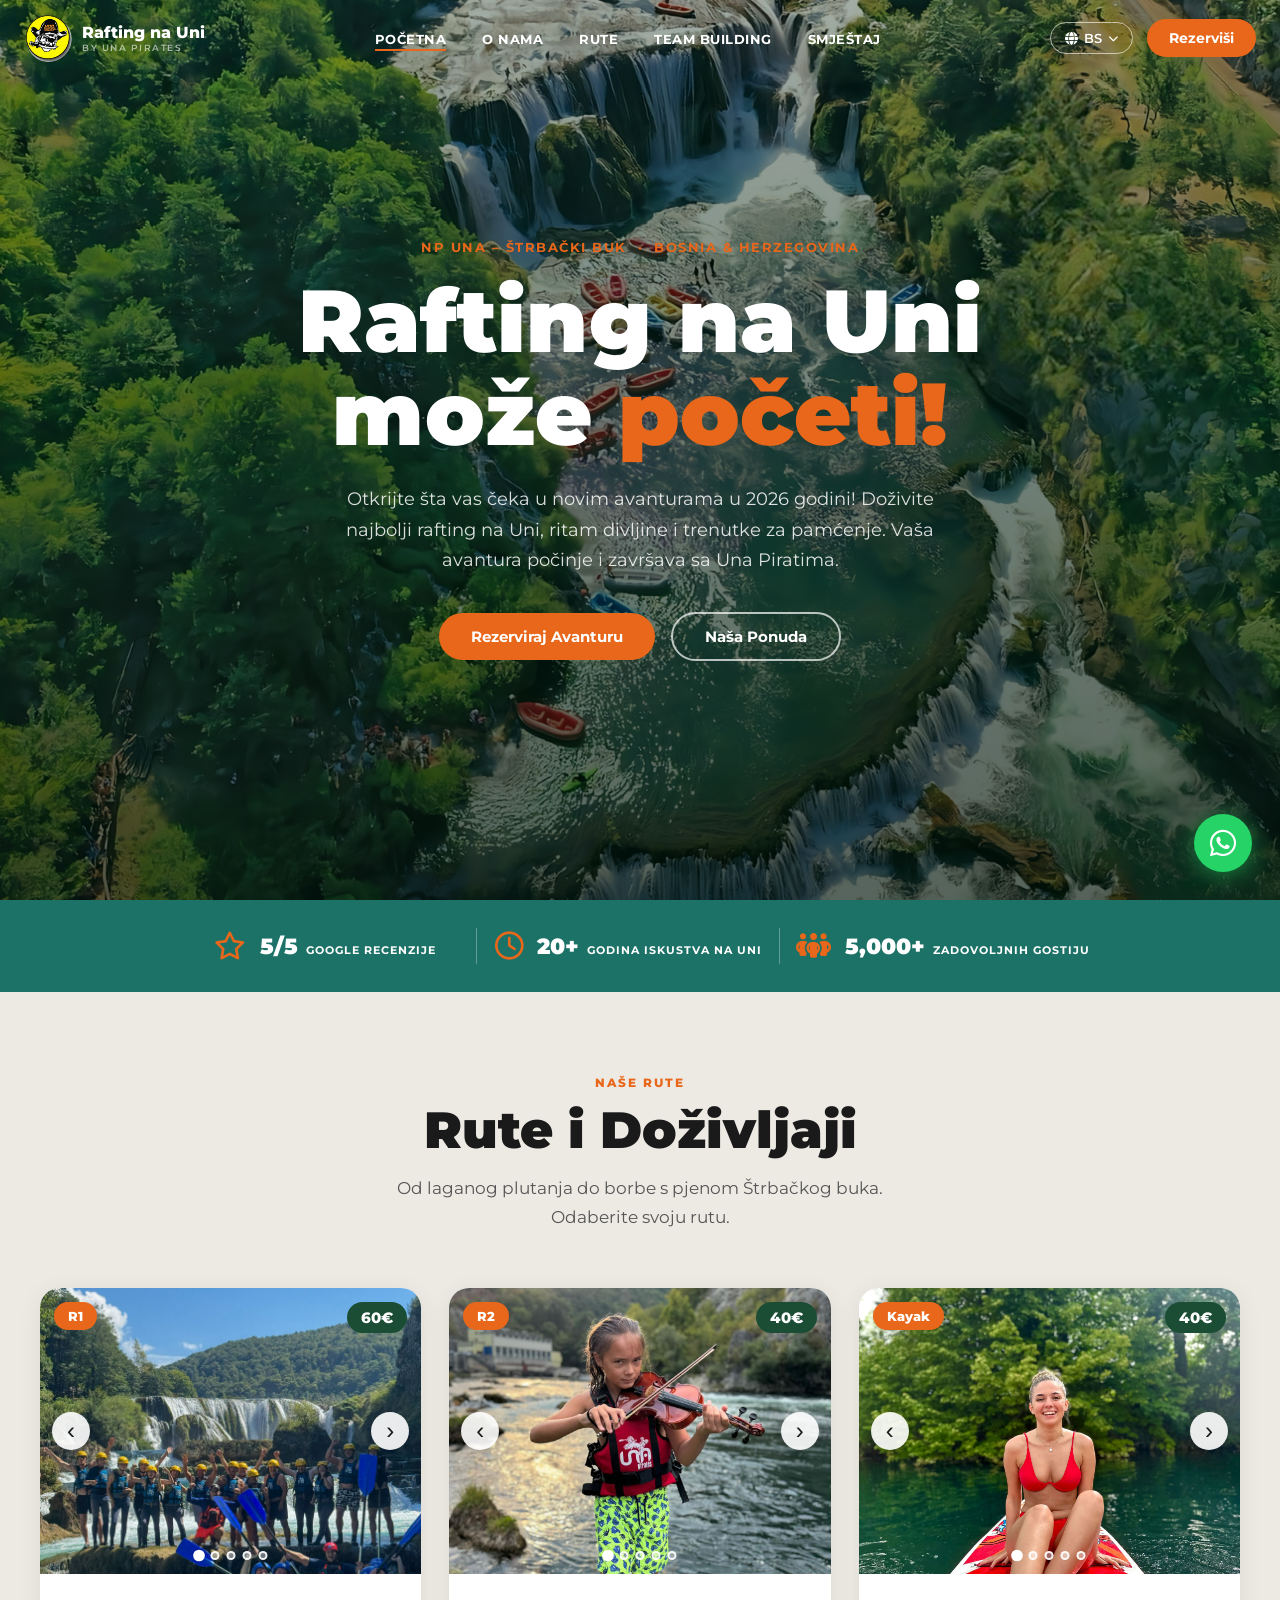
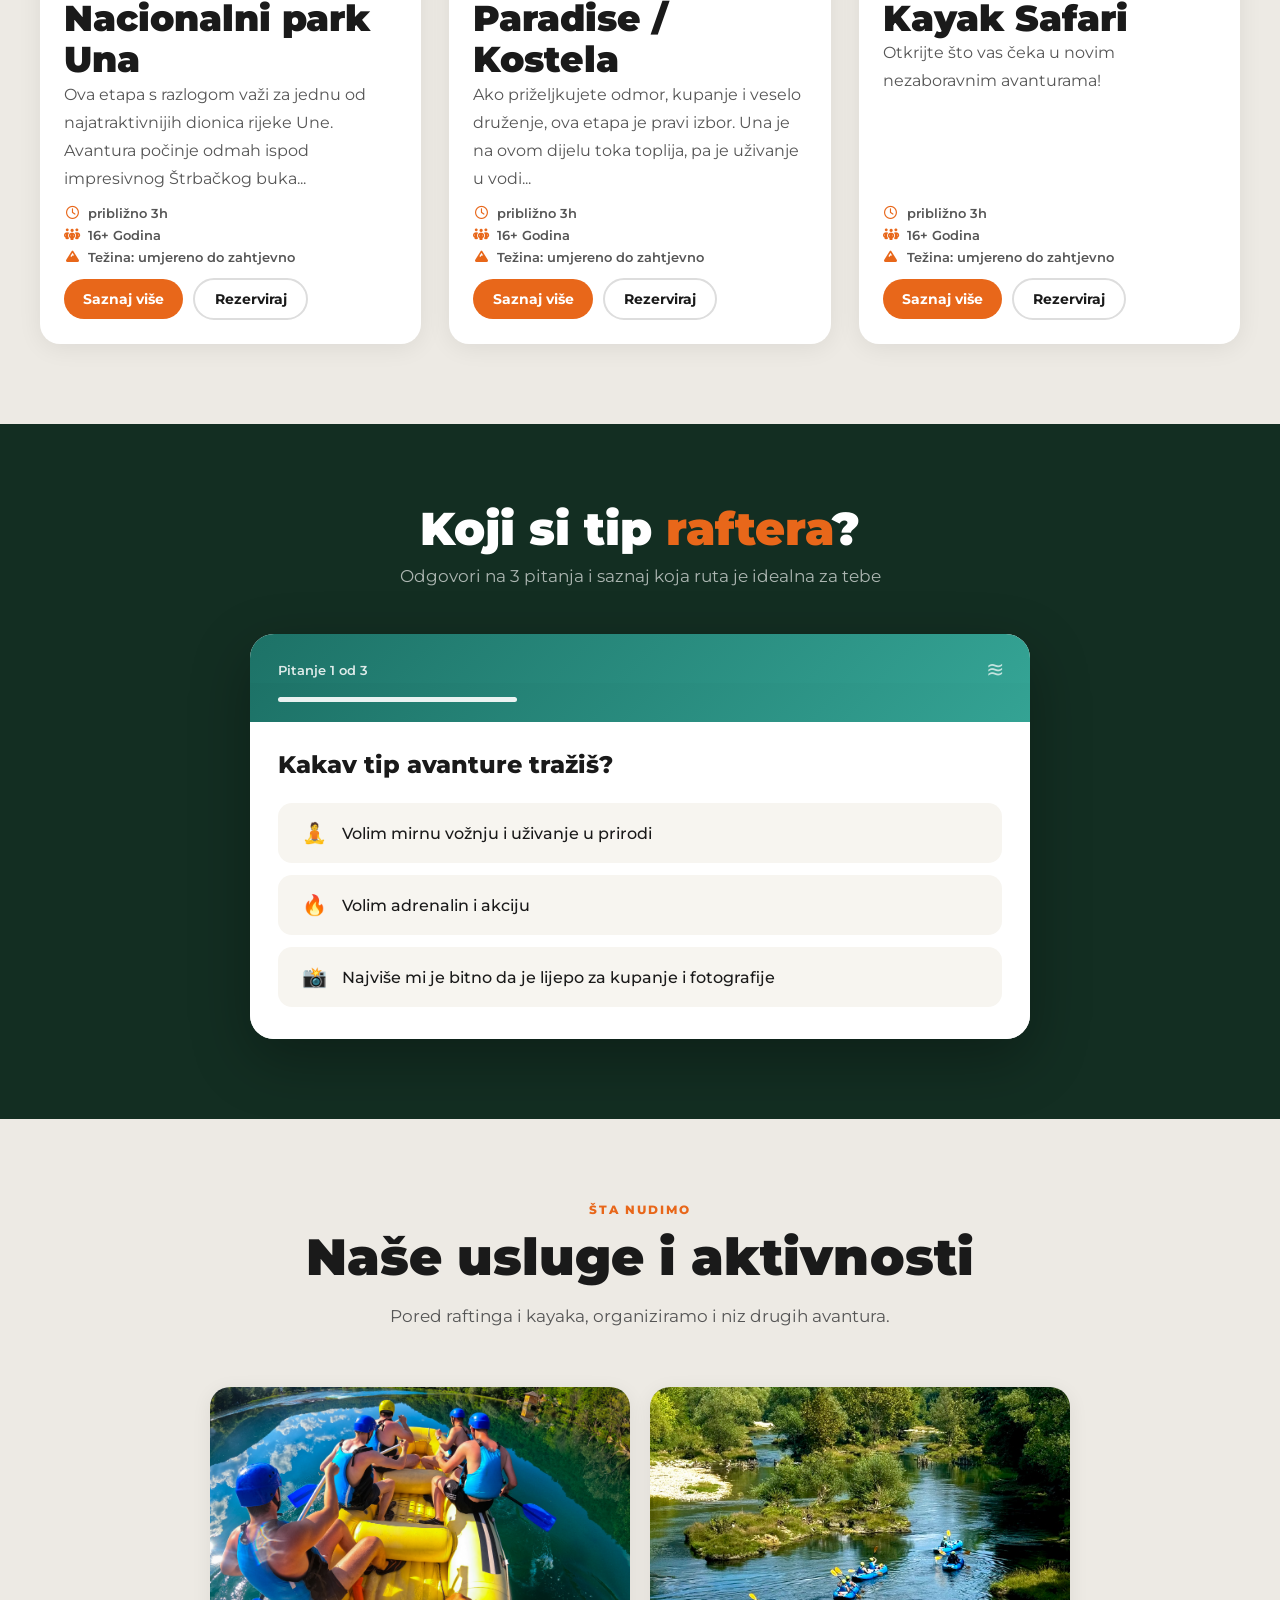
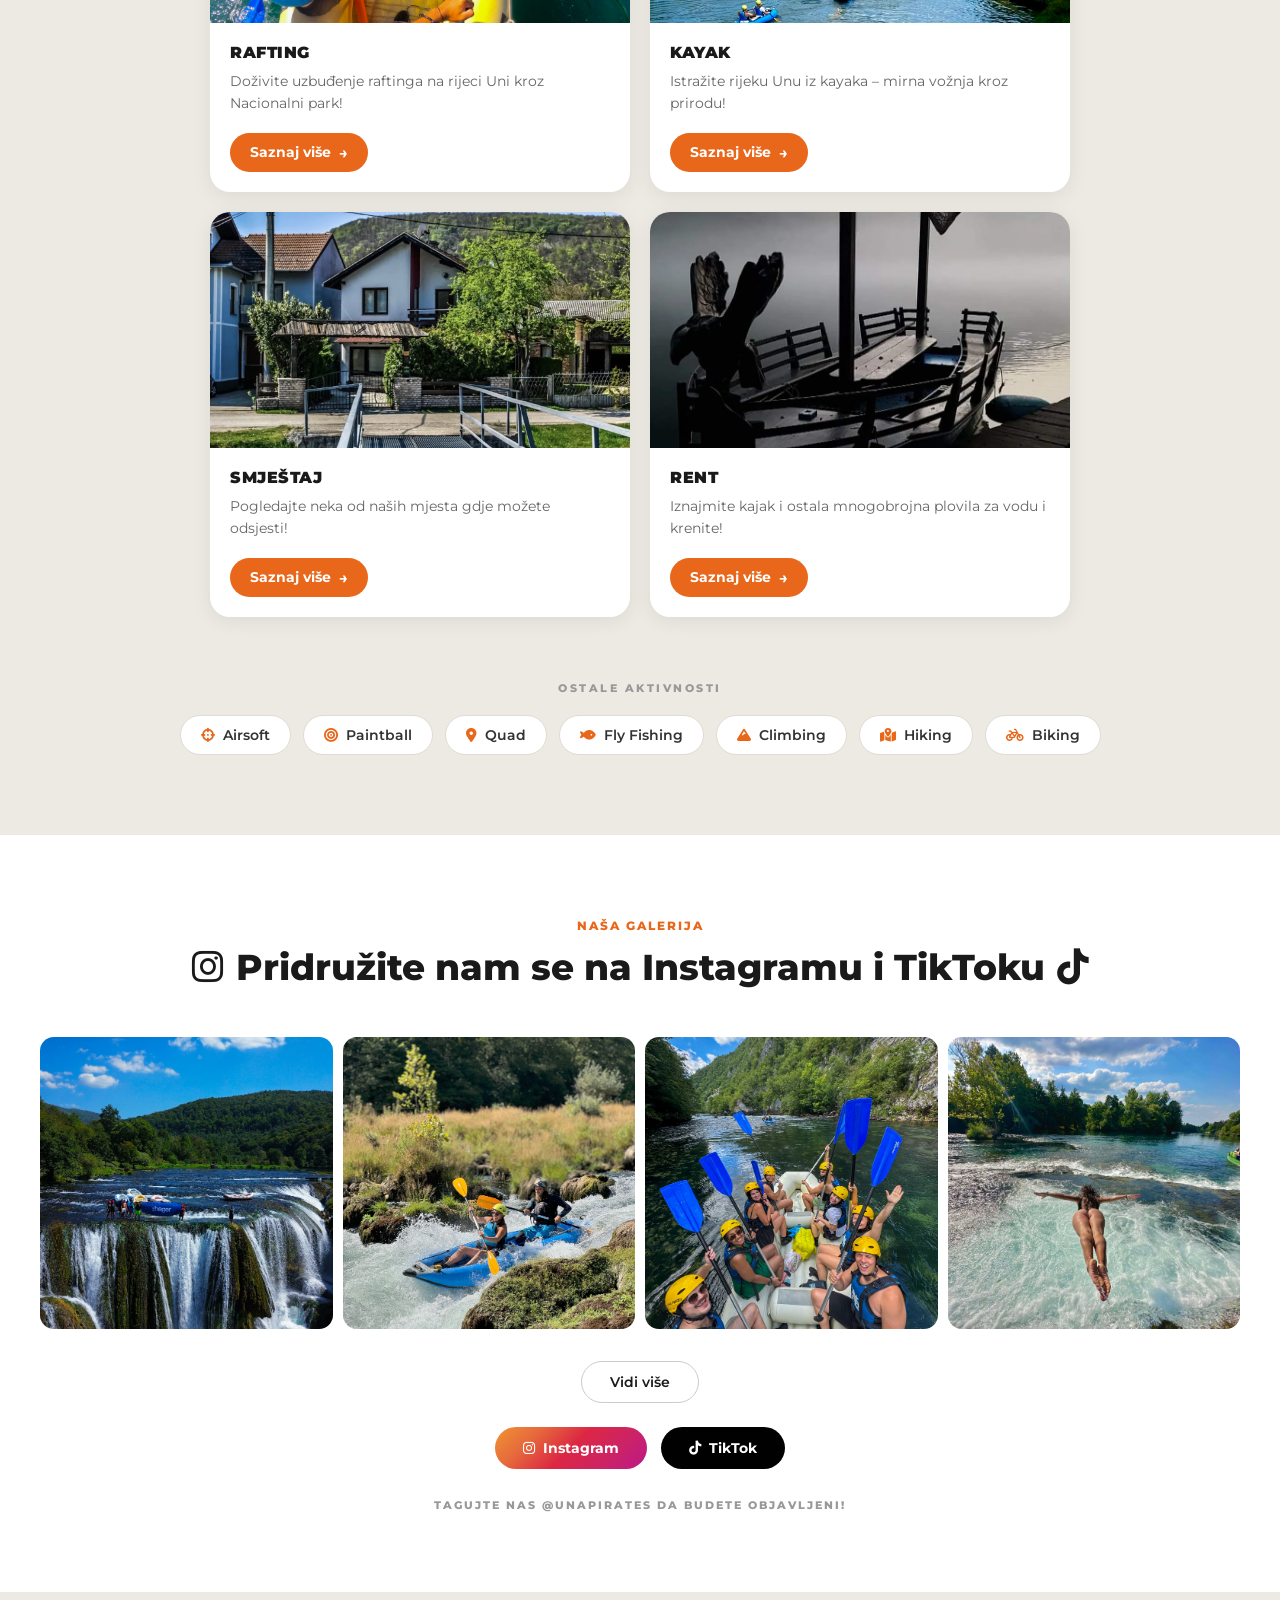
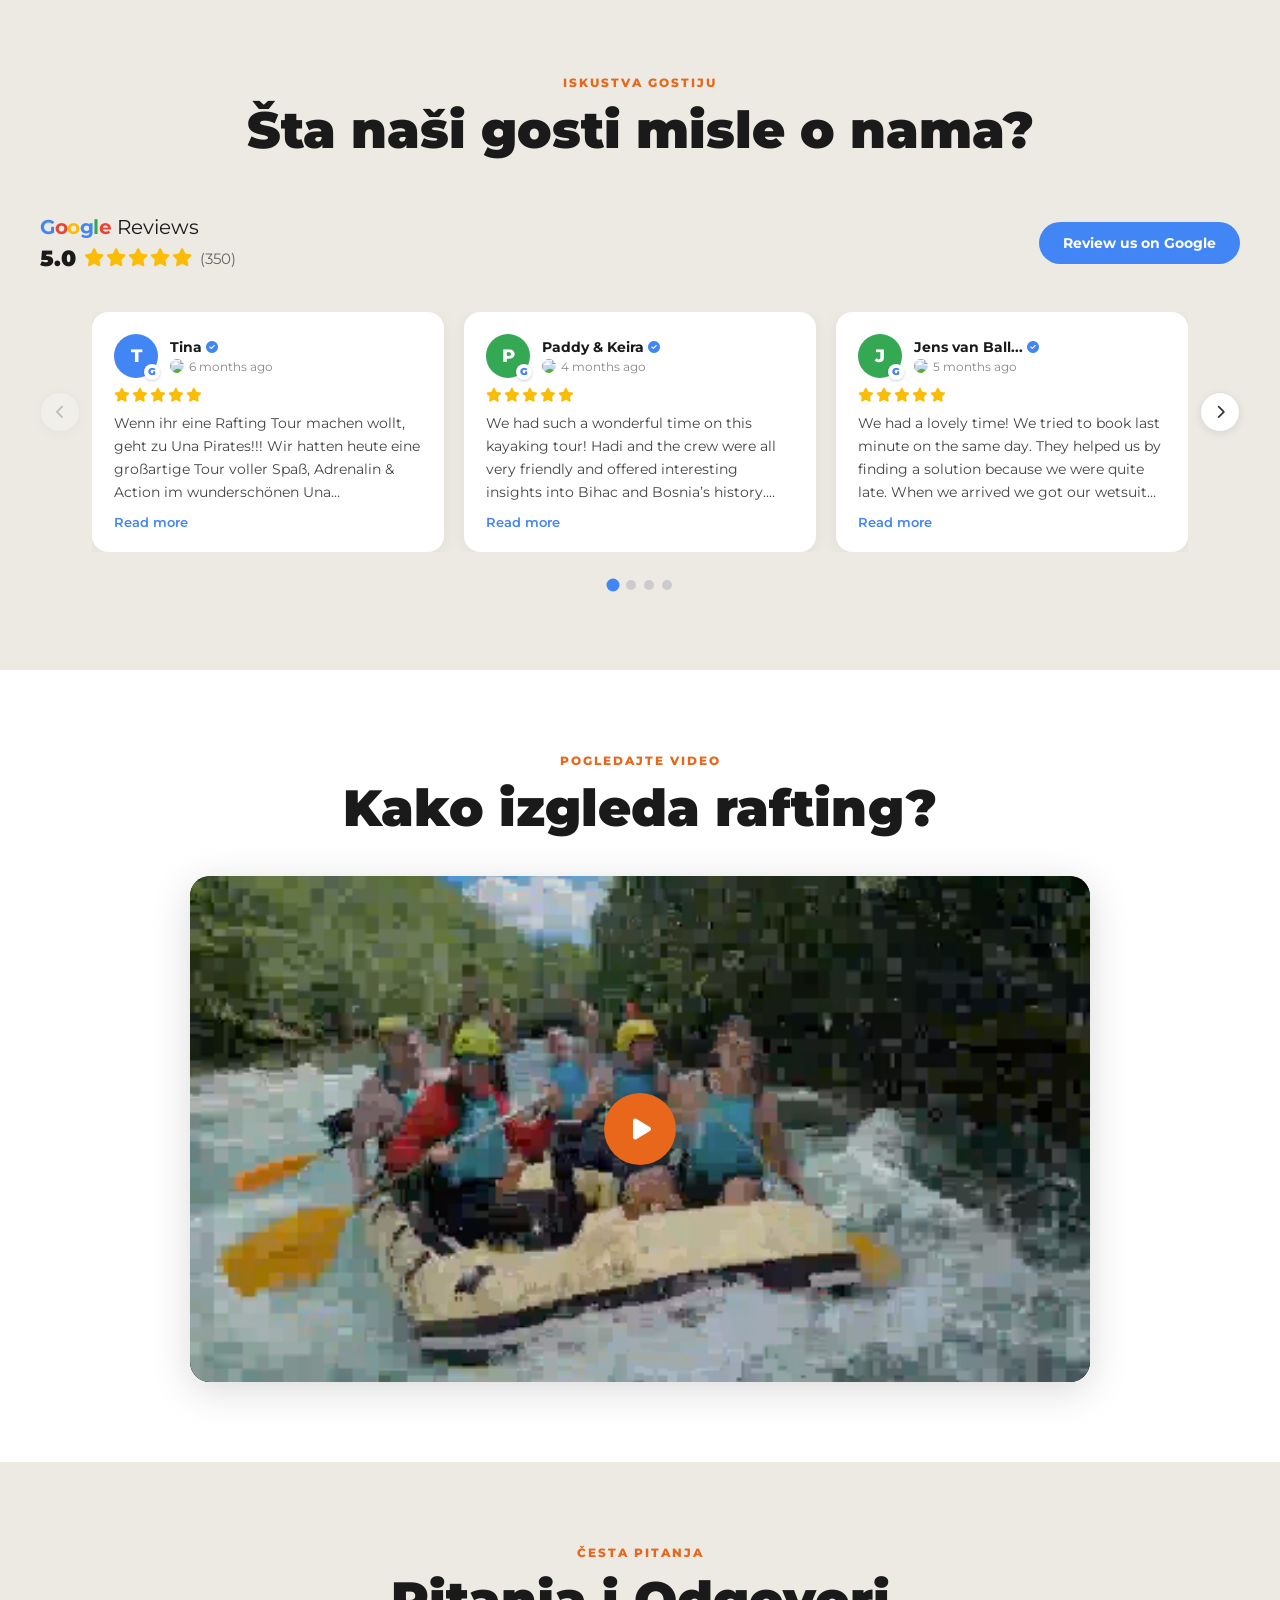
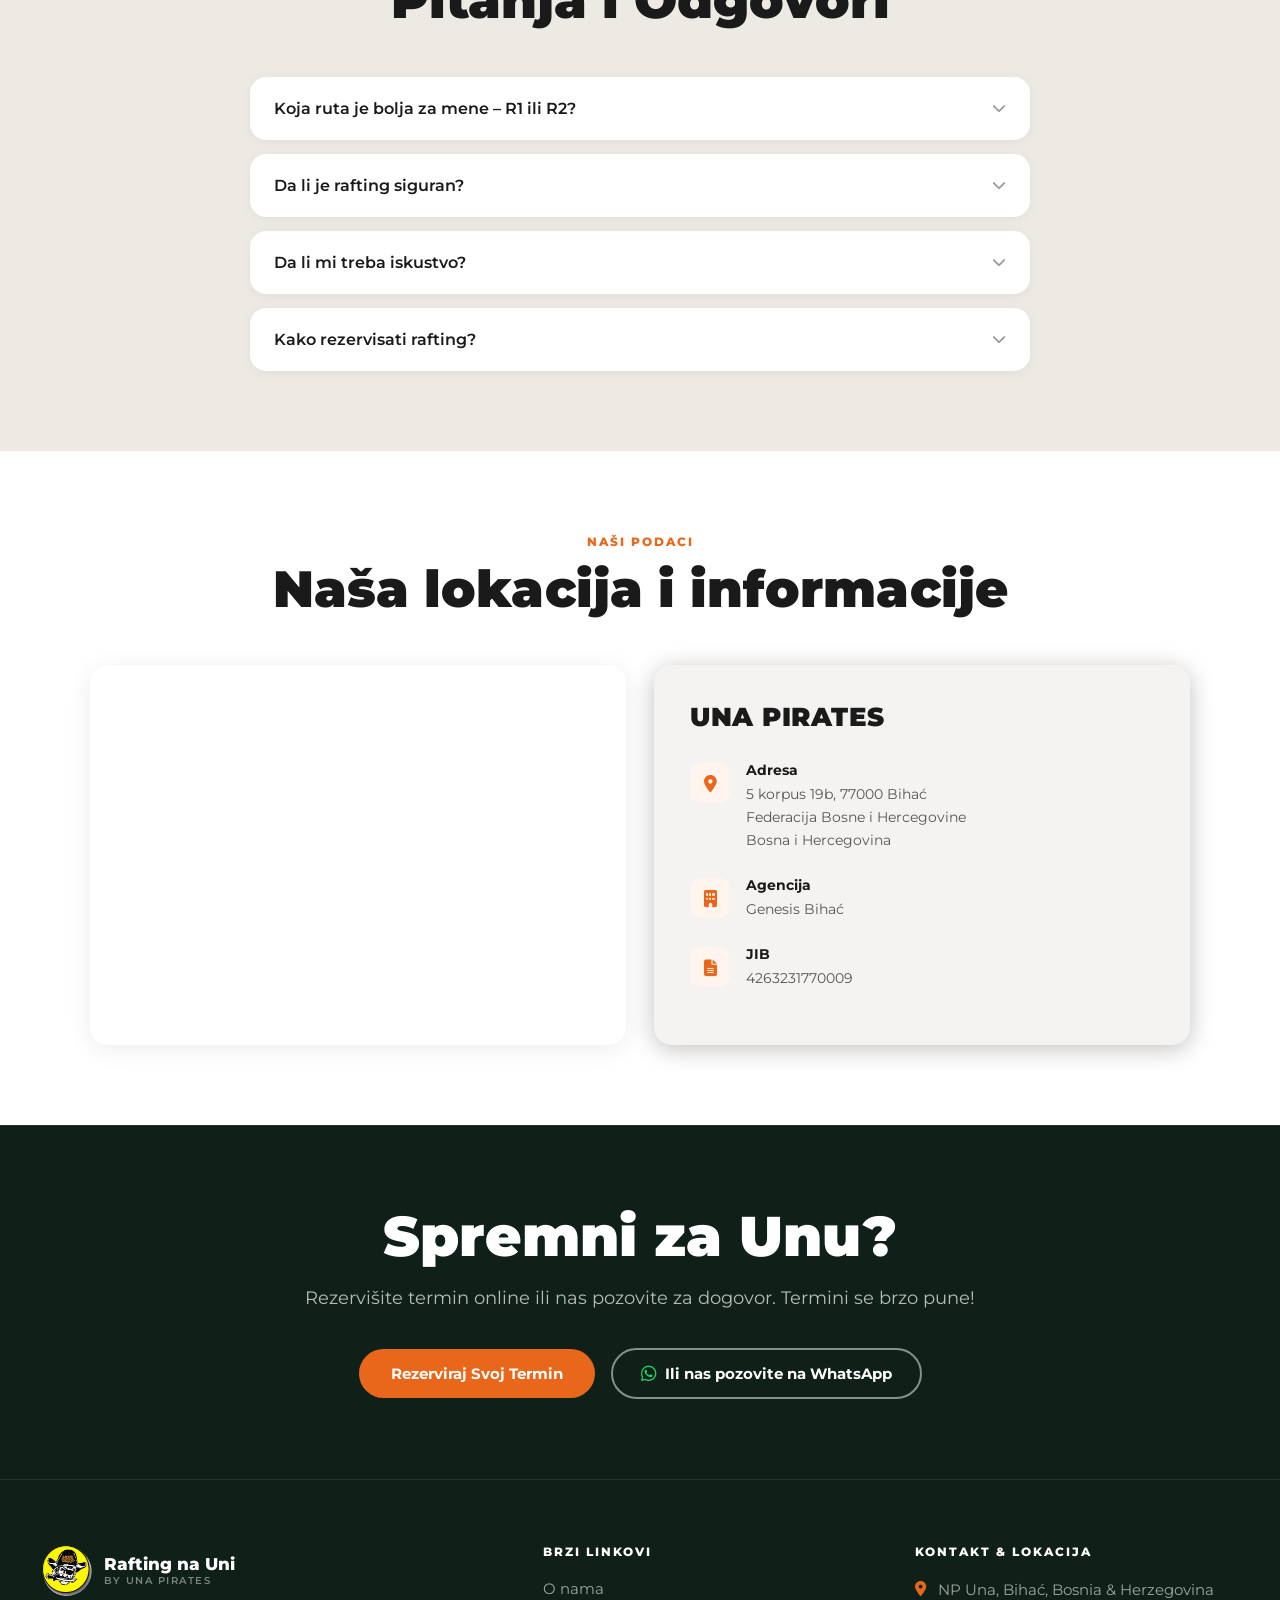
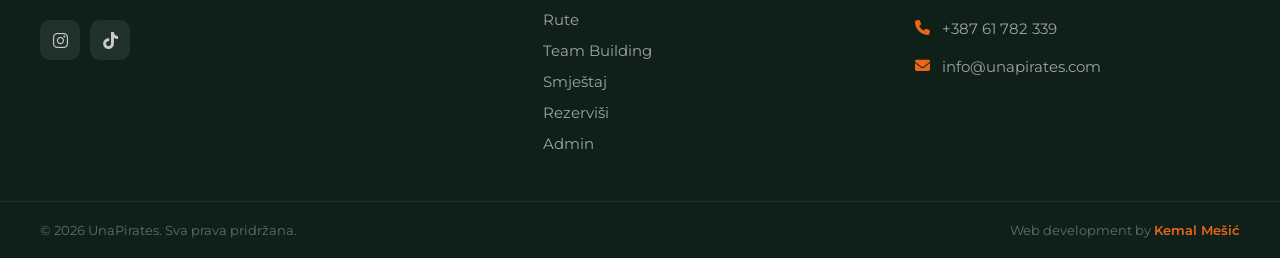
==== commit d2d96ec4: "Napravljeno r-hero.meta za ruta-body" ====
--- a/index.html
+++ b/index.html
@@ -219,6 +219,11 @@
                             dionica rijeke Une. Avantura počinje odmah ispod
                             impresivnog Štrbačkog buka...
                         </p>
+                        <ul class="r-hero-meta">
+                            <li><i class="fa-regular fa-clock"></i> približno 3h</li>
+                            <li><i class="fa-solid fa-people-group"></i> 16+ Godina</li>
+                            <li><i class="fa-solid fa-mountain"></i> Težina: umjereno do zahtjevno</li>
+                        </ul>
                         <div class="ruta-btns">
                             <a href="pages/rute/r1.html" class="btn-saznaj">Saznaj više</a>
                             <a href="rezervisi.php" class="btn-rezerviraj">Rezerviraj</a>
@@ -257,6 +262,11 @@
                             etapa je pravi izbor. Una je na ovom dijelu toka toplija,
                             pa je uživanje u vodi...
                         </p>
+                        <ul class="r-hero-meta">
+                            <li><i class="fa-regular fa-clock"></i> približno 3h</li>
+                            <li><i class="fa-solid fa-people-group"></i> 16+ Godina</li>
+                            <li><i class="fa-solid fa-mountain"></i> Težina: umjereno do zahtjevno</li>
+                        </ul>
                         <div class="ruta-btns">
                             <a href="#" class="btn-saznaj">Saznaj više</a>
                             <a href="#rezervacija" class="btn-rezerviraj">Rezerviraj</a>
@@ -293,6 +303,11 @@
                         <p class="ruta-opis">
                             Otkrijte što vas čeka u novim nezaboravnim avanturama!
                         </p>
+                        <ul class="r-hero-meta">
+                            <li><i class="fa-regular fa-clock"></i> približno 3h</li>
+                            <li><i class="fa-solid fa-people-group"></i> 16+ Godina</li>
+                            <li><i class="fa-solid fa-mountain"></i> Težina: umjereno do zahtjevno</li>
+                        </ul>
                         <div class="ruta-btns">
                             <a href="pages/rute/kayak.html" class="btn-saznaj">Saznaj više</a>
                             <a href="rezervacija.php" class="btn-rezerviraj">Rezerviraj</a>
--- a/assets/css/style.css
+++ b/assets/css/style.css
@@ -627,6 +627,34 @@
     flex: 1;
     margin-bottom: clamp(14px, 2vw, 24px);
 }
+
+.ruta-body .r-hero-meta {
+	list-style: none;
+	padding: 0;
+	margin: 12px 0 0;
+	display: flex;
+	flex-direction: column;
+	gap: 6px;
+    margin-bottom: 13px;
+}
+
+.ruta-body .r-hero-meta li {
+	display: flex;
+	align-items: center;
+	gap: 8px;
+	font-size: 13px;
+	font-weight: 600;
+	color: #555;
+}
+
+.ruta-body .r-hero-meta li i {
+	color: var(--orange);
+	font-size: 13px;
+	width: 16px;
+	text-align: center;
+	flex-shrink: 0;
+}
+
 
 .ruta-btns {
     display: flex;
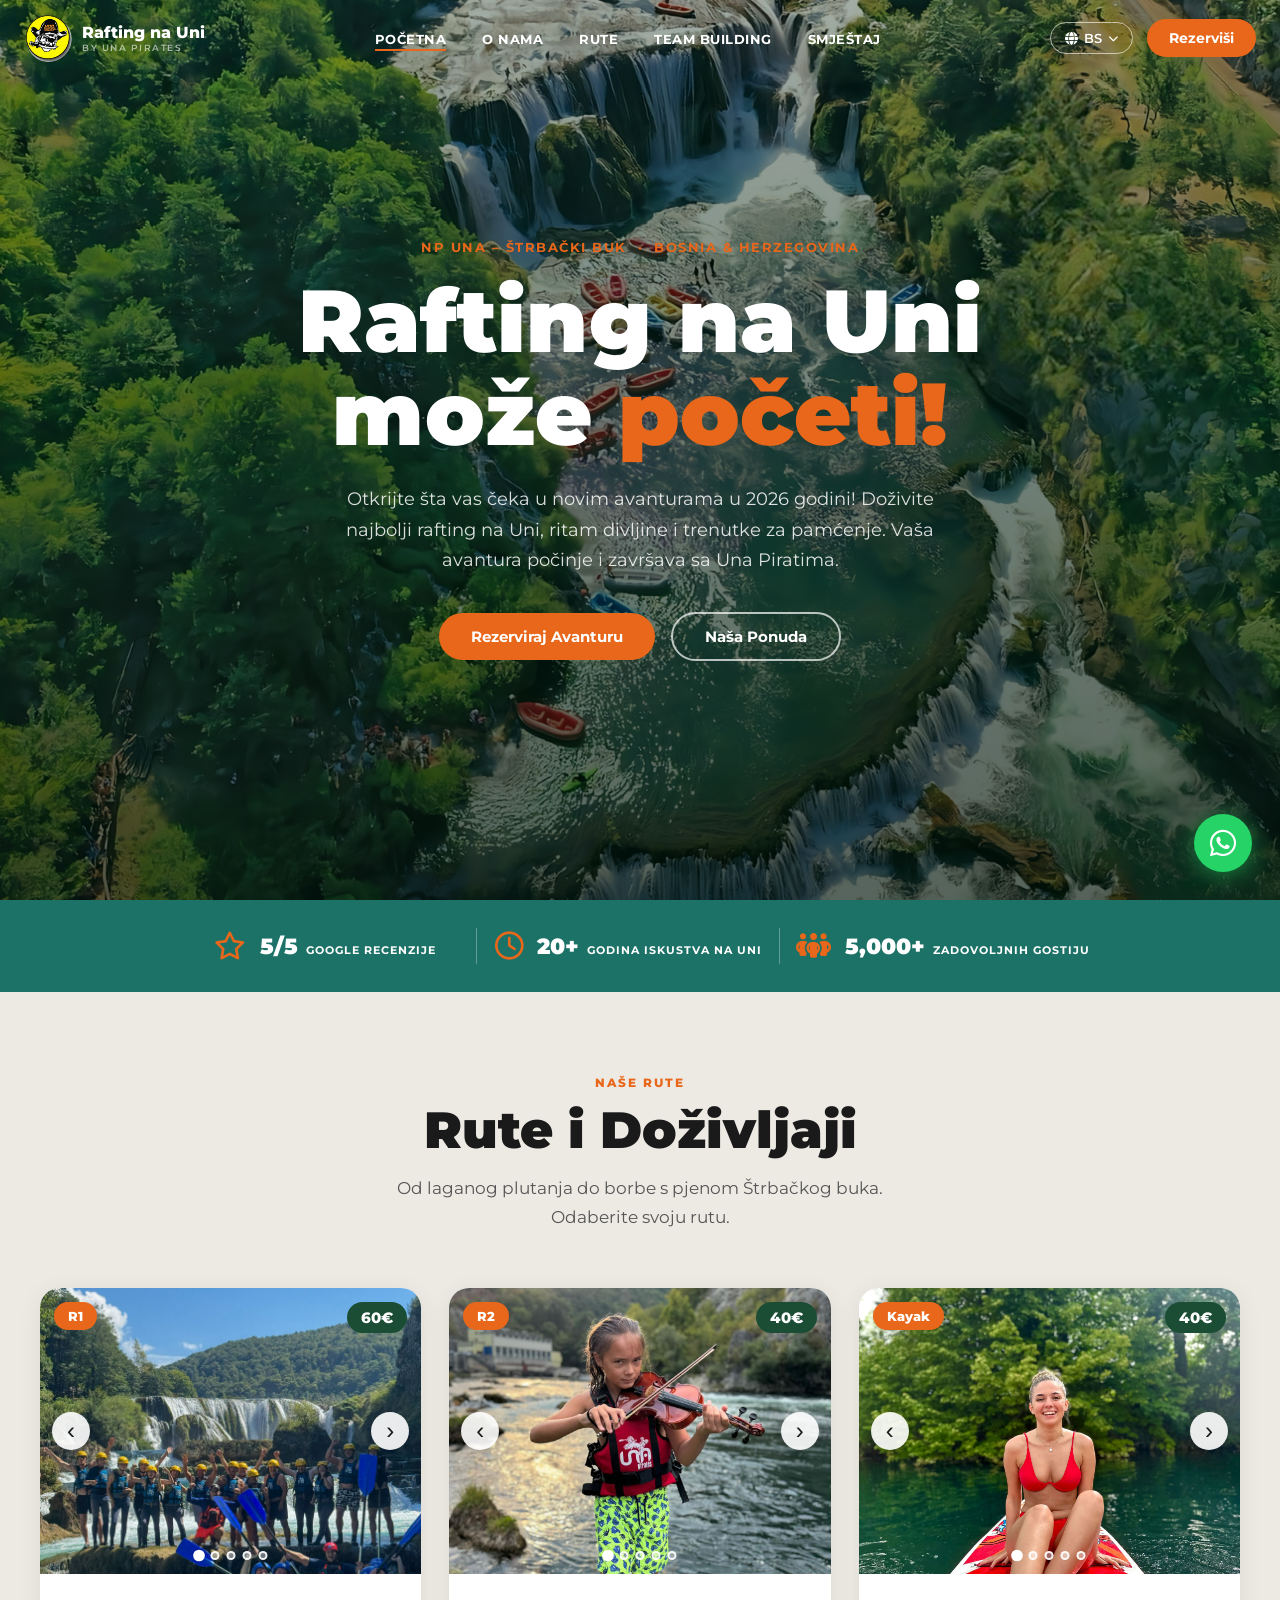
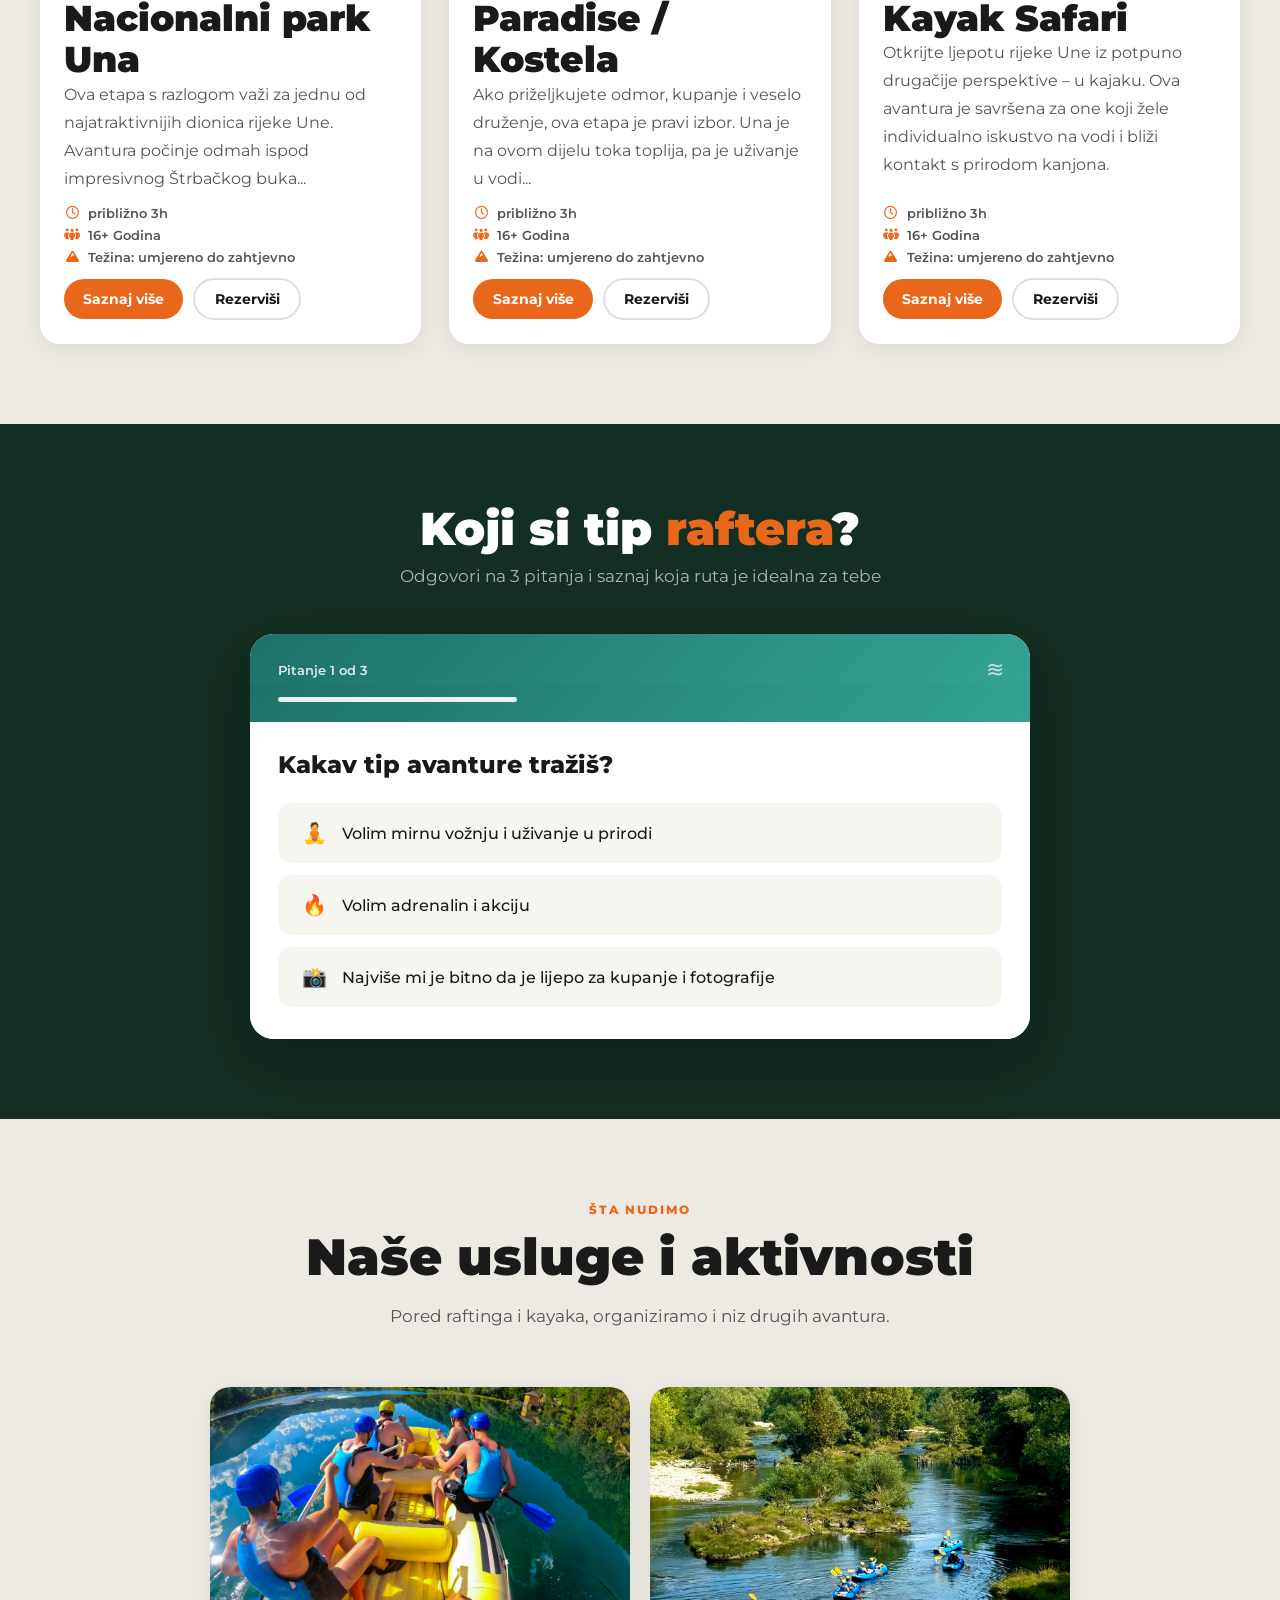
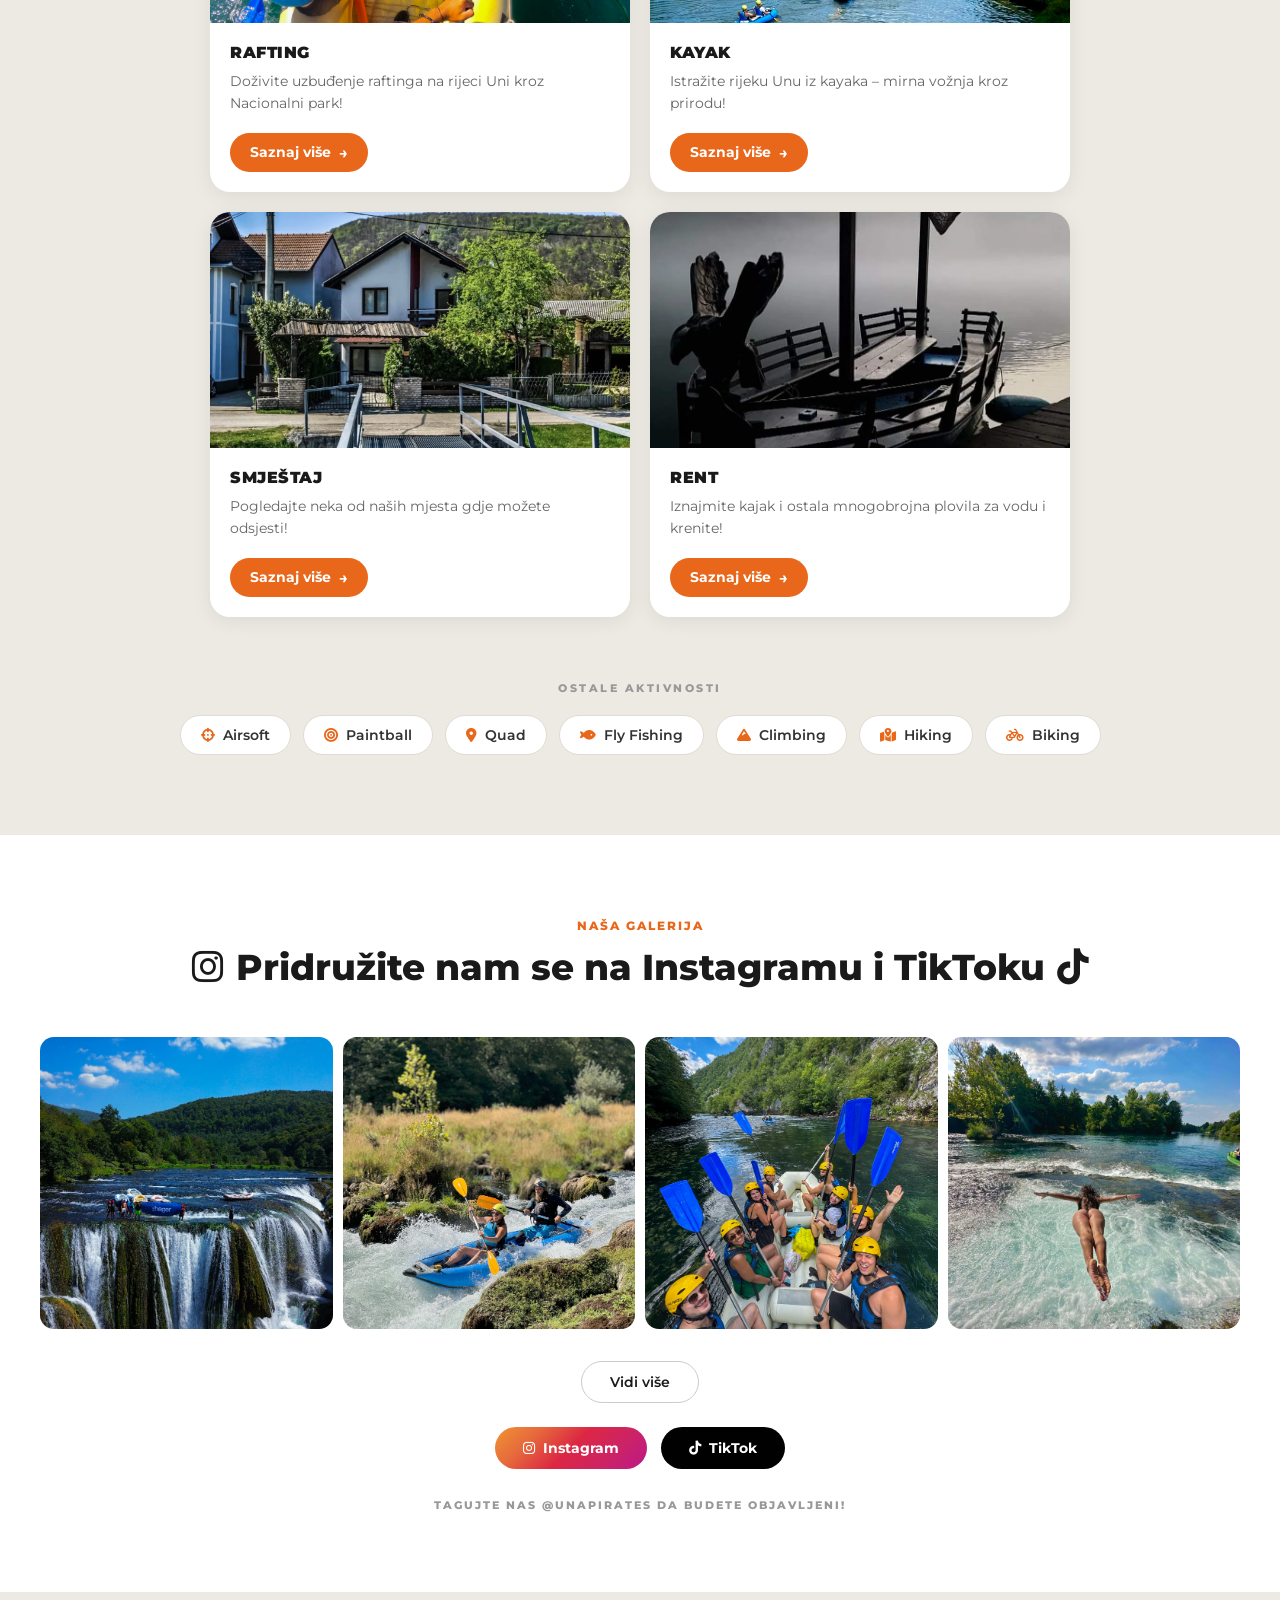
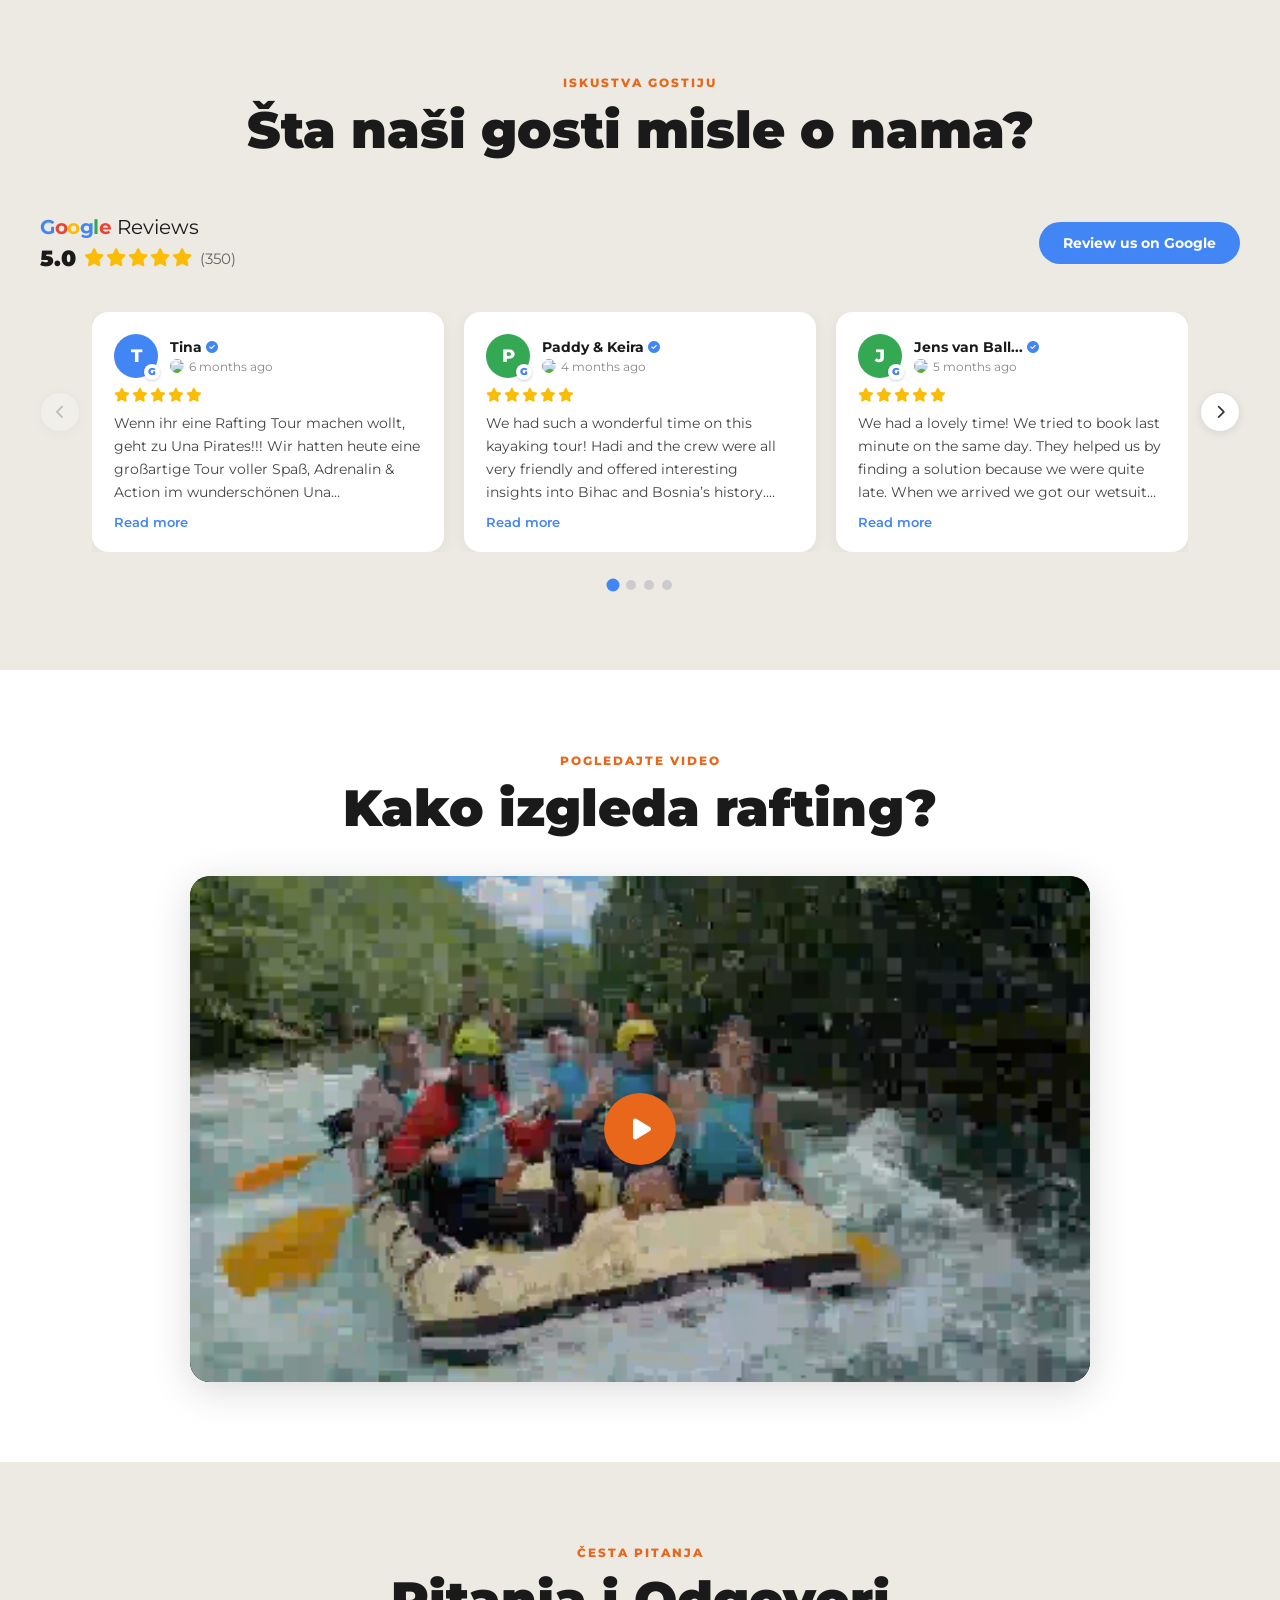
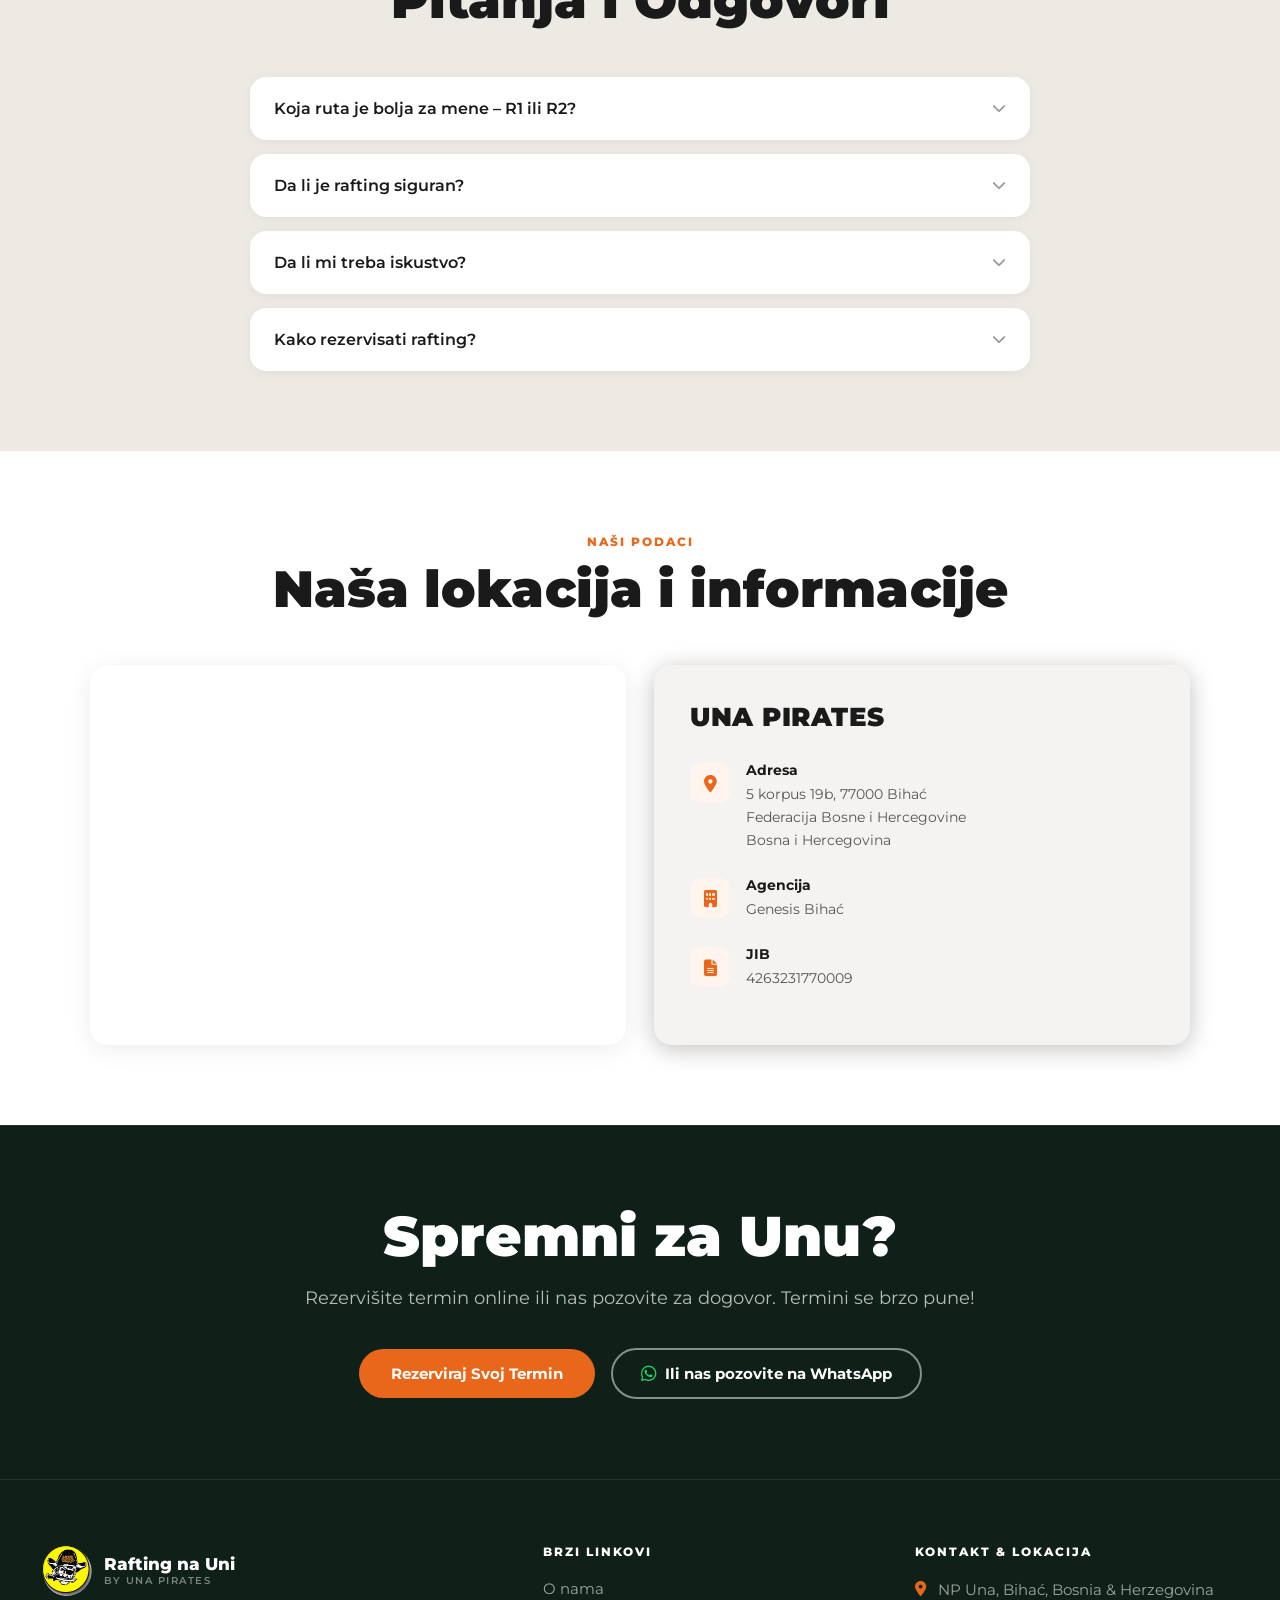
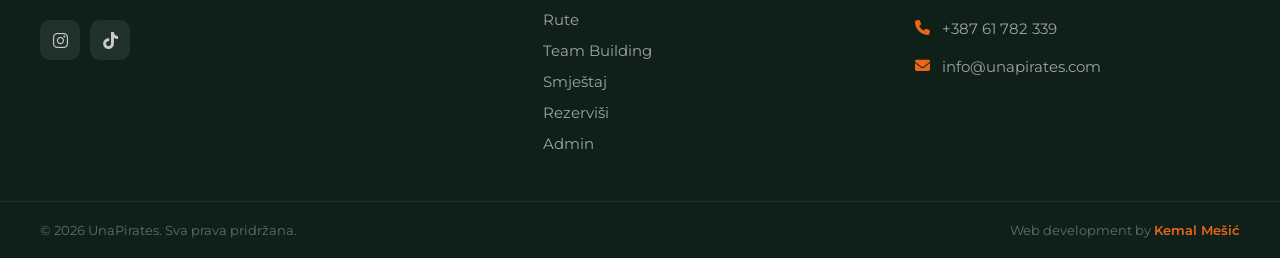
==== commit 8e05a6f6: "Završena stranica /rute/kayak.html" ====
--- a/index.html
+++ b/index.html
@@ -226,7 +226,7 @@
                         </ul>
                         <div class="ruta-btns">
                             <a href="pages/rute/r1.html" class="btn-saznaj">Saznaj više</a>
-                            <a href="rezervisi.php" class="btn-rezerviraj">Rezerviraj</a>
+                            <a href="rezervisi.php" class="btn-rezerviraj">Rezerviši</a>
                         </div>
                     </div>
                 </div>
@@ -269,7 +269,7 @@
                         </ul>
                         <div class="ruta-btns">
                             <a href="#" class="btn-saznaj">Saznaj više</a>
-                            <a href="#rezervacija" class="btn-rezerviraj">Rezerviraj</a>
+                            <a href="#rezervacija" class="btn-rezerviraj">Rezerviši</a>
                         </div>
                     </div>
                 </div>
@@ -279,7 +279,7 @@
                     <div class="ruta-img-wrap">
                         <div class="ruta-slider" data-active="0">
                             <div class="ruta-slides">
-                                <img src="assets/images/ruta-kayak.jpg"   alt="Kayak Safari – slika 1" class="ruta-slide" />
+                                <img src="assets/images/rute/kayak/kayak16.jpeg"   alt="Kayak Safari – slika 1" class="ruta-slide" />
                                 <img src="assets/images/rute/r1/stbackibuk/strbackibuk5.jpeg" alt="Kayak Safari – slika 2" class="ruta-slide" />
                                 <img src="assets/images/rute/r1/stbackibuk/strbackibuk2.jpeg" alt="Kayak Safari – slika 3" class="ruta-slide" />
                                 <img src="assets/images/rute/r1/stbackibuk/strbackibuk3.jpeg" alt="Kayak Safari – slika 4" class="ruta-slide" />
@@ -301,7 +301,8 @@
                     <div class="ruta-body">
                         <h3 class="ruta-naziv">Kayak Safari</h3>
                         <p class="ruta-opis">
-                            Otkrijte što vas čeka u novim nezaboravnim avanturama!
+                            Otkrijte ljepotu rijeke Une iz potpuno drugačije perspektive – u kajaku. 
+                            Ova avantura je savršena za one koji žele individualno iskustvo na vodi i bliži kontakt s prirodom kanjona.
                         </p>
                         <ul class="r-hero-meta">
                             <li><i class="fa-regular fa-clock"></i> približno 3h</li>
@@ -310,7 +311,7 @@
                         </ul>
                         <div class="ruta-btns">
                             <a href="pages/rute/kayak.html" class="btn-saznaj">Saznaj više</a>
-                            <a href="rezervacija.php" class="btn-rezerviraj">Rezerviraj</a>
+                            <a href="rezervacija.php" class="btn-rezerviraj">Rezerviši</a>
                         </div>
                     </div>
                 </div>
--- a/assets/css/responzivnost.css
+++ b/assets/css/responzivnost.css
@@ -911,4 +911,70 @@
 	.r-cta-opis {
 		font-size: 14px;
 	}
+}
+
+
+
+/* ========================================
+   KAYAK – RESPONZIVNOST
+   Dodaj na kraj responzivnost.css
+   ======================================== */
+
+@media (max-width: 900px) {
+	.kayak-kartice {
+		grid-template-columns: 1fr;
+		max-width: 560px;
+	}
+
+	.kayak-intro-naslov {
+		font-size: 26px;
+	}
+}
+
+@media (max-width: 768px) {
+	.kayak-main {
+		padding: 48px 16px 64px;
+	}
+
+	.kayak-intro {
+		margin-bottom: 32px;
+	}
+
+	.kayak-intro-naslov {
+		font-size: 22px;
+	}
+
+	.kayak-intro-opis {
+		font-size: 15px;
+	}
+
+	.kayak-kartica-body {
+		padding: 22px 20px 26px;
+	}
+
+	.kayak-kartica-naslov {
+		font-size: 20px;
+	}
+
+	.kayak-kartica-opis {
+		font-size: 14px;
+	}
+
+	.kayak-iznos {
+		font-size: 34px;
+	}
+}
+
+@media (max-width: 480px) {
+	.kayak-main {
+		padding: 40px 14px 56px;
+	}
+
+	.kayak-kartice {
+		max-width: 100%;
+	}
+
+	.kayak-kartica-body {
+		padding: 18px 16px 22px;
+	}
 }
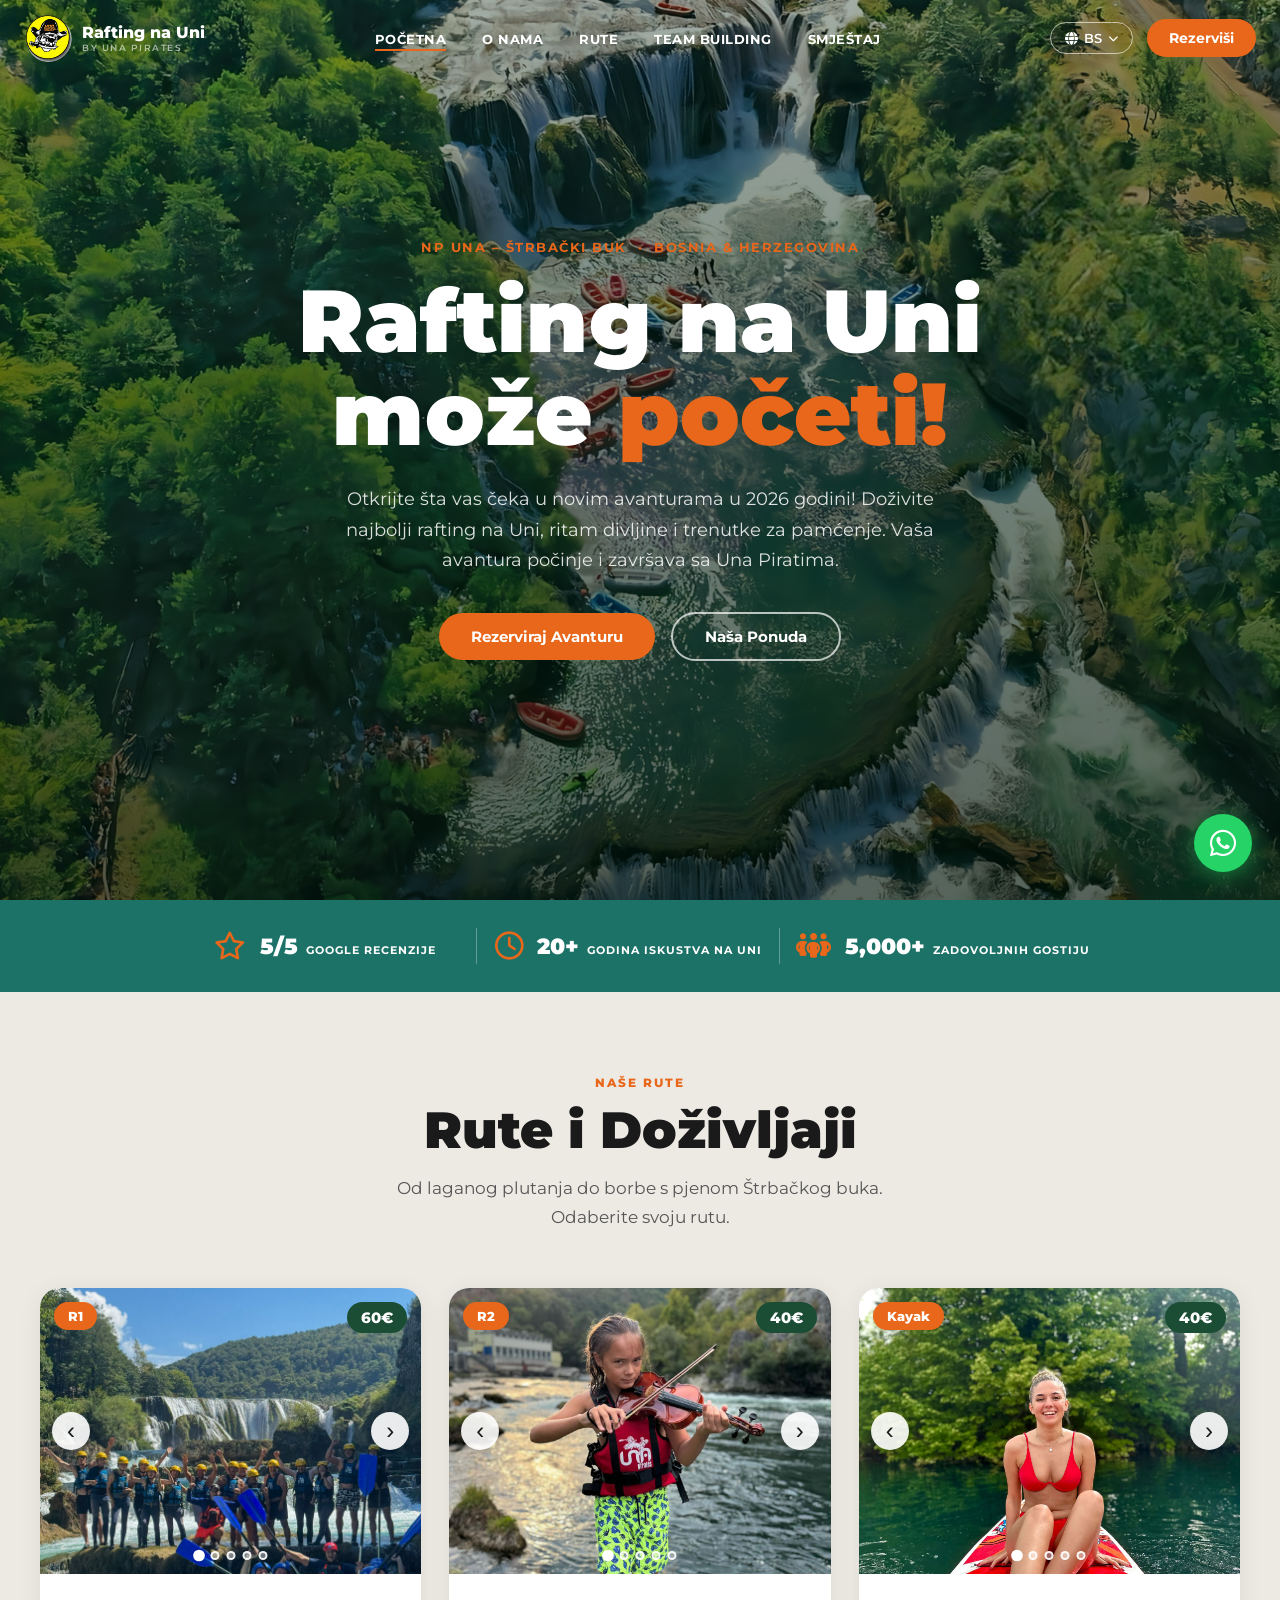
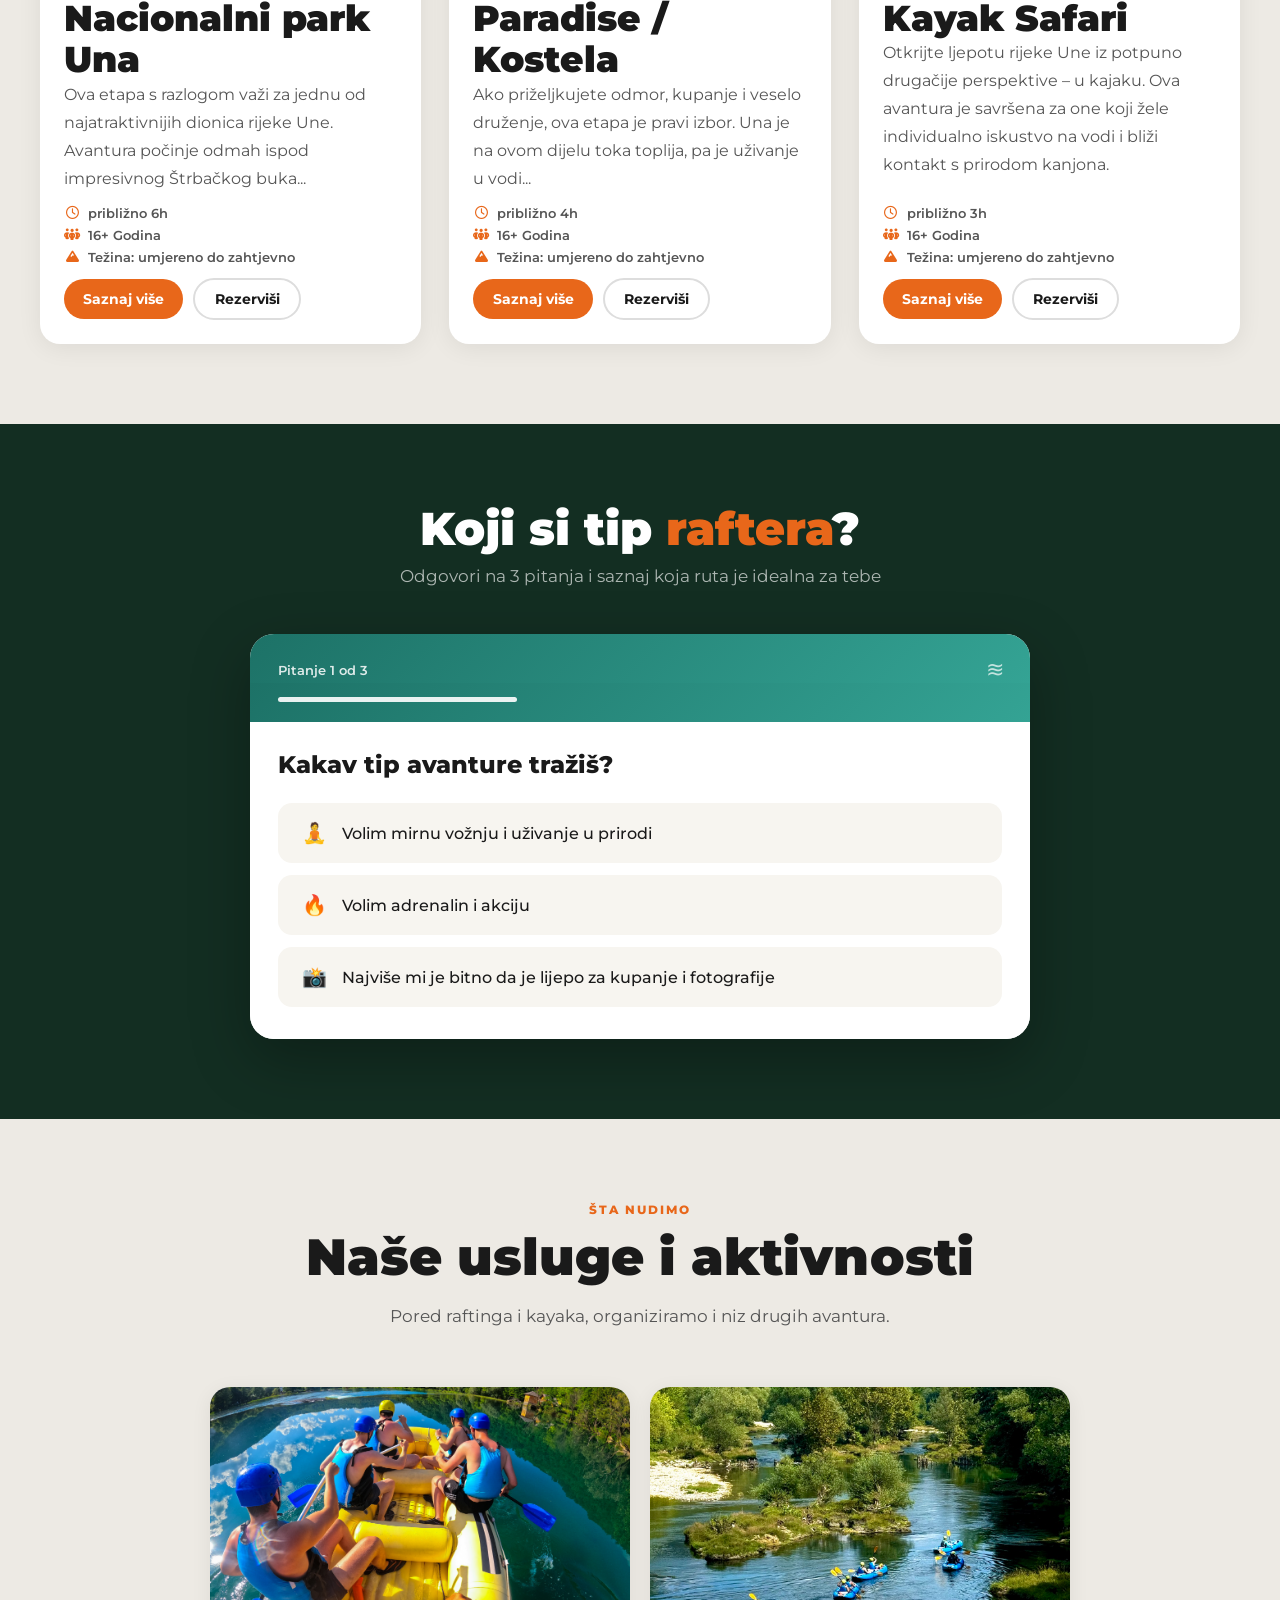
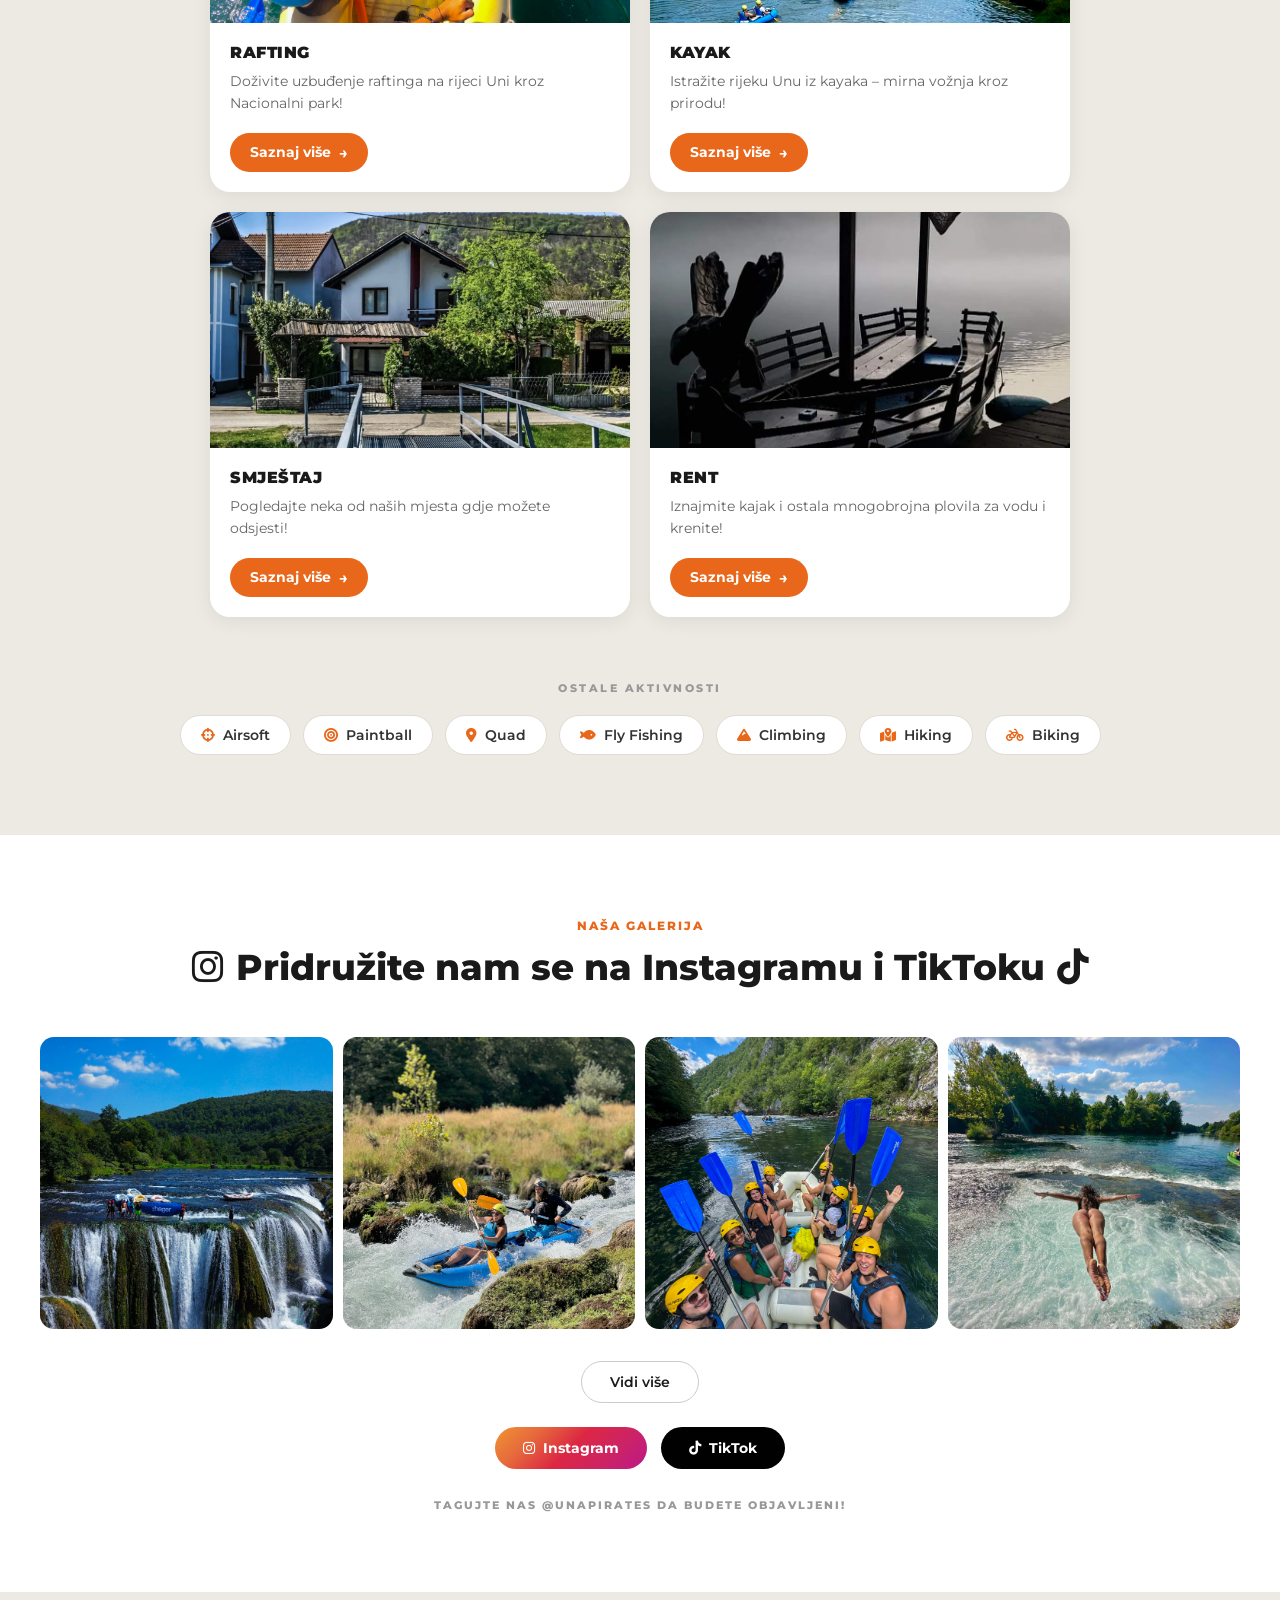
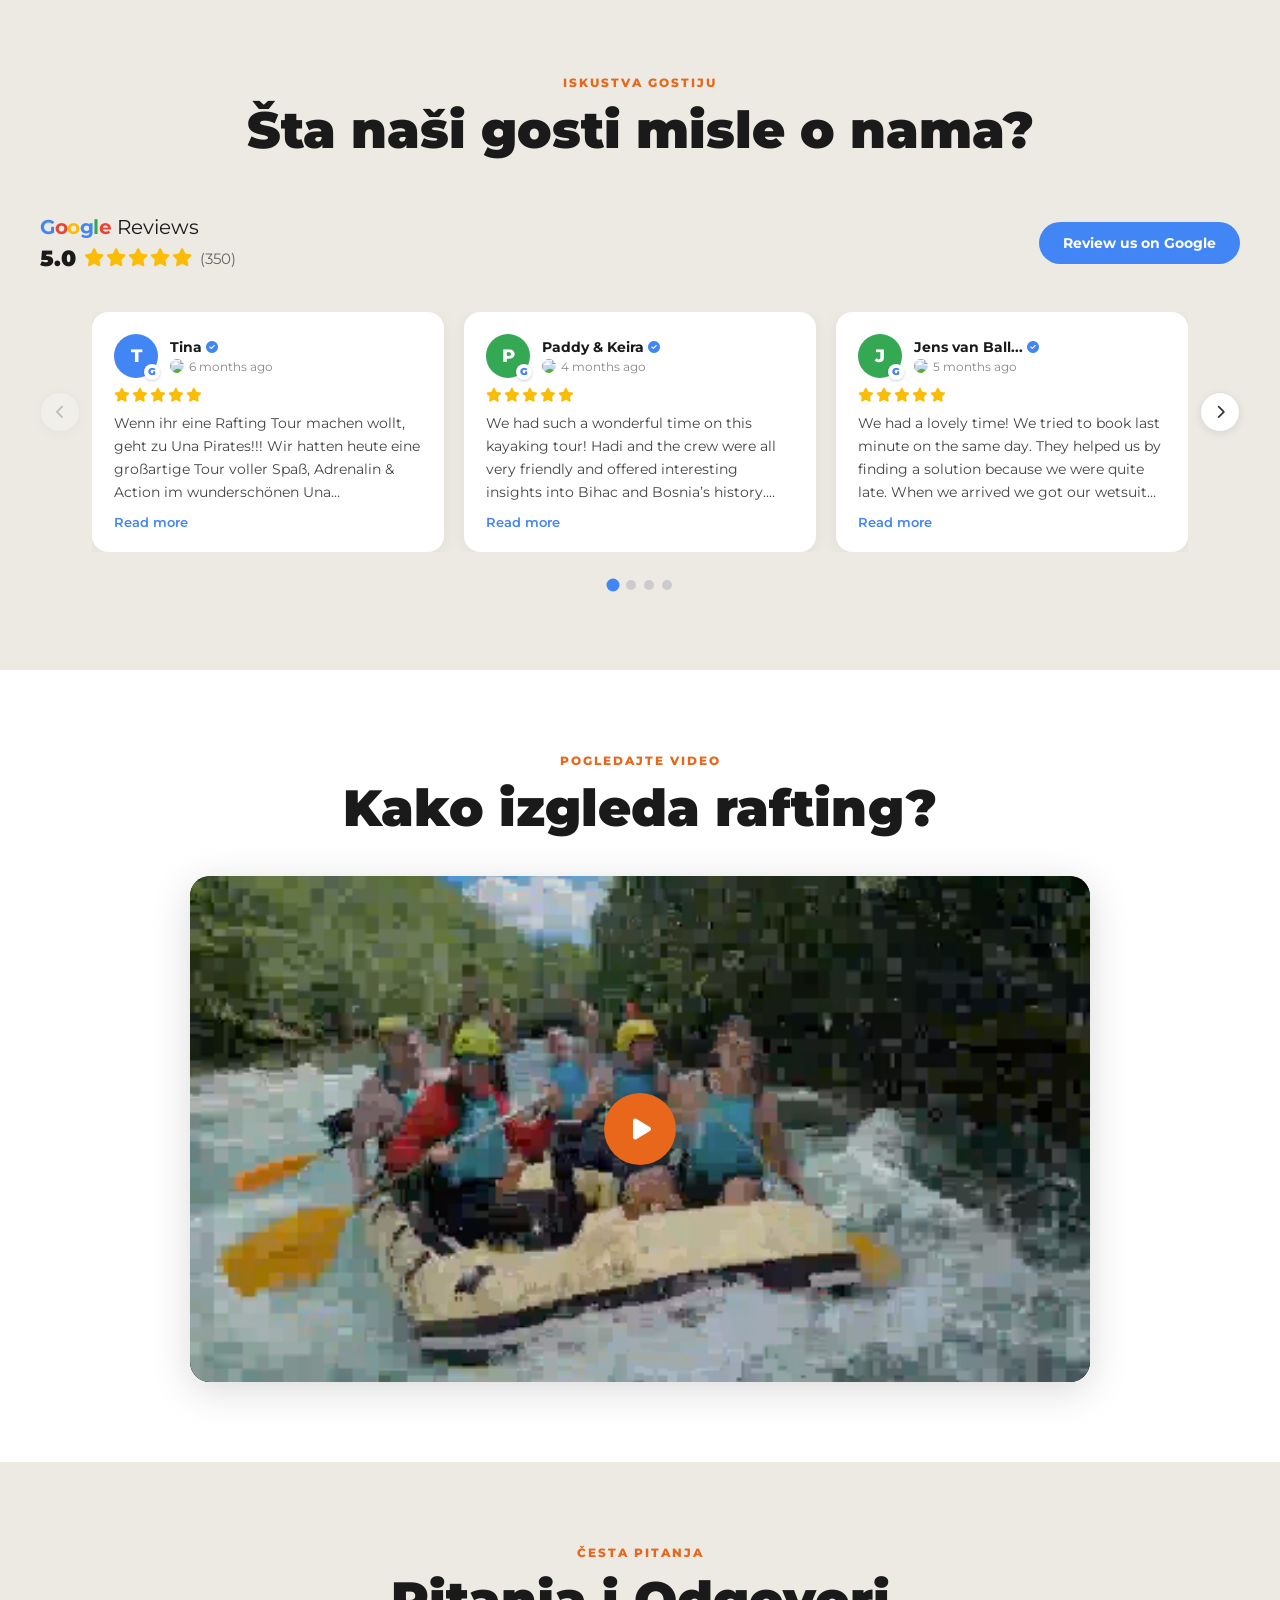
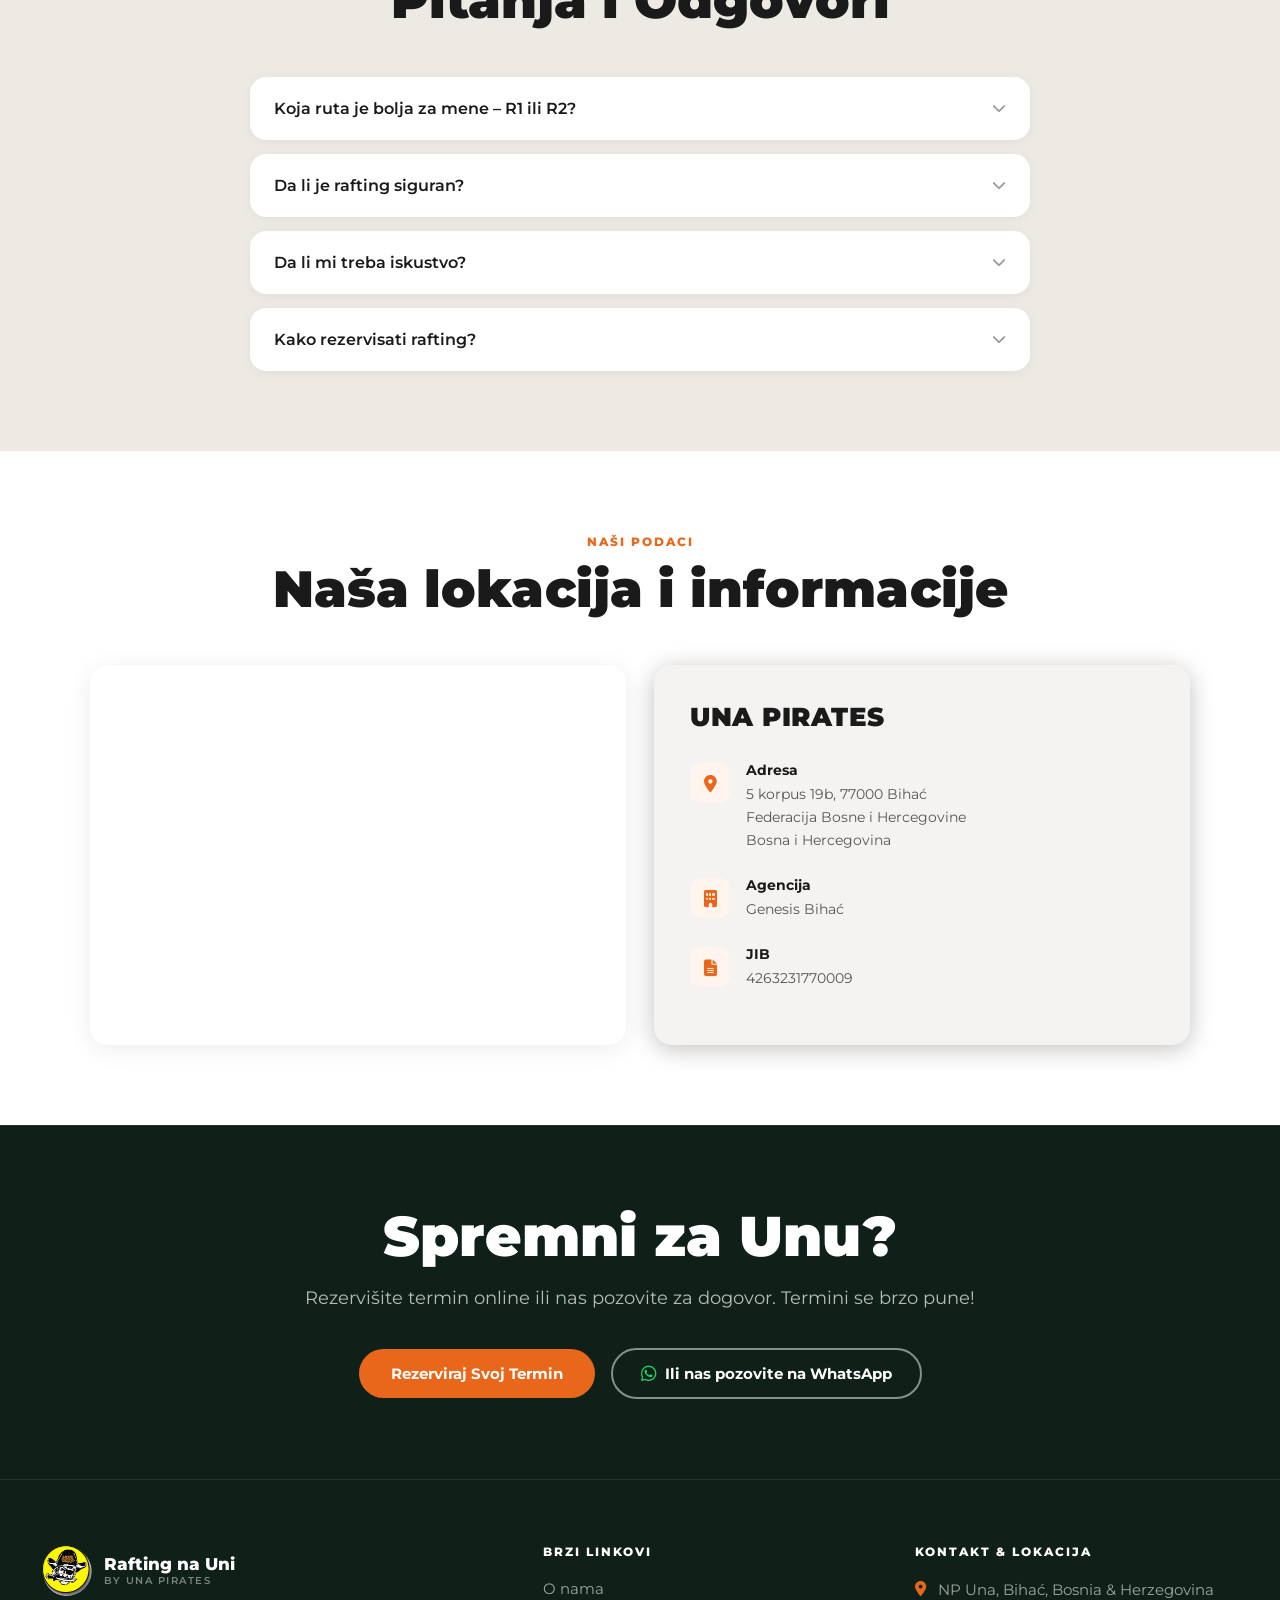
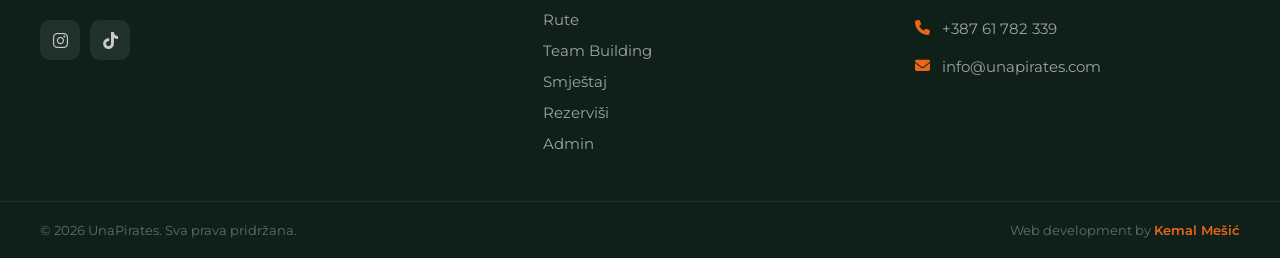
==== commit d47ee8e9: "Update vremena trajanja ruta" ====
--- a/index.html
+++ b/index.html
@@ -220,7 +220,7 @@
                             impresivnog Štrbačkog buka...
                         </p>
                         <ul class="r-hero-meta">
-                            <li><i class="fa-regular fa-clock"></i> približno 3h</li>
+                            <li><i class="fa-regular fa-clock"></i> približno 6h</li>
                             <li><i class="fa-solid fa-people-group"></i> 16+ Godina</li>
                             <li><i class="fa-solid fa-mountain"></i> Težina: umjereno do zahtjevno</li>
                         </ul>
@@ -263,7 +263,7 @@
                             pa je uživanje u vodi...
                         </p>
                         <ul class="r-hero-meta">
-                            <li><i class="fa-regular fa-clock"></i> približno 3h</li>
+                            <li><i class="fa-regular fa-clock"></i> približno 4h</li>
                             <li><i class="fa-solid fa-people-group"></i> 16+ Godina</li>
                             <li><i class="fa-solid fa-mountain"></i> Težina: umjereno do zahtjevno</li>
                         </ul>
--- a/assets/css/responzivnost.css
+++ b/assets/css/responzivnost.css
@@ -915,66 +915,46 @@
 
 
 
-/* ========================================
-   KAYAK – RESPONZIVNOST
+/* =================================================================
+   KAYAK STRANICA – RESPONZIVNOST
    Dodaj na kraj responzivnost.css
-   ======================================== */
-
-@media (max-width: 900px) {
+================================================================= */
+
+/* ---- Tablet (max 860px) – dvije kolone ostaju, manji padding ---- */
+@media (max-width: 860px) {
+	.kayak-main { padding: 48px 20px 64px; }
+	.kayak-kartice { gap: 20px; }
+	.kayak-kartica-body { padding: 22px 22px 26px; }
+	.kayak-iznos { font-size: 34px; }
+}
+
+/* ---- Mali tablet / veliki mobitel (max 640px) – jednokolonski ---- */
+@media (max-width: 640px) {
+	.kayak-main { padding: 36px 16px 56px; }
+
 	.kayak-kartice {
 		grid-template-columns: 1fr;
-		max-width: 560px;
-	}
-
-	.kayak-intro-naslov {
-		font-size: 26px;
-	}
-}
-
-@media (max-width: 768px) {
-	.kayak-main {
-		padding: 48px 16px 64px;
-	}
-
-	.kayak-intro {
-		margin-bottom: 32px;
-	}
-
-	.kayak-intro-naslov {
-		font-size: 22px;
-	}
-
-	.kayak-intro-opis {
-		font-size: 15px;
-	}
-
-	.kayak-kartica-body {
-		padding: 22px 20px 26px;
-	}
-
-	.kayak-kartica-naslov {
-		font-size: 20px;
-	}
-
-	.kayak-kartica-opis {
-		font-size: 14px;
-	}
-
-	.kayak-iznos {
-		font-size: 34px;
-	}
-}
-
-@media (max-width: 480px) {
-	.kayak-main {
-		padding: 40px 14px 56px;
-	}
-
-	.kayak-kartice {
-		max-width: 100%;
-	}
-
-	.kayak-kartica-body {
-		padding: 18px 16px 22px;
-	}
+		gap: 24px;
+	}
+
+	.kayak-kartica:hover {
+		transform: none;
+	}
+
+	.kayak-intro-naslov { font-size: 26px; }
+	.kayak-intro-opis { font-size: 15px; }
+
+	.kayak-kartica-naslov { font-size: 20px; }
+	.kayak-kartica-opis { font-size: 14px; }
+	.kayak-kartica-body { padding: 20px 18px 24px; gap: 14px; }
+
+	.kayak-iznos { font-size: 36px; }
+
+	.btn-kayak-rezervisi { padding: 15px; }
+}
+
+/* ---- Mobitel (max 400px) ---- */
+@media (max-width: 400px) {
+	.kayak-main { padding: 28px 14px 48px; }
+	.kayak-kartica-body { padding: 16px 14px 20px; }
 }
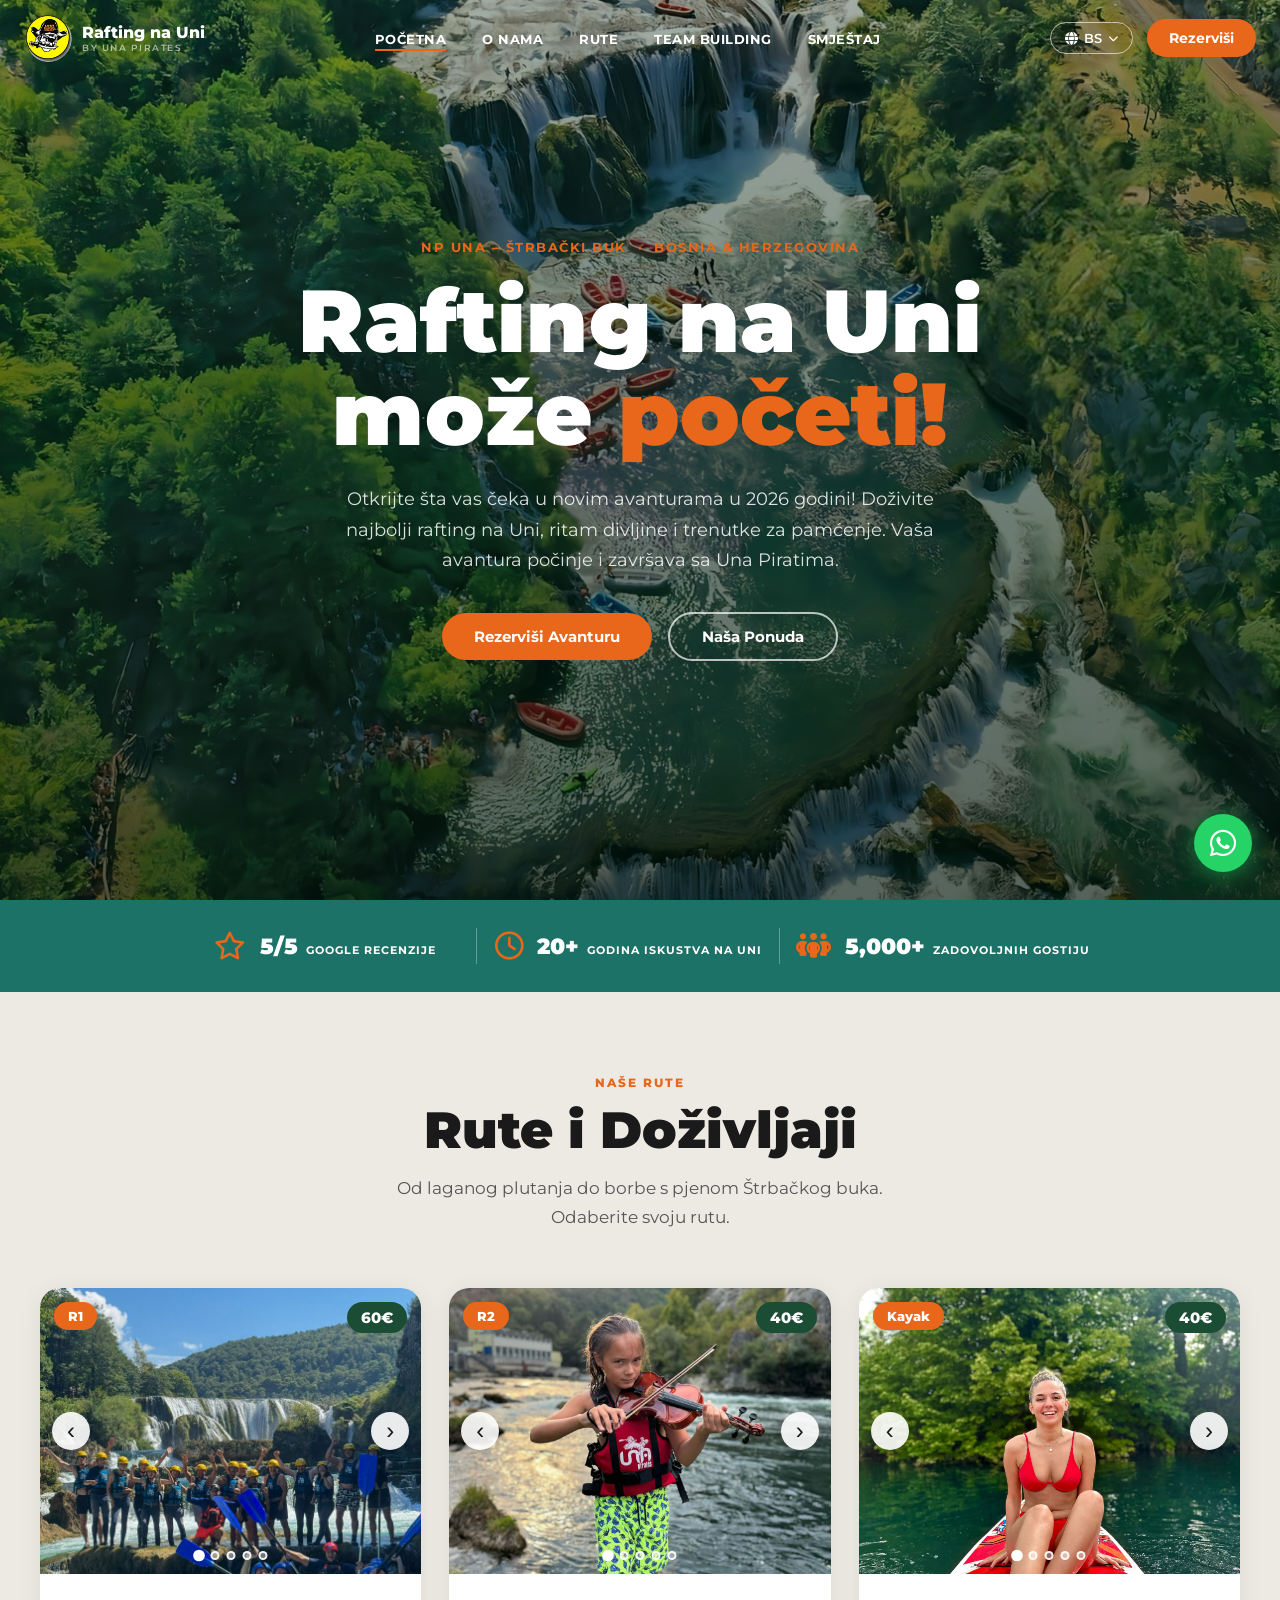
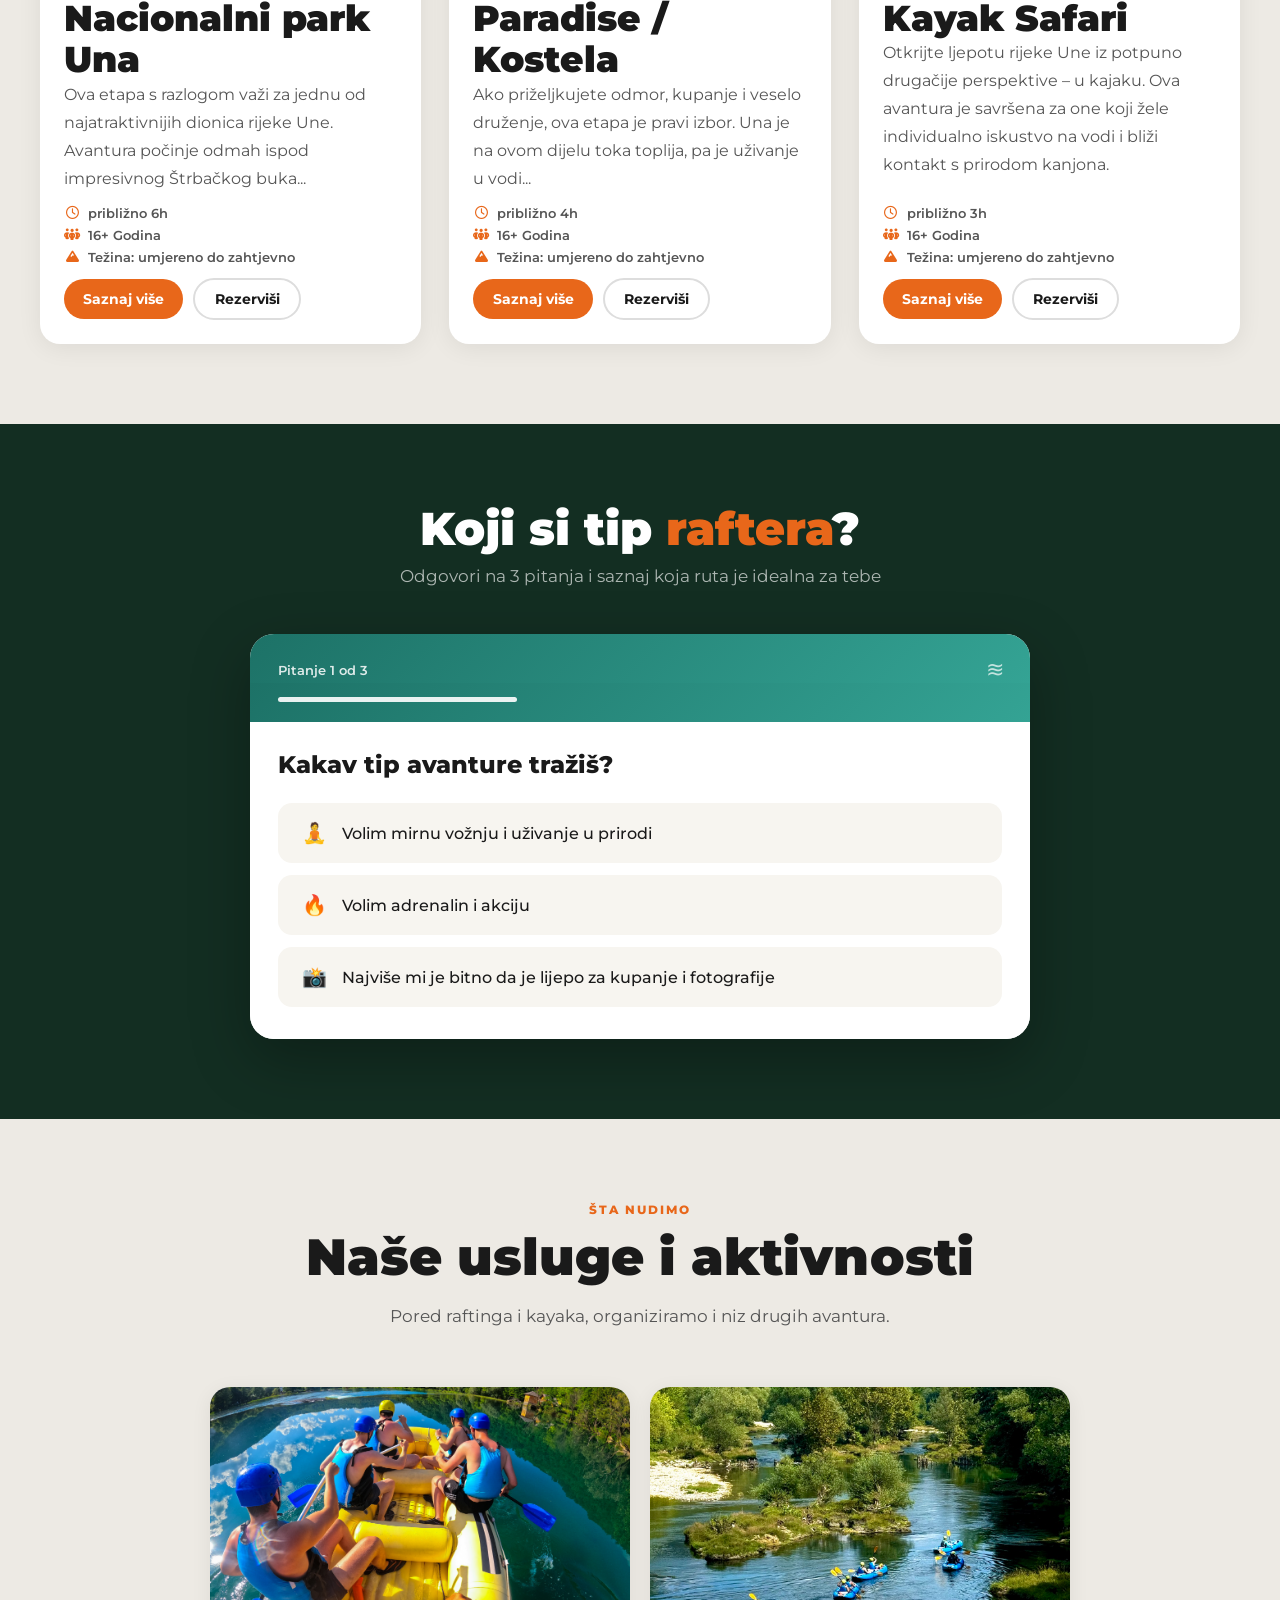
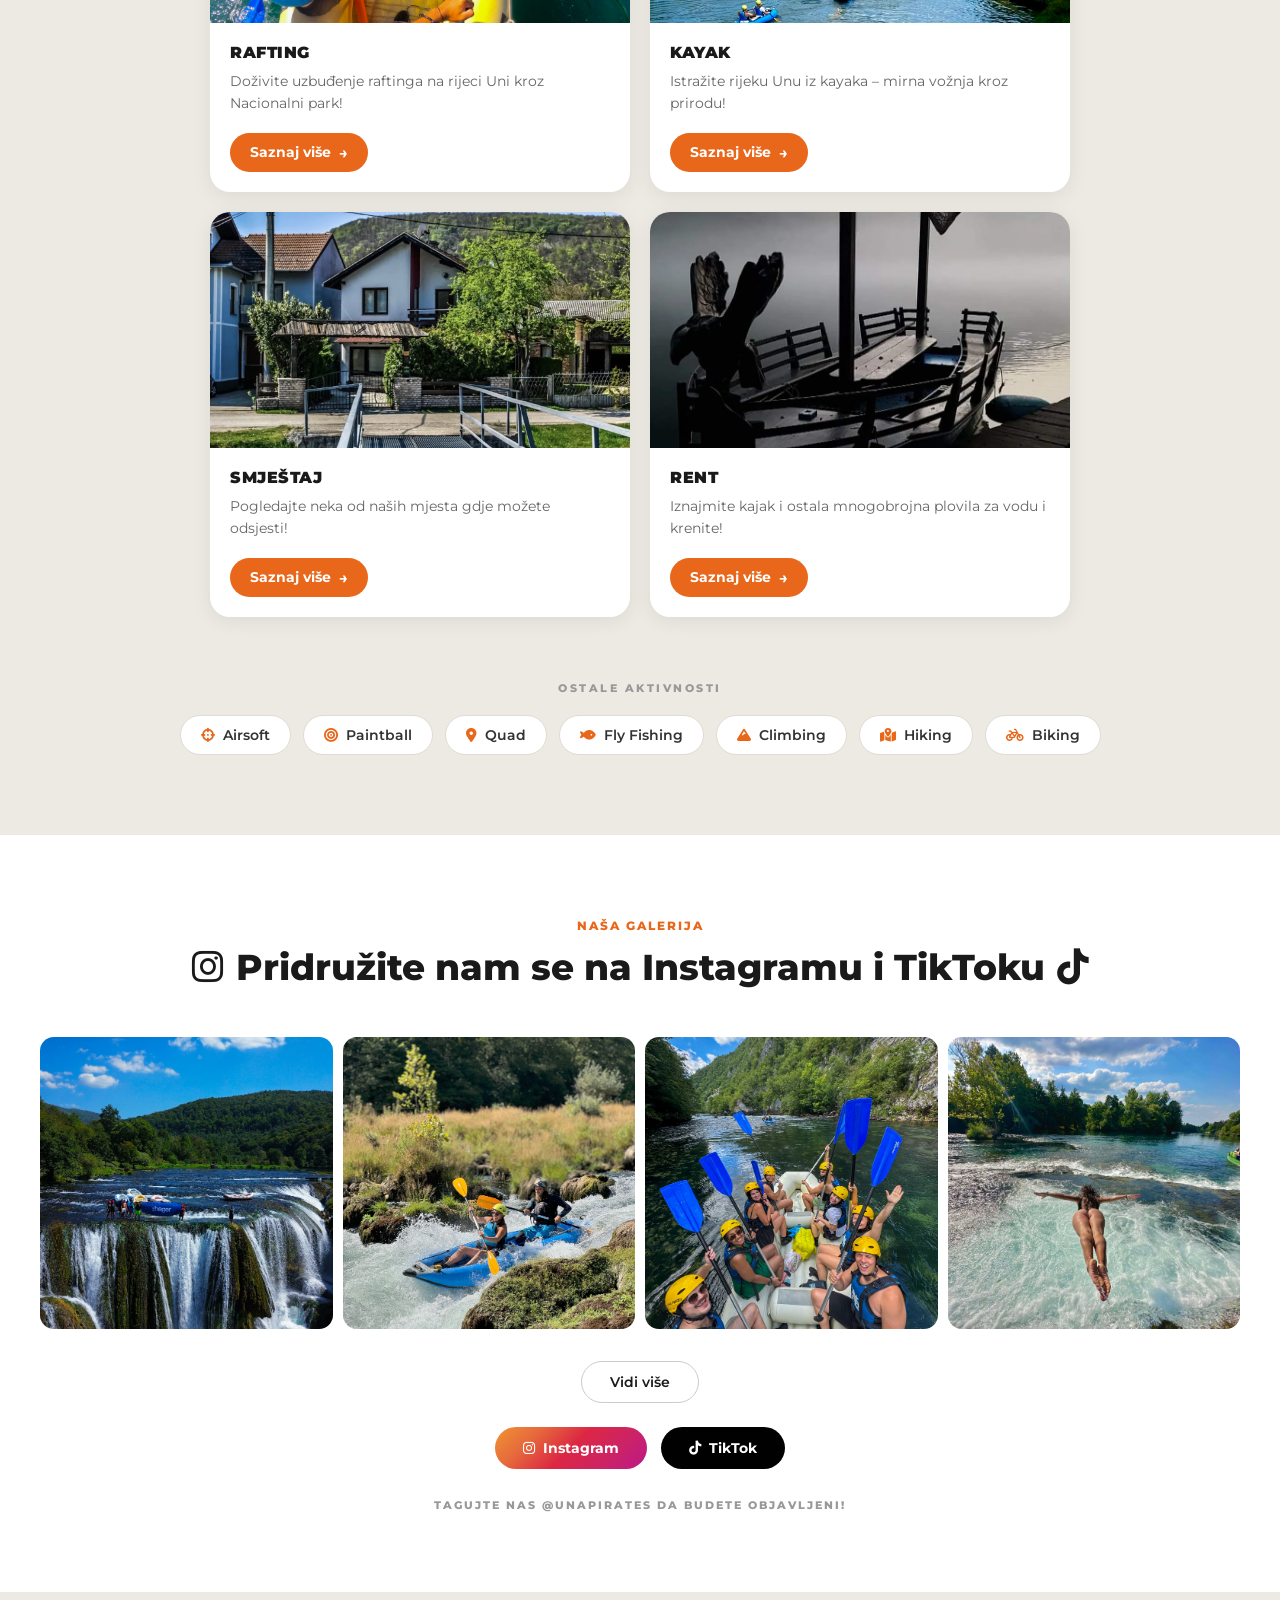
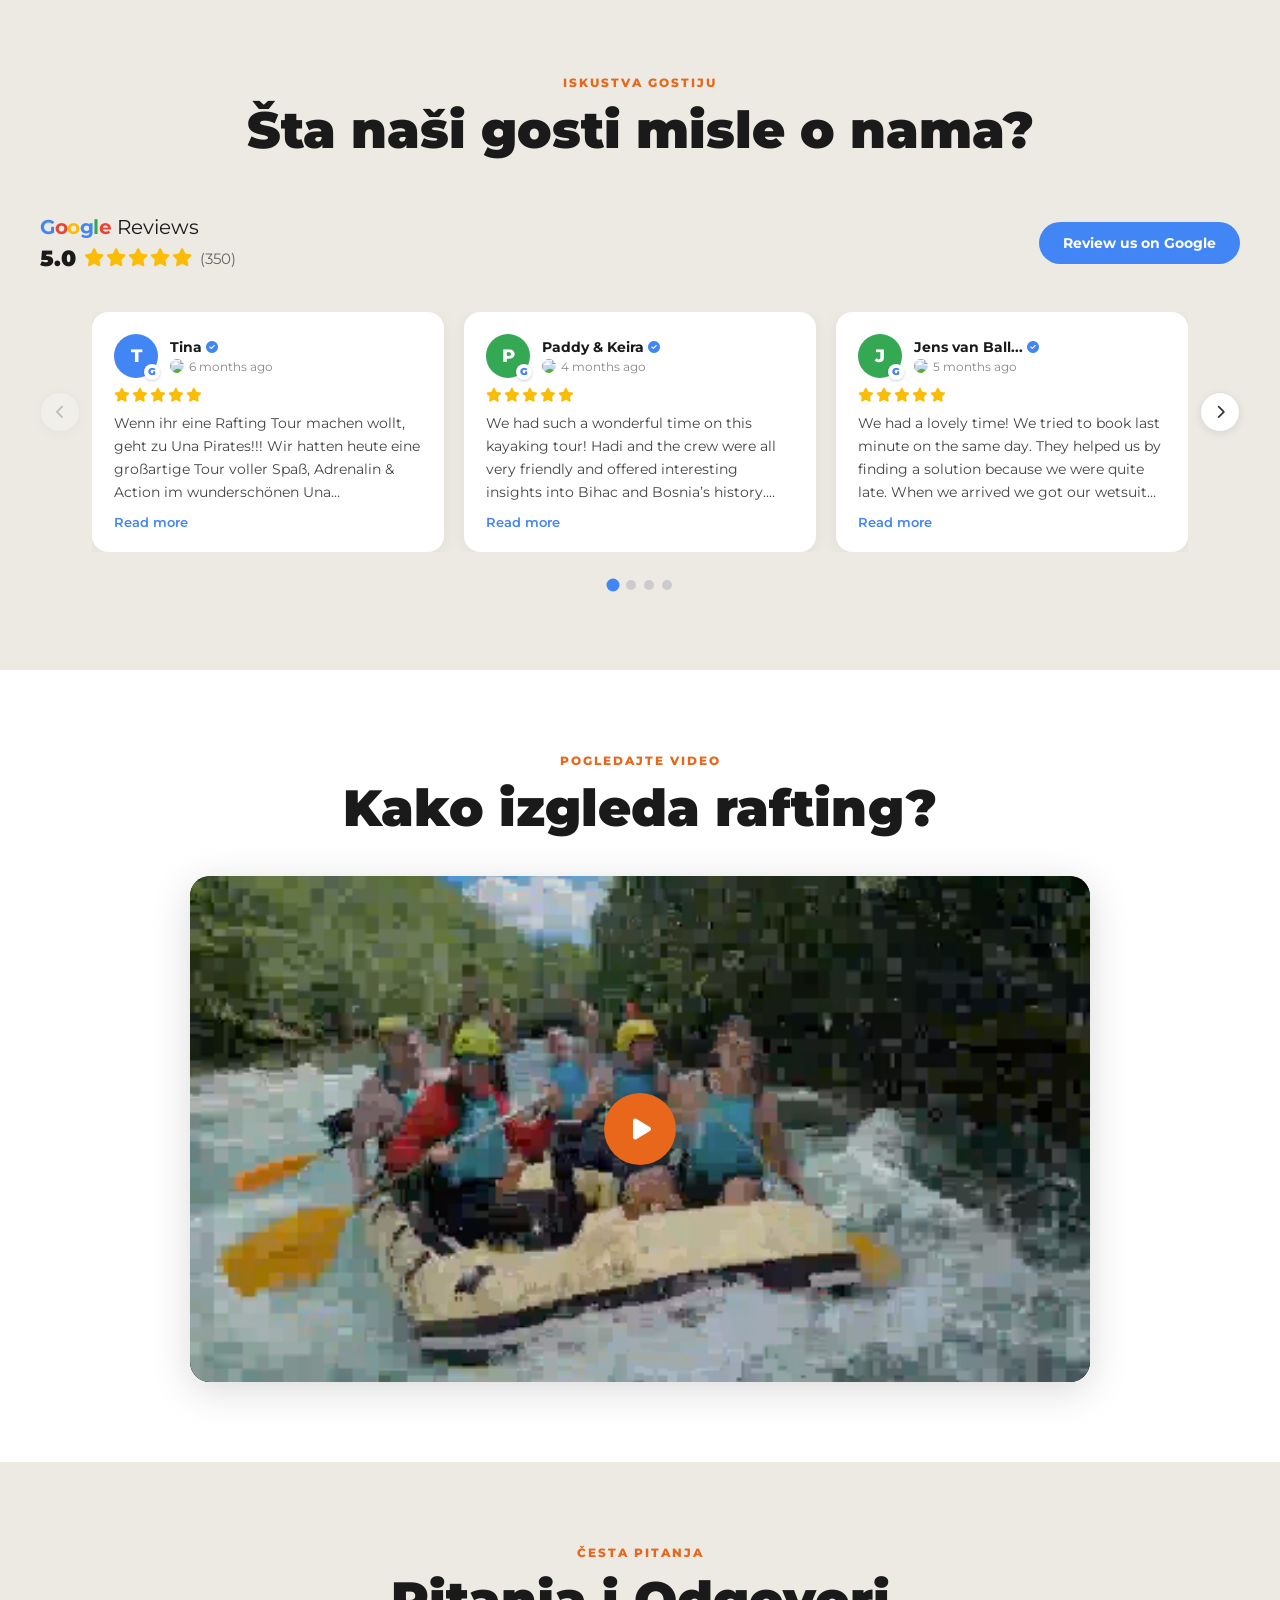
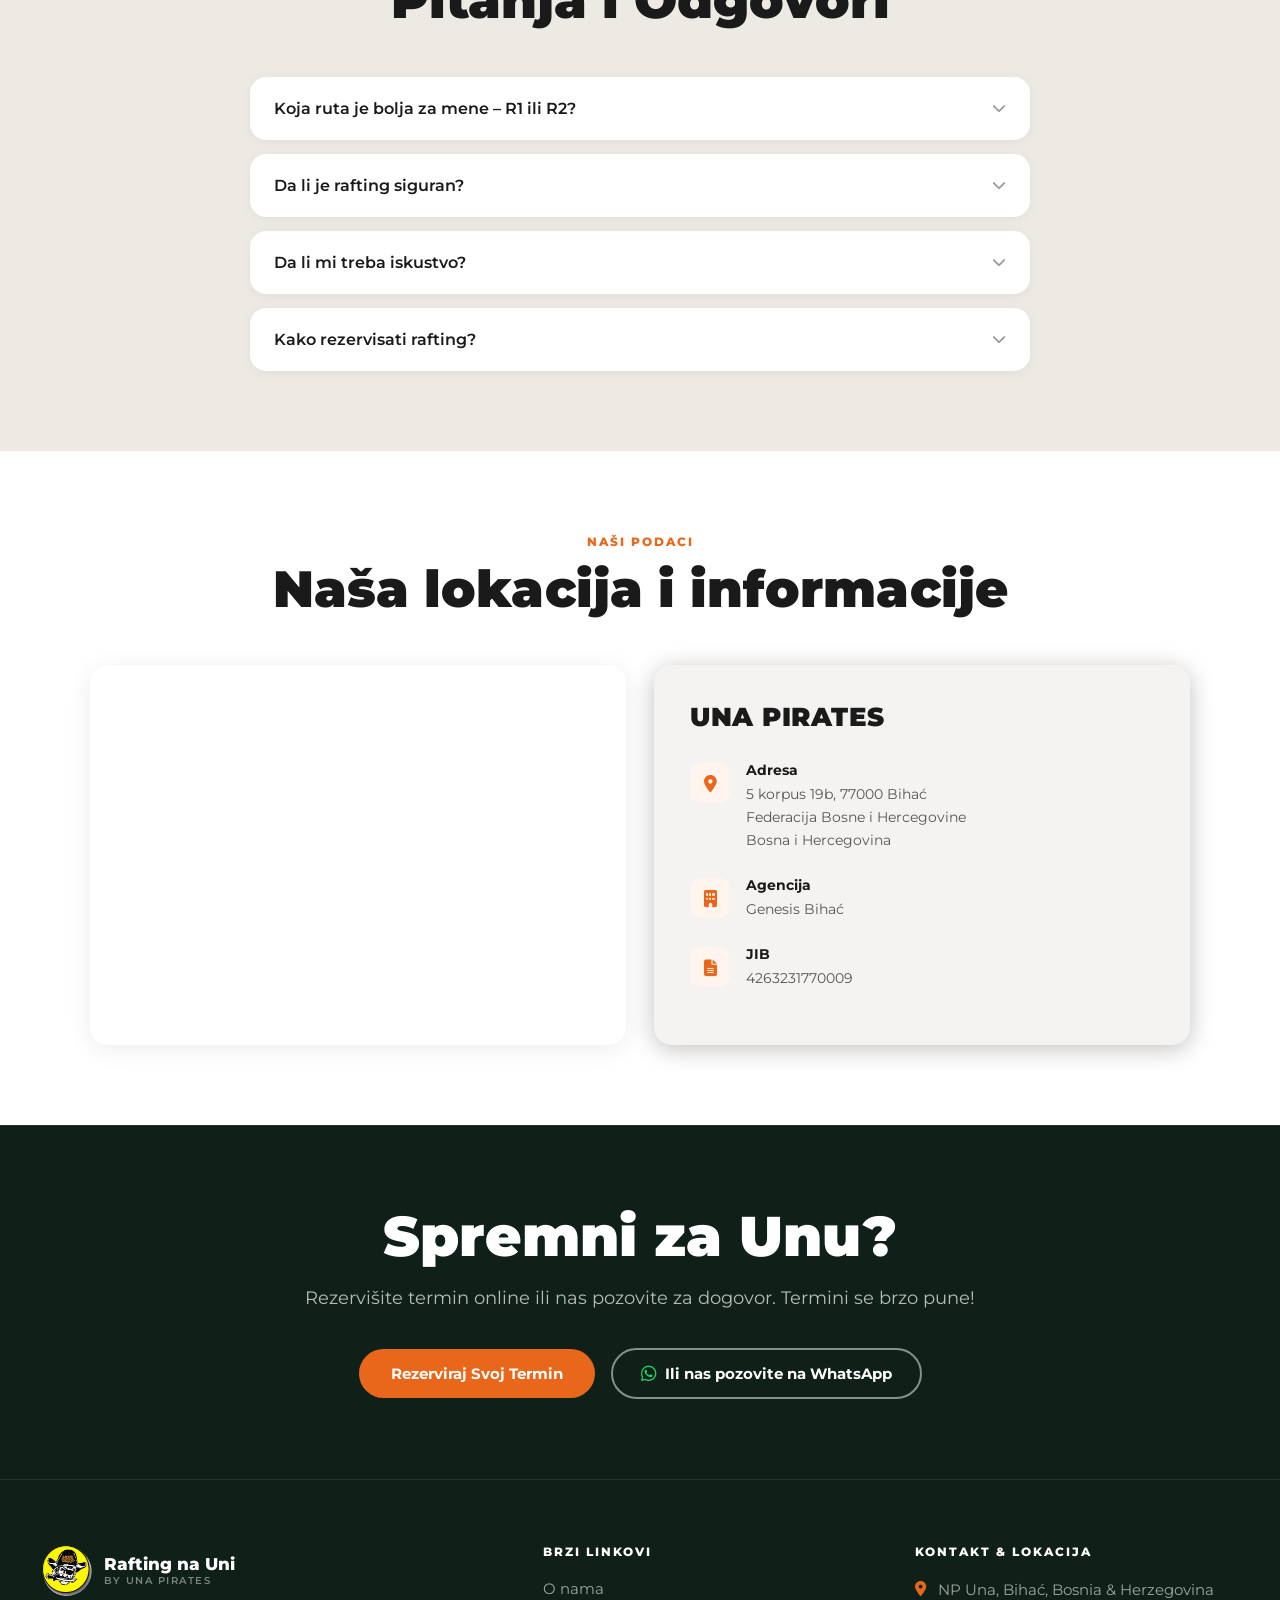
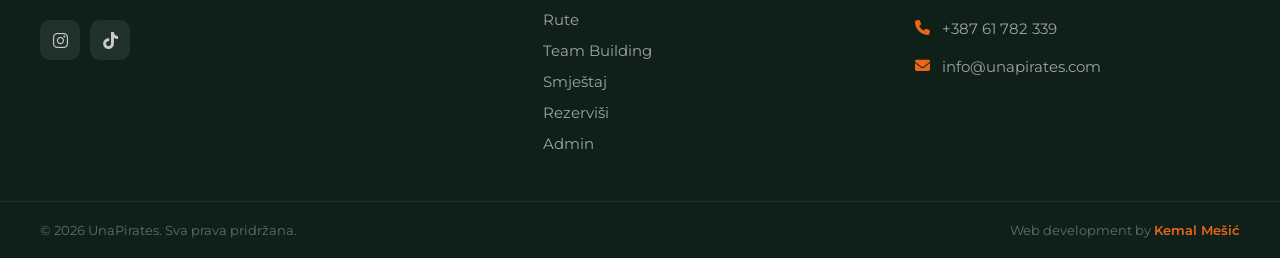
==== commit 4cbedb94: "Napravljena pozicija u rute.css za prvu sliku prve rute(kostela kayak safari)" ====
--- a/index.html
+++ b/index.html
@@ -137,7 +137,7 @@
                 Vaša avantura počinje i završava sa Una Piratima.
             </p>
             <div class="hero-btns">
-                <a href="rezervacija.php" class="btn-primary">Rezerviraj Avanturu</a>
+                <a href="rezervacija.php" class="btn-primary">Rezerviši Avanturu</a>
                 <a href="#usluge" class="btn-outline">Naša Ponuda</a>
             </div>
         </div>
@@ -480,7 +480,7 @@
                     <div class="usluga-body">
                         <h3 class="usluga-naziv">KAYAK</h3>
                         <p class="usluga-opis">Istražite rijeku Unu iz kayaka – mirna vožnja kroz prirodu!</p>
-                        <a href="#rute" class="btn-usluga" aria-label="Saznaj više o kayaku">
+                        <a href="pages/rute/kayak.html" class="btn-usluga" aria-label="Saznaj više o kayaku">
                             Saznaj više <span class="btn-arrow">→</span>
                         </a>
                     </div>
--- a/assets/css/style.css
+++ b/assets/css/style.css
@@ -3676,4 +3676,187 @@
 .btn-tb-cta:hover {
 	background: var(--orange-dark);
 	transform: scale(1.03);
-}+}
+
+/* ========================================
+   RENT.CSS – assets/css/rent.css
+   ======================================== */
+
+/* ---- HERO ---- */
+.rent-hero {
+	position: relative;
+	width: 100%;
+	height: 460px;
+	background: url('../images/rent/rent-header.jpeg') center 50% / cover no-repeat;
+	display: flex;
+	align-items: center;
+	justify-content: center;
+	text-align: center;
+	overflow: hidden;
+}
+
+.rent-hero-overlay {
+	position: absolute;
+	inset: 0;
+	background: rgba(10, 30, 18, 0.70);
+}
+
+.rent-hero-content {
+	position: relative;
+	z-index: 1;
+	display: flex;
+	flex-direction: column;
+	align-items: center;
+	gap: 10px;
+	padding: 0 24px;
+	max-width: 800px;
+}
+
+.rent-hero-breadcrumb {
+	display: flex;
+	align-items: center;
+	gap: 8px;
+	font-size: 12px;
+	font-weight: 700;
+	letter-spacing: 1.5px;
+	color: rgba(255,255,255,0.6);
+	text-transform: uppercase;
+}
+
+.rent-hero-breadcrumb a {
+	color: rgba(255,255,255,0.6);
+	text-decoration: none;
+	transition: color 0.2s;
+}
+
+.rent-hero-breadcrumb a:hover { color: #fff; }
+.rent-hero-breadcrumb span:not(:last-child) { color: rgba(255,255,255,0.35); }
+
+.rent-hero-tag {
+	font-size: 12px;
+	font-weight: 800;
+	letter-spacing: 3px;
+	color: var(--orange);
+	text-transform: uppercase;
+}
+
+.rent-hero-title {
+	font-size: clamp(28px, 5vw, 60px);
+	font-weight: 900;
+	color: #fff;
+	line-height: 1.08;
+	margin: 4px 0 0;
+	text-shadow: 0 2px 20px rgba(0,0,0,0.3);
+}
+
+.rent-hero-desc {
+	font-size: clamp(14px, 1.6vw, 17px);
+	color: rgba(255,255,255,0.8);
+	line-height: 1.6;
+	margin: 4px 0 0;
+}
+
+
+/* =================================================================
+   RENT INTRO – rent.css
+================================================================= */
+ 
+.rent-intro {
+	background: #fff;
+	padding: 80px 24px;
+}
+ 
+.rent-intro-wrap {
+	max-width: 1100px;
+	margin: 0 auto;
+	display: grid;
+	grid-template-columns: 1fr 1fr;
+	grid-template-rows: auto auto;
+	gap: 24px 64px;
+}
+ 
+/* Desktop:
+   Kolona 1 red 1 = vrh (tag + naslov)
+   Kolona 1 red 2 = tekst
+   Kolona 2 red 1+2 = slika */
+.rent-intro-vrh {
+	grid-column: 1;
+	grid-row: 1;
+	display: flex;
+	flex-direction: column;
+	gap: 12px;
+}
+ 
+.rent-intro-tekst {
+	grid-column: 1;
+	grid-row: 2;
+	display: flex;
+	flex-direction: column;
+	gap: 16px;
+}
+ 
+.rent-intro-slika {
+	grid-column: 2;
+	grid-row: 1 / 3;
+	border-radius: 20px;
+	overflow: hidden;
+	box-shadow: 0 8px 40px rgba(0,0,0,0.12);
+}
+ 
+.rent-intro-slika img {
+	width: 100%;
+	height: 100%;
+	object-fit: cover;
+	display: block;
+}
+ 
+/* Tipografija */
+.rent-intro-tag {
+	font-size: 12px;
+	font-weight: 800;
+	letter-spacing: 3px;
+	color: var(--orange);
+	text-transform: uppercase;
+}
+ 
+.rent-intro-naslov {
+	font-size: clamp(24px, 3vw, 38px);
+	font-weight: 900;
+	color: #1a1a1a;
+	line-height: 1.15;
+	margin: 0;
+}
+ 
+.rent-intro-tekst p {
+	font-size: 16px;
+	color: #555;
+	line-height: 1.8;
+	margin: 0;
+}
+ 
+/* Quote box */
+.rent-intro-istaknuto {
+	background:#EDEAE4;
+	border-left: 4px solid var(--orange);
+	border-radius: 0 12px 12px 0;
+	padding: 18px 20px;
+	display: flex;
+	gap: 14px;
+	align-items: flex-start;
+}
+ 
+.rent-intro-istaknuto i {
+	color: var(--orange);
+	font-size: 22px;
+	flex-shrink: 0;
+	margin-top: 2px;
+}
+ 
+.rent-intro-istaknuto p {
+	font-size: 15px;
+	font-weight: 600;
+	color: #333;
+	line-height: 1.65;
+	margin: 0;
+}
+
--- a/assets/css/responzivnost.css
+++ b/assets/css/responzivnost.css
@@ -957,4 +957,53 @@
 @media (max-width: 400px) {
 	.kayak-main { padding: 28px 14px 48px; }
 	.kayak-kartica-body { padding: 16px 14px 20px; }
+}
+
+
+/* =================================================================
+   RENT – HERO + INTRO RESPONZIVNOST
+   Dodaj na kraj responzivnost.css
+================================================================= */
+/* =================================================================
+   RESPONZIVNOST
+================================================================= */
+ 
+/* Tablet (max 900px) – jednokolonski: vrh → slika → tekst */
+@media (max-width: 900px) {
+	.rent-intro { padding: 60px 20px; }
+ 
+	.rent-intro-wrap {
+		grid-template-columns: 1fr;
+		grid-template-rows: auto auto auto;
+		gap: 28px;
+	}
+ 
+	.rent-intro-vrh   { grid-column: 1; grid-row: 1; }
+	.rent-intro-slika { grid-column: 1; grid-row: 2; aspect-ratio: 4 / 3; }
+	.rent-intro-tekst { grid-column: 1; grid-row: 3; }
+}
+ 
+/* Mobitel (max 600px) */
+@media (max-width: 600px) {
+	.rent-intro { padding: 40px 16px; }
+	.rent-intro-wrap { gap: 20px; }
+	.rent-intro-naslov { font-size: 22px; }
+	.rent-intro-tekst p { font-size: 15px; }
+ 
+	.rent-intro-istaknuto {
+		padding: 14px 16px;
+		gap: 10px;
+	}
+ 
+	.rent-intro-istaknuto i { font-size: 18px; }
+ 
+	.rent-intro-istaknuto p {
+		font-size: 14px;
+		color: #333;
+	}
+}
+ 
+/* Mali mobitel (max 400px) */
+@media (max-width: 400px) {
+	.rent-intro { padding: 32px 14px; }
 }
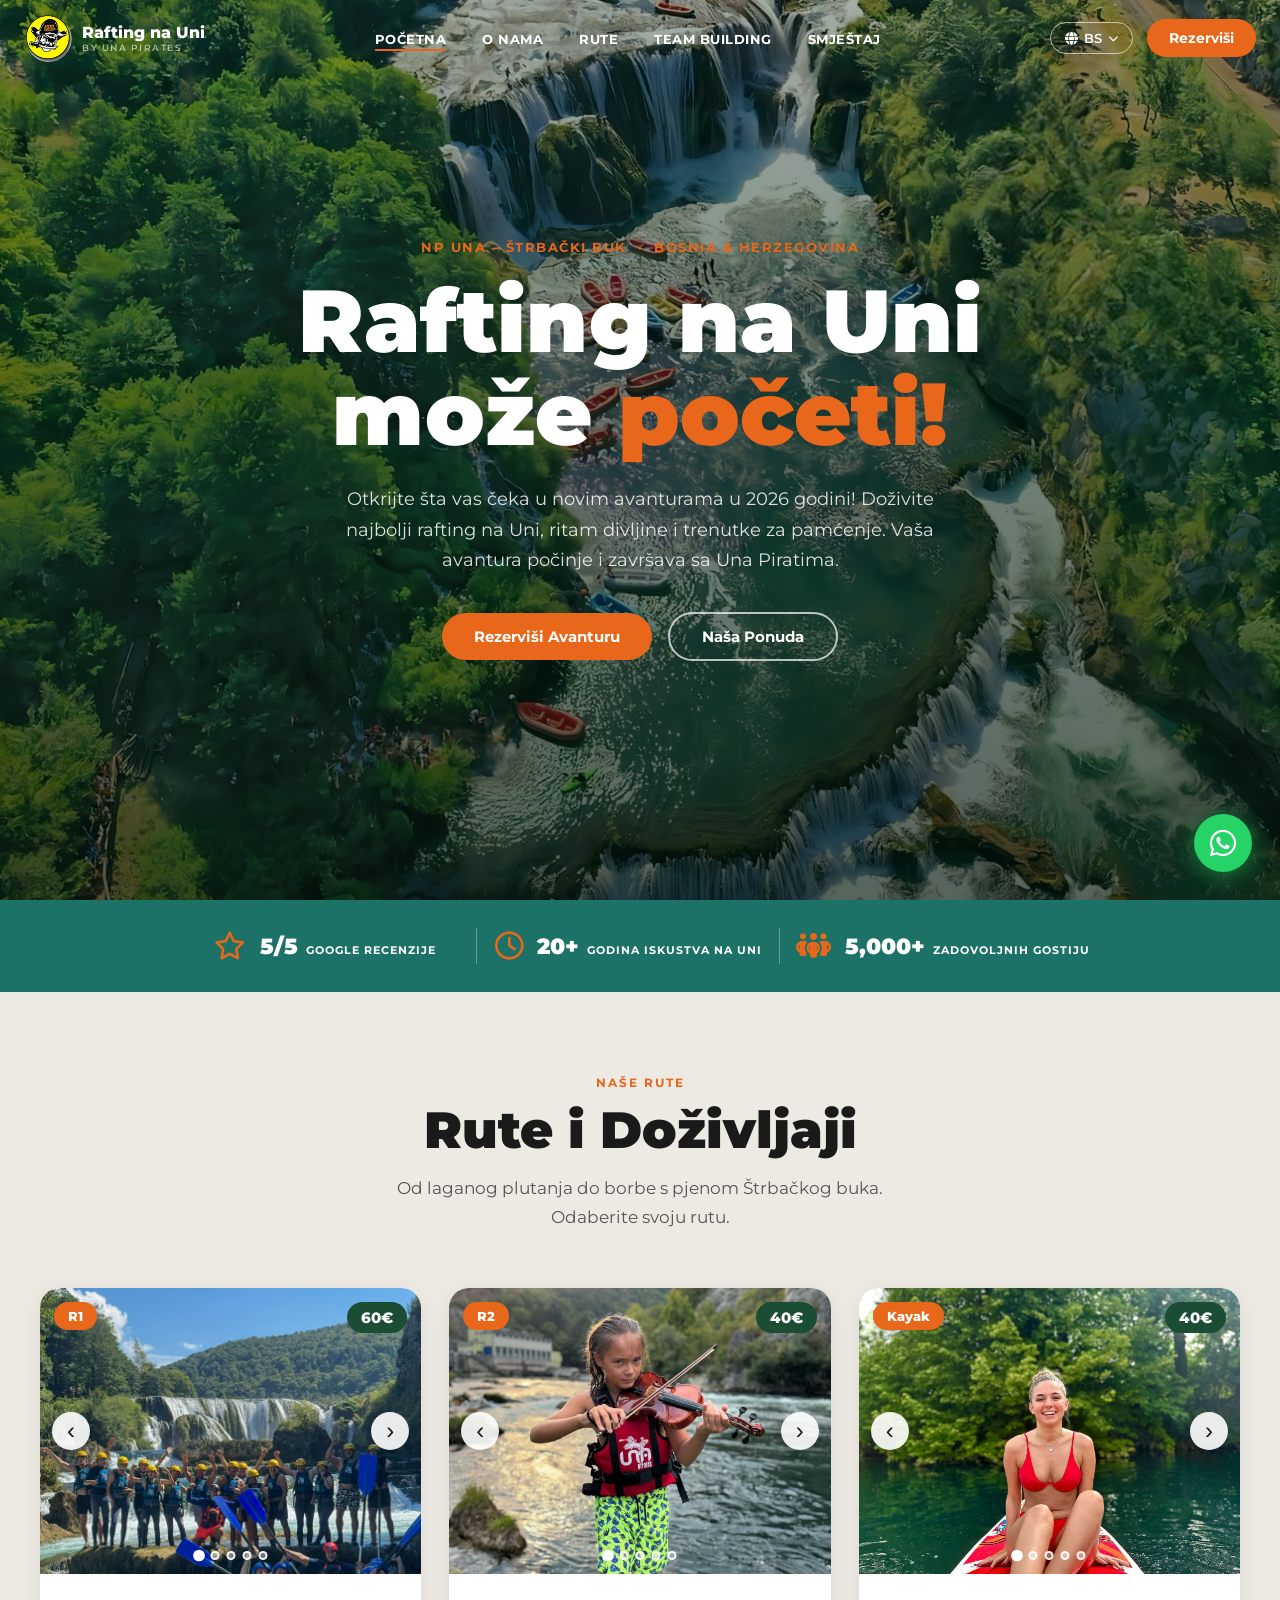
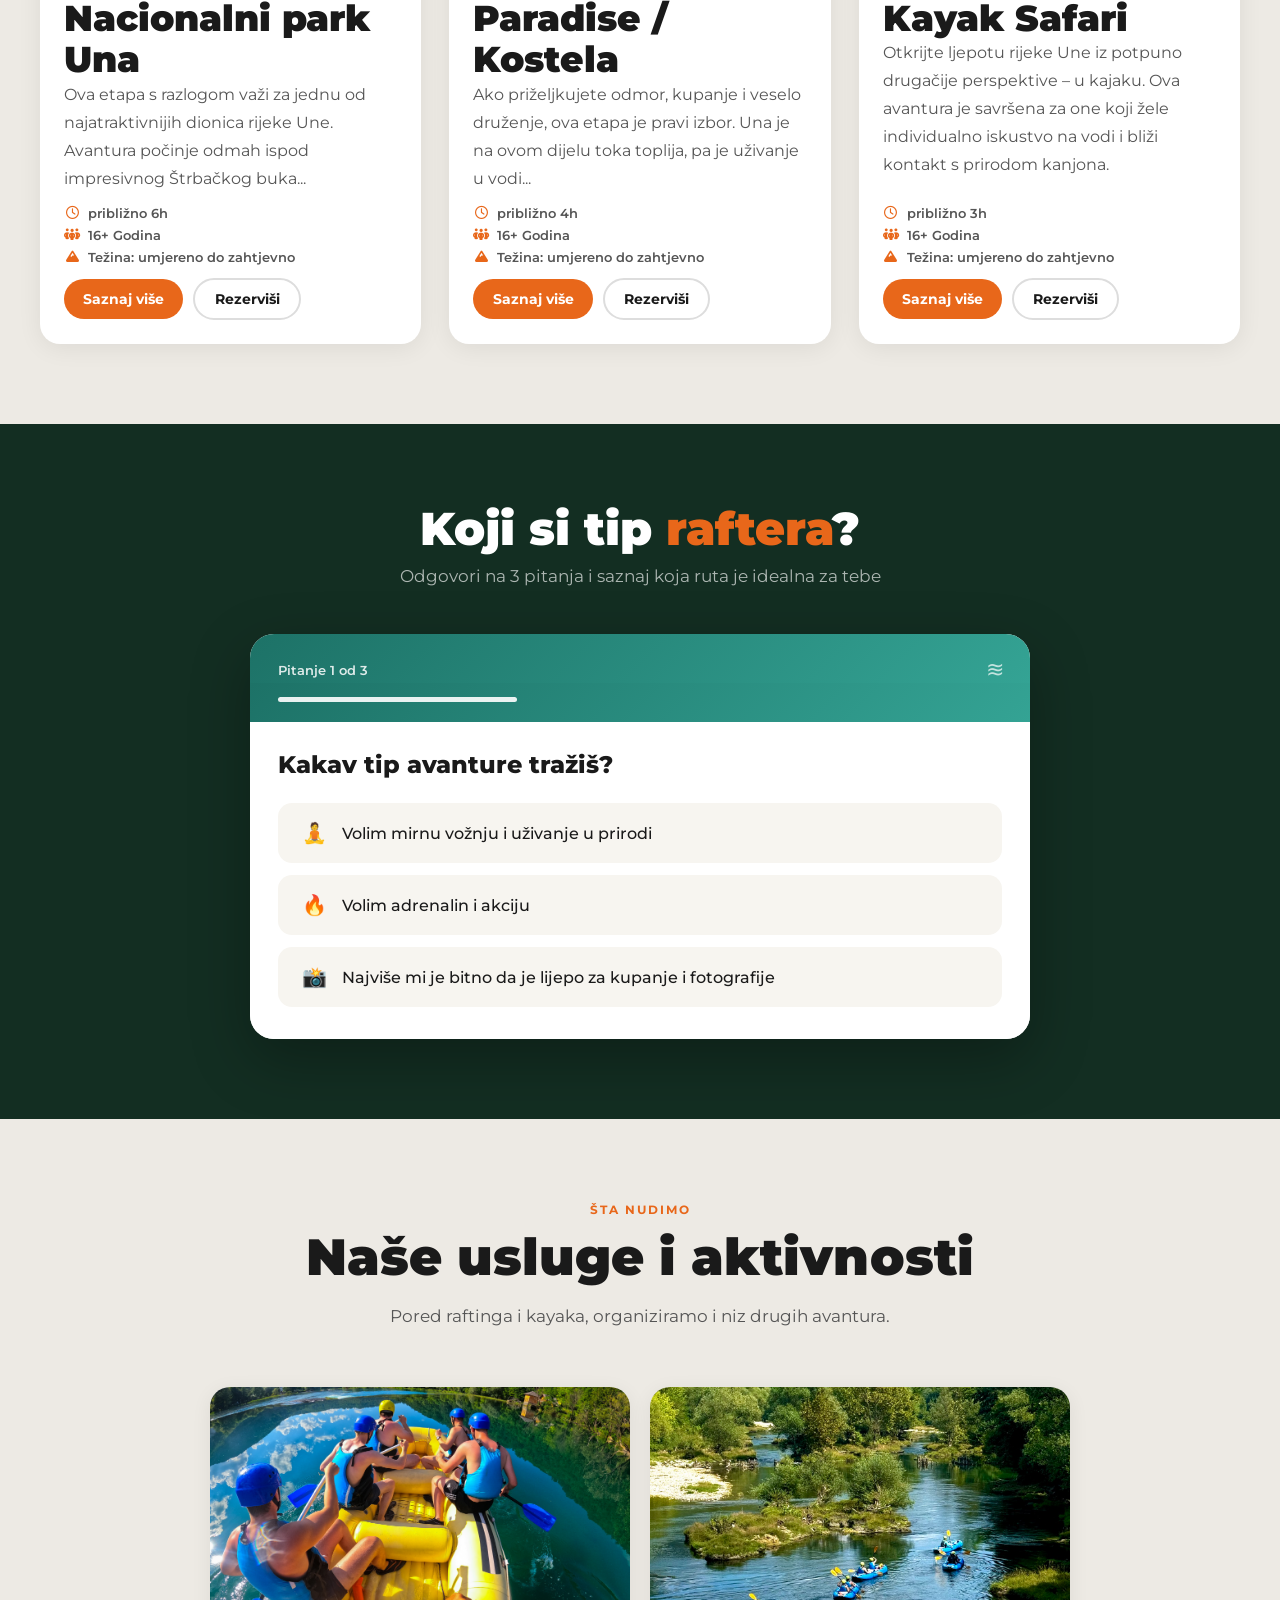
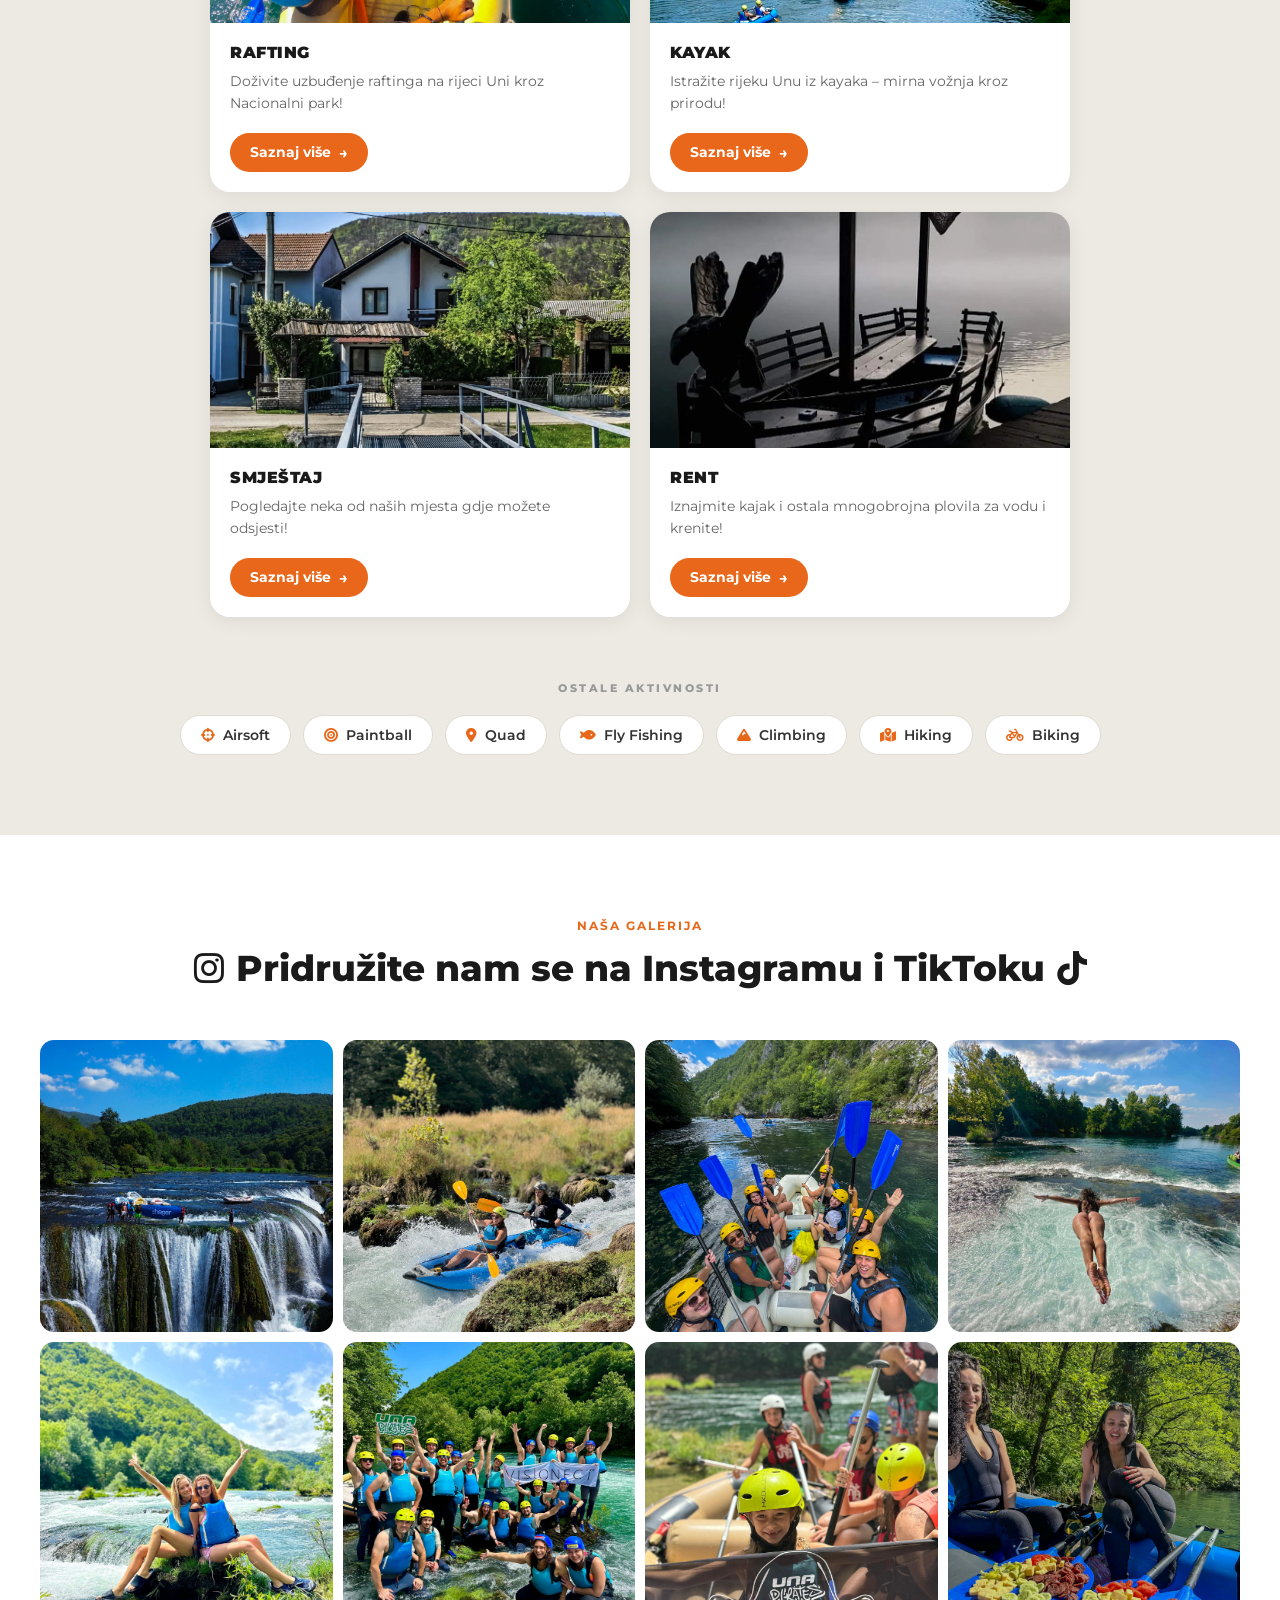
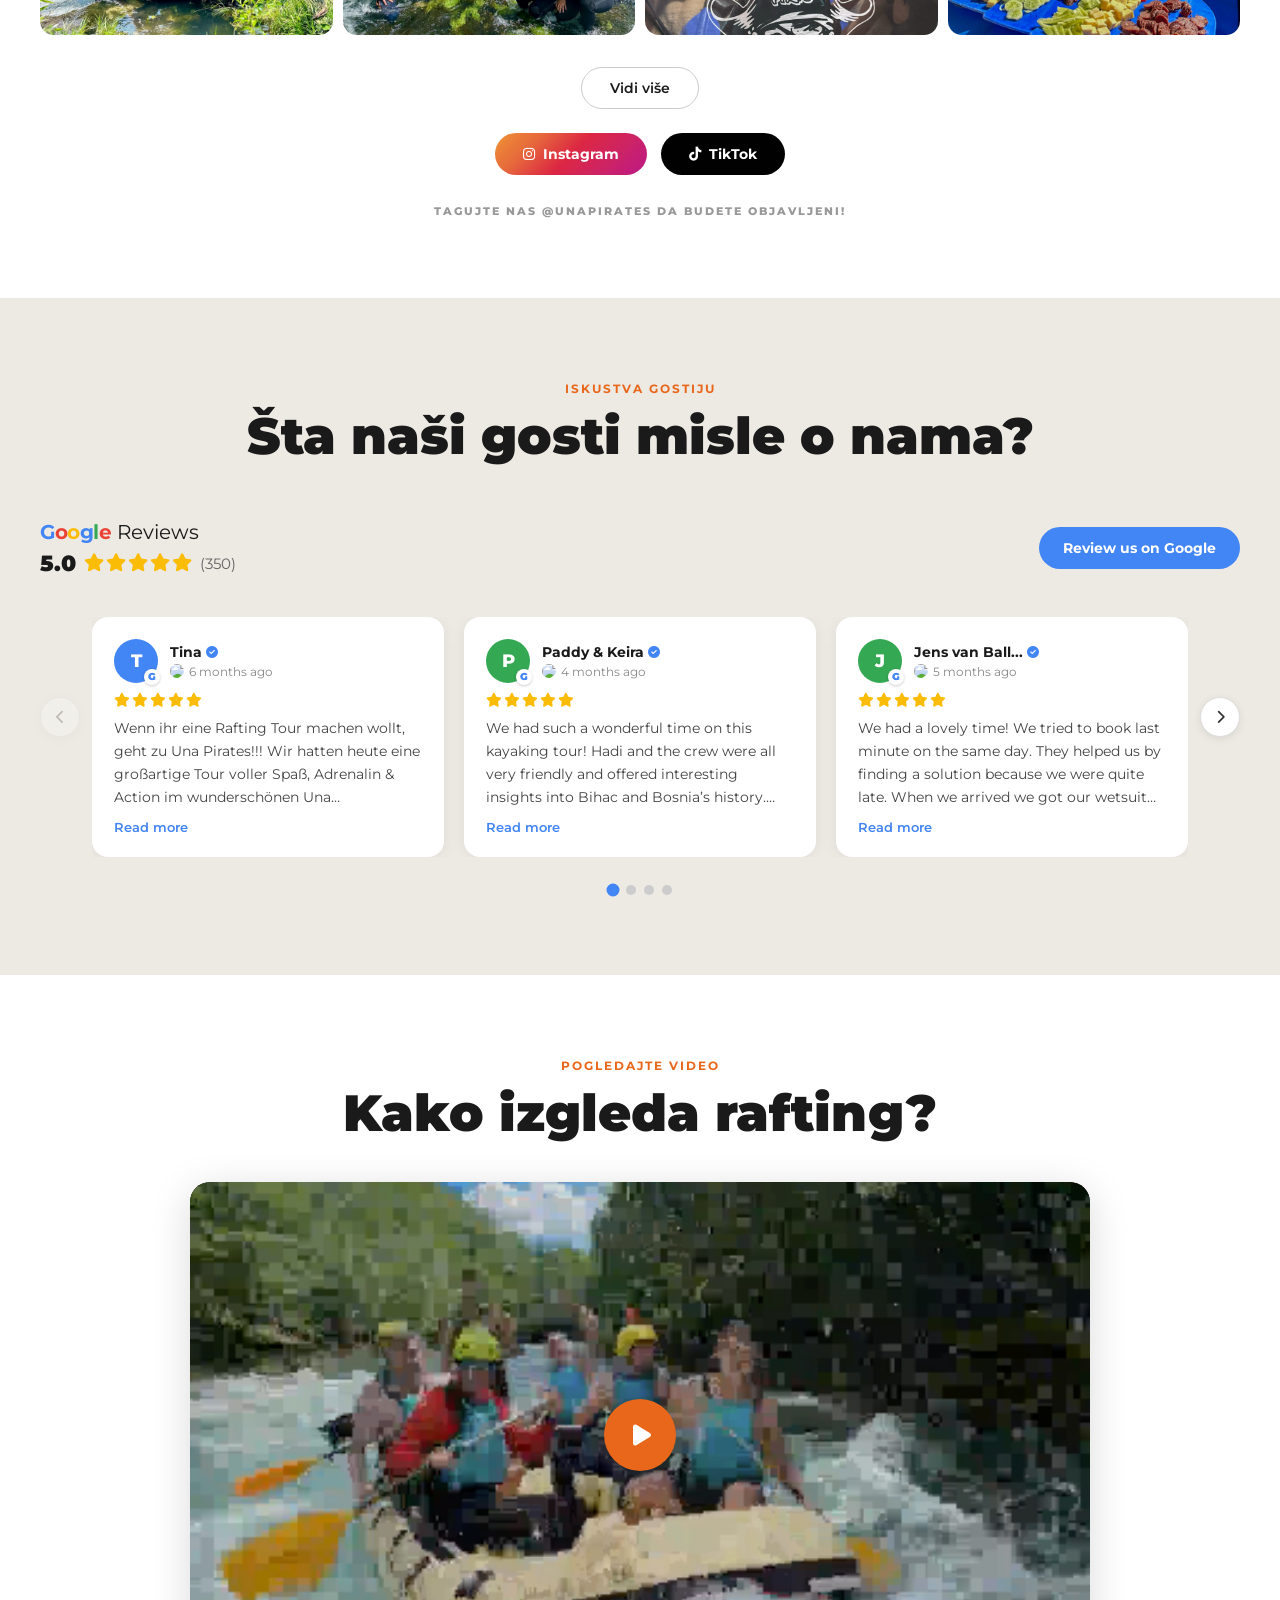
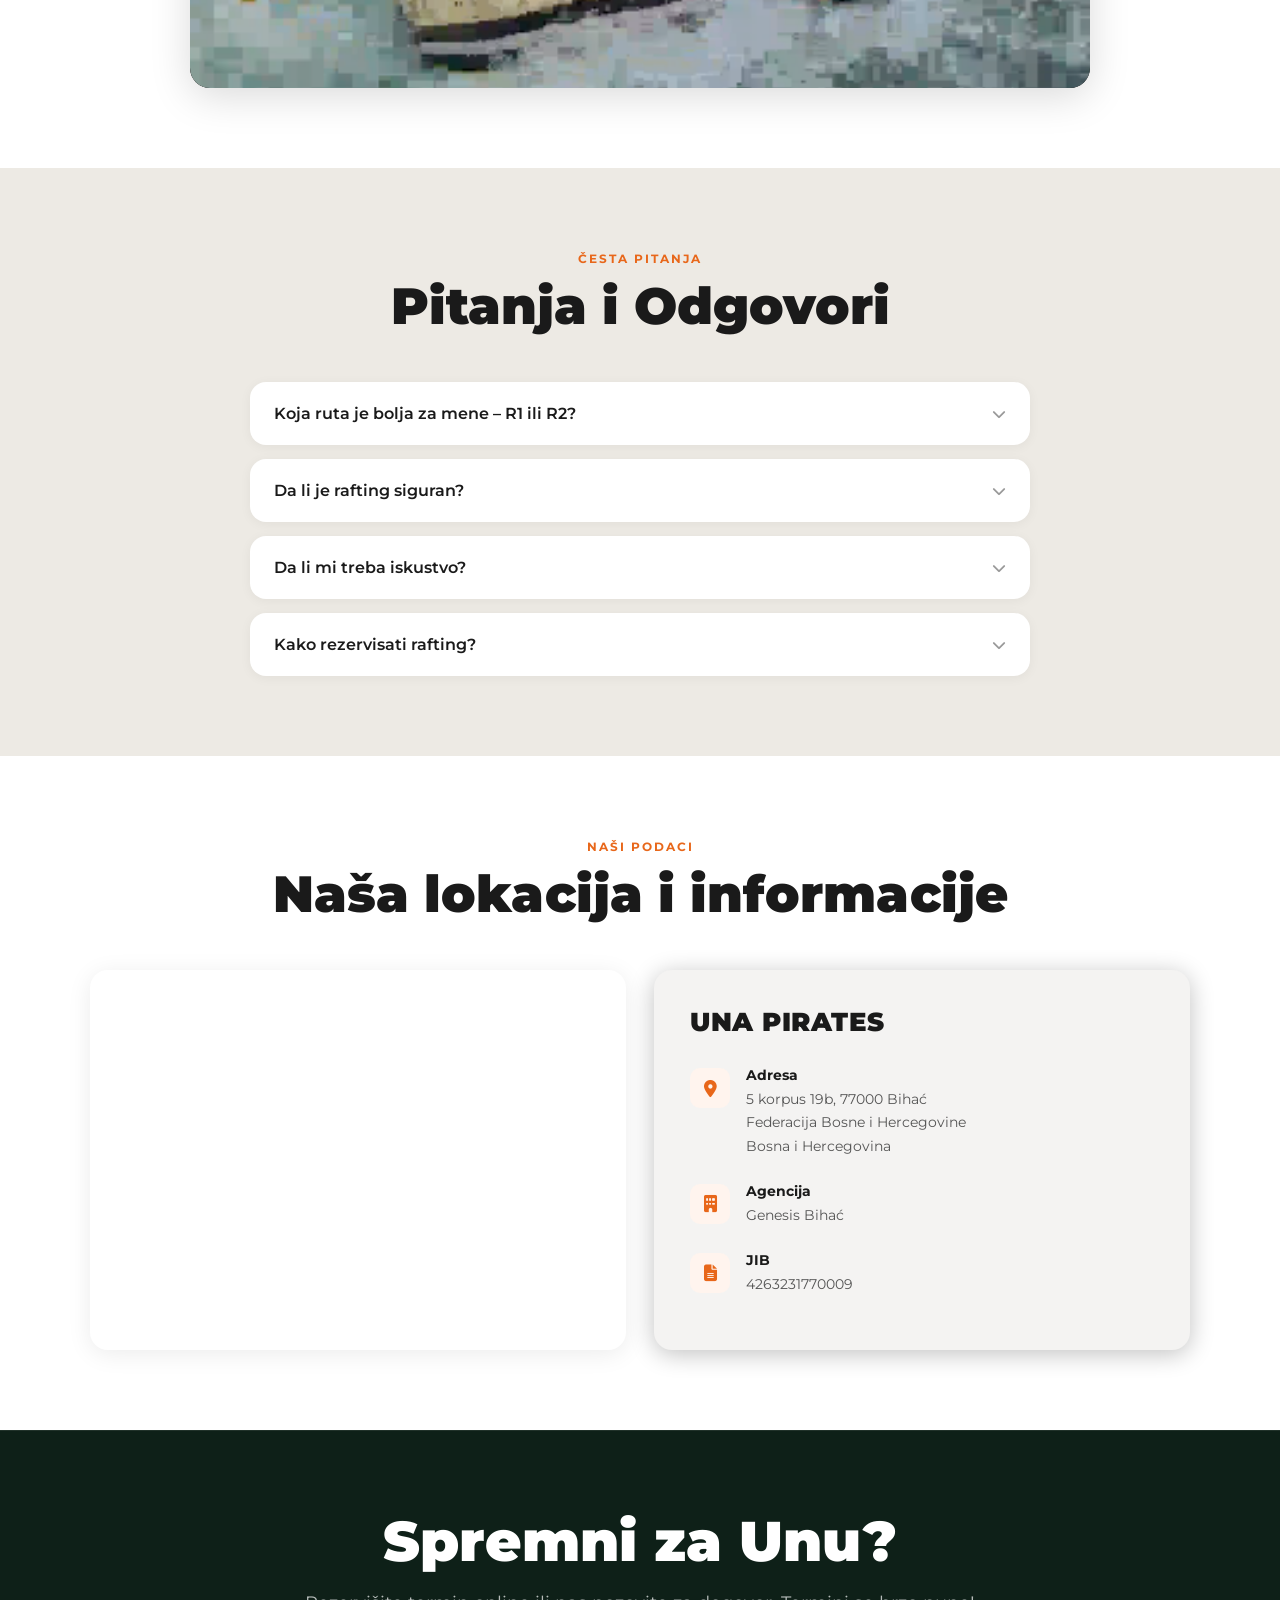
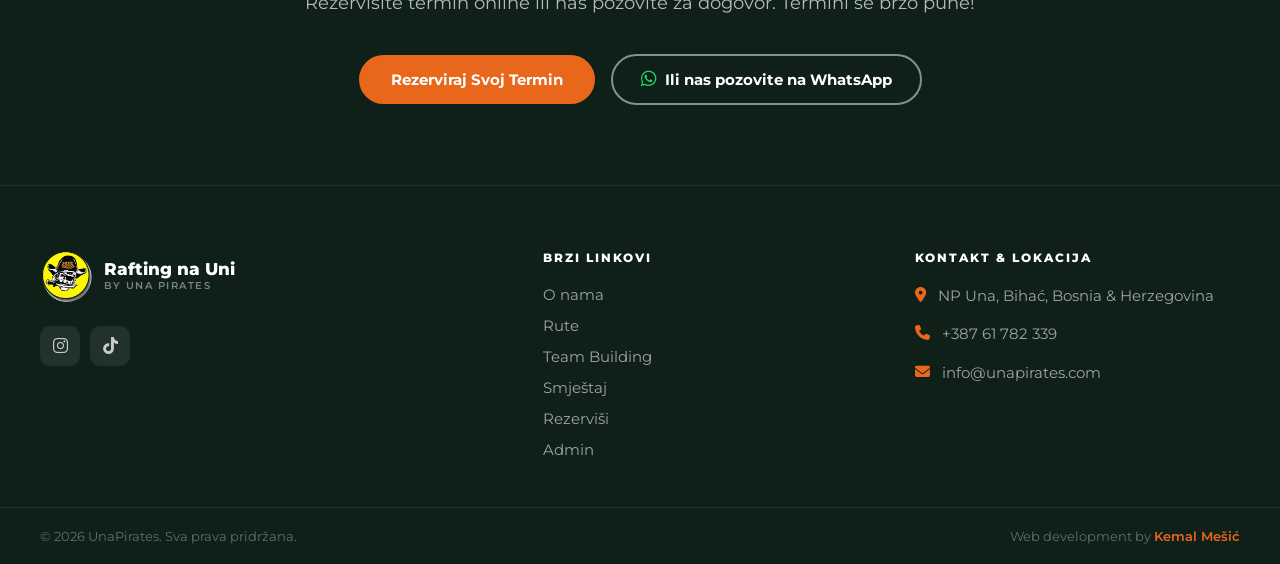
==== commit 2ad34558: "Napravljena galerija sve u fullu" ====
--- a/index.html
+++ b/index.html
@@ -551,7 +551,7 @@
     <!-- ========== INSTAGRAM GALERIJA ========== -->
     <section class="galerija" id="galerija" aria-labelledby="galerija-naslov">
         <div class="galerija-container">
-
+    
             <header class="galerija-header">
                 <span class="section-tag">NAŠA GALERIJA</span>
                 <h2 class="galerija-title" id="galerija-naslov">
@@ -559,13 +559,8 @@
                     Pridružite nam se na Instagramu i TikToku
                     <i class="fa-brands fa-tiktok galerija-ig-icon"></i>
                 </h2>
-                <!-- <a href="https://www.instagram.com/unapirates"
-                target="_blank" rel="noopener noreferrer"
-                class="galerija-handle" aria-label="Posjetite Instagram profil @unapirates">
-                    @UNAPIRATES
-                </a> -->
             </header>
-
+    
             <!-- Grid -->
             <div class="galerija-grid" id="galerijaGrid" role="list">
                 <figure class="galerija-item" role="listitem" data-index="0">
@@ -580,44 +575,44 @@
                 <figure class="galerija-item" role="listitem" data-index="3">
                     <img src="assets/images/galerija/galerija-4.jpg" alt="Rafting ekipa u brzacima rijeke Une" loading="lazy" width="400" height="400" />
                 </figure>
-                <figure class="galerija-item galerija-item--hidden" role="listitem" data-index="4">
+                <figure class="galerija-item" role="listitem" data-index="4">
                     <img src="assets/images/galerija/galerija-5.jpg" alt="Una Pirates gosti poziraju pored rijeke" loading="lazy" width="400" height="400" />
                 </figure>
-                <figure class="galerija-item galerija-item--hidden" role="listitem" data-index="5">
+                <figure class="galerija-item" role="listitem" data-index="5">
                     <img src="assets/images/galerija/galerija-6.jpg" alt="Skok s litice u rijeku Unu" loading="lazy" width="400" height="400" />
                 </figure>
-                <figure class="galerija-item galerija-item--hidden" role="listitem" data-index="6">
+                <figure class="galerija-item" role="listitem" data-index="6">
                     <img src="assets/images/galerija/galerija-7.jpg" alt="Gosti uživaju u pikniku na rijeci Uni" loading="lazy" width="400" height="400" />
                 </figure>
-                <figure class="galerija-item galerija-item--hidden" role="listitem" data-index="7">
+                <figure class="galerija-item" role="listitem" data-index="7">
                     <img src="assets/images/galerija/galerija-8.jpg" alt="Kayak tura kroz kanjon rijeke Une" loading="lazy" width="400" height="400" />
                 </figure>
-                <figure class="galerija-item galerija-item--hidden" role="listitem" data-index="8">
+                <figure class="galerija-item" role="listitem" data-index="8">
                     <img src="assets/images/galerija/galerija-9.jpg" alt="Una Pirates tim na Štrbačkom buku" loading="lazy" width="400" height="400" />
                 </figure>
-                <figure class="galerija-item galerija-item--hidden" role="listitem" data-index="9">
-                    <img src="assets/images/galerija/galerija-10.jpg" alt="Wodopadi rijeke Une iz zraka" loading="lazy" width="400" height="400" />
-                </figure>
-                <figure class="galerija-item galerija-item--hidden" role="listitem" data-index="10">
+                <figure class="galerija-item" role="listitem" data-index="9">
+                    <img src="assets/images/galerija/galerija-10.jpg" alt="Vodopadi rijeke Une iz zraka" loading="lazy" width="400" height="400" />
+                </figure>
+                <figure class="galerija-item" role="listitem" data-index="10">
                     <img src="assets/images/galerija/galerija-11.jpg" alt="Grupna fotografija Una Pirates gostiju" loading="lazy" width="400" height="400" />
                 </figure>
-                <figure class="galerija-item galerija-item--hidden" role="listitem" data-index="11">
+                <figure class="galerija-item" role="listitem" data-index="11">
                     <img src="assets/images/galerija/galerija-12.jpg" alt="Skokovi sa stijena u rijeku Unu" loading="lazy" width="400" height="400" />
                 </figure>
-                <figure class="galerija-item galerija-item--hidden" role="listitem" data-index="12">
+                <figure class="galerija-item" role="listitem" data-index="12">
                     <img src="assets/images/galerija/galerija-13.jpg" alt="Panoramski pogled na NP Una i Štrbački buk" loading="lazy" width="400" height="400" />
                 </figure>
-                <figure class="galerija-item galerija-item--hidden" role="listitem" data-index="13">
+                <figure class="galerija-item" role="listitem" data-index="13">
                     <img src="assets/images/galerija/galerija-14.jpg" alt="Rafting spust kroz brzace rijeke Une" loading="lazy" width="400" height="400" />
                 </figure>
-                <figure class="galerija-item galerija-item--hidden" role="listitem" data-index="14">
+                <figure class="galerija-item" role="listitem" data-index="14">
                     <img src="assets/images/galerija/galerija-15.jpg" alt="Una Pirates raft u akciji na Uni" loading="lazy" width="400" height="400" />
                 </figure>
-                <figure class="galerija-item galerija-item--hidden" role="listitem" data-index="15">
+                <figure class="galerija-item" role="listitem" data-index="15">
                     <img src="assets/images/galerija/galerija-16.jpg" alt="Žuti kayak na tirkiznoj rijeci Uni" loading="lazy" width="400" height="400" />
                 </figure>
             </div>
-
+    
             <!-- Dugmad -->
             <div class="galerija-actions">
                 <button class="btn-vidi-vise" id="btnVidiVise" aria-expanded="false">
@@ -649,18 +644,18 @@
     <!-- ========== LIGHTBOX ========== -->
     <div class="lightbox" id="lightbox" role="dialog" aria-modal="true" aria-label="Pregled slike" aria-hidden="true">
         <div class="lightbox-overlay" id="lightboxOverlay"></div>
-        <button class="lightbox-close" id="lightboxClose" aria-label="Zatvori pregled">
-            <i class="fa-solid fa-xmark"></i>
-        </button>
-        <button class="lightbox-prev" id="lightboxPrev" aria-label="Prethodna slika">
-            <i class="fa-solid fa-chevron-left"></i>
-        </button>
-        <button class="lightbox-next" id="lightboxNext" aria-label="Sljedeća slika">
-            <i class="fa-solid fa-chevron-right"></i>
-        </button>
         <div class="lightbox-content">
-            <img src="" alt="" class="lightbox-img" id="lightboxImg" />
-            <p class="lightbox-counter" id="lightboxCounter">1 / 16</p>
+            <button class="lightbox-close" id="lightboxClose" aria-label="Zatvori">
+                <i class="fa-solid fa-xmark"></i>
+            </button>
+            <button class="lightbox-prev" id="lightboxPrev" aria-label="Prethodna slika">
+                <i class="fa-solid fa-chevron-left"></i>
+            </button>
+            <img class="lightbox-img" id="lightboxImg" src="" alt="" />
+            <button class="lightbox-next" id="lightboxNext" aria-label="Sljedeća slika">
+                <i class="fa-solid fa-chevron-right"></i>
+            </button>
+            <span class="lightbox-counter" id="lightboxCounter"></span>
         </div>
     </div>
 
--- a/assets/css/style.css
+++ b/assets/css/style.css
@@ -1252,6 +1252,12 @@
 /* ============================================================
    INSTAGRAM GALERIJA
 ============================================================ */
+/* ============================================================
+   GALERIJA – galerija.css
+   Una Pirates
+   ============================================================ */
+
+/* ---- BASE ---- */
 .galerija {
     background-color: #ffffff;
     padding: 80px 24px;
@@ -1262,40 +1268,43 @@
     margin: 0 auto;
 }
 
-/* Header */
+/* ---- HEADER ---- */
 .galerija-header {
     text-align: center;
     margin-bottom: 48px;
 }
 
+.section-tag {
+    display: inline-block;
+    font-size: 12px;
+    font-weight: 700;
+    letter-spacing: 2px;
+    color: var(--orange, #f97316);
+    text-transform: uppercase;
+    margin-bottom: 12px;
+}
+
 .galerija-title {
-    font-size: clamp(22px, 3vw, 36px);
+    font-size: clamp(20px, 3vw, 36px);
     font-weight: 800;
     color: #1a1a1a;
-    margin-bottom: 10px;
+    margin: 0 0 10px 0;
     display: flex;
     align-items: center;
     justify-content: center;
     gap: 12px;
+    flex-wrap: wrap;
+    line-height: 1.3;
 }
 
 .galerija-ig-icon {
-    font-size: clamp(24px, 3vw, 36px);
+    font-size: clamp(22px, 3vw, 34px);
     color: #1a1a1a;
-}
-
-.galerija-handle {
-    display: inline-block;
-    font-size: 14px;
-    font-weight: 800;
-    letter-spacing: 1.5px;
-    color: var(--orange);
-    transition: opacity 0.2s;
-}
-
-.galerija-handle:hover { opacity: 0.75; }
-
-/* Grid – 4 kolone, 2 reda (8 vidljivih) */
+    flex-shrink: 0;
+}
+
+/* ---- GRID ---- */
+/* Desktop: 4 kolone × 2 reda = 8 vidljivih */
 .galerija-grid {
     display: grid;
     grid-template-columns: repeat(4, 1fr);
@@ -1303,19 +1312,21 @@
     margin-bottom: 32px;
 }
 
-/* Sakriveni redovi */
+/* Sakrivene stavke (kontroliše JS) */
 .galerija-item--hidden {
-    display: none;
-}
-
-/* Jedna slika */
+    display: none !important;
+}
+
+/* ---- GRID ITEM ---- */
 .galerija-item {
     margin: 0;
+    padding: 0;
     border-radius: 14px;
     overflow: hidden;
     aspect-ratio: 1 / 1;
     cursor: pointer;
     position: relative;
+    background-color: #f0f0f0; /* Placeholder dok se slika učitava */
 }
 
 .galerija-item img {
@@ -1326,19 +1337,26 @@
     transition: transform 0.4s ease;
 }
 
+/* Tamni overlay na hover */
 .galerija-item::after {
     content: '';
     position: absolute;
     inset: 0;
-    background: rgba(0,0,0,0);
+    background: rgba(0, 0, 0, 0);
     transition: background 0.3s;
     border-radius: 14px;
-}
-
-.galerija-item:hover img { transform: scale(1.06); }
-.galerija-item:hover::after { background: rgba(0,0,0,0.15); }
-
-/* Dugmad */
+    pointer-events: none;
+}
+
+.galerija-item:hover img {
+    transform: scale(1.06);
+}
+
+.galerija-item:hover::after {
+    background: rgba(0, 0, 0, 0.15);
+}
+
+/* ---- DUGMAD ---- */
 .galerija-actions {
     display: flex;
     justify-content: center;
@@ -1364,6 +1382,120 @@
 .btn-vidi-manje:hover {
     border-color: var(--orange);
     color: var(--orange);
+}
+
+
+.hidden {
+    display: none !important;
+}
+
+/* ---- LIGHTBOX ---- */
+.lightbox {
+    display: none;
+    position: fixed;
+    inset: 0;
+    z-index: 9999;
+    align-items: center;
+    justify-content: center;
+}
+
+.lightbox.open {
+    display: flex;
+}
+
+.lightbox-overlay {
+    position: absolute;
+    inset: 0;
+    background: rgba(0, 0, 0, 0.9);
+    cursor: pointer;
+}
+
+.lightbox-content {
+    position: relative;
+    z-index: 1;
+    display: flex;
+    align-items: center;
+    justify-content: center;
+    width: 100%;
+    height: 100%;
+    padding: 60px 80px;
+    box-sizing: border-box;
+}
+
+.lightbox-img {
+    max-width: 100%;
+    max-height: 100%;
+    object-fit: contain;
+    border-radius: 8px;
+    box-shadow: 0 8px 40px rgba(0, 0, 0, 0.6);
+    user-select: none;
+    -webkit-user-drag: none;
+}
+
+/* Zatvaranje */
+.lightbox-close {
+    position: absolute;
+    top: 16px;
+    right: 20px;
+    background: rgba(255, 255, 255, 0.15);
+    border: none;
+    color: #fff;
+    width: 44px;
+    height: 44px;
+    border-radius: 50%;
+    font-size: 20px;
+    cursor: pointer;
+    display: flex;
+    align-items: center;
+    justify-content: center;
+    transition: background 0.2s;
+    z-index: 2;
+}
+
+.lightbox-close:hover {
+    background: rgba(255, 255, 255, 0.3);
+}
+
+/* Navigacija */
+.lightbox-prev,
+.lightbox-next {
+    position: absolute;
+    top: 50%;
+    transform: translateY(-50%);
+    background: rgba(255, 255, 255, 0.15);
+    border: none;
+    color: #fff;
+    width: 52px;
+    height: 52px;
+    border-radius: 50%;
+    font-size: 18px;
+    cursor: pointer;
+    display: flex;
+    align-items: center;
+    justify-content: center;
+    transition: background 0.2s;
+    z-index: 2;
+}
+
+.lightbox-prev { left: 20px; }
+.lightbox-next { right: 20px; }
+
+.lightbox-prev:hover,
+.lightbox-next:hover {
+    background: rgba(255, 255, 255, 0.3);
+}
+
+/* Brojač */
+.lightbox-counter {
+    position: absolute;
+    bottom: 20px;
+    left: 50%;
+    transform: translateX(-50%);
+    color: rgba(255, 255, 255, 0.7);
+    font-size: 14px;
+    font-weight: 600;
+    letter-spacing: 1px;
+    z-index: 2;
 }
 
 /* ---- Galerija social dugmad ---- */
--- a/assets/css/responzivnost.css
+++ b/assets/css/responzivnost.css
@@ -200,32 +200,94 @@
     .aktivnosti-pills { gap: 8px; }
 }
 
-/* ---- GALERIJA ---- */
+/* ---- TABLET LANDSCAPE (≤ 1024px) – 3×3 ---- */
 @media (max-width: 1024px) {
-    .galerija-grid { gap: 8px; }
-}
-
+    .galerija {
+        padding: 70px 20px;
+    }
+
+    .galerija-grid {
+        grid-template-columns: repeat(3, 1fr);
+        gap: 8px;
+    }
+
+    .galerija-header {
+        margin-bottom: 36px;
+    }
+}
+
+/* ---- TABLET PORTRAIT (≤ 768px) – 3×3 ---- */
 @media (max-width: 768px) {
-    .galerija { padding: 60px 16px; }
+    .galerija {
+        padding: 60px 16px;
+    }
 
     .galerija-grid {
         grid-template-columns: repeat(3, 1fr);
         gap: 6px;
     }
 
+    .galerija-header {
+        margin-bottom: 28px;
+    }
+
+    .lightbox-content {
+        padding: 60px 60px;
+    }
+
     .lightbox-prev { left: 10px; }
     .lightbox-next { right: 10px; }
 }
 
-@media (max-width: 480px) {
+/* ---- VELIKI TELEFON (≤ 600px) – 2×3 ---- */
+@media (max-width: 600px) {
+    .galerija {
+        padding: 48px 12px;
+    }
+
     .galerija-grid {
         grid-template-columns: repeat(2, 1fr);
         gap: 6px;
     }
 
+    .galerija-item {
+        border-radius: 10px;
+    }
+
+    .lightbox-content {
+        padding: 56px 52px;
+    }
+}
+
+/* ---- TELEFON (≤ 480px) – 2×3 ---- */
+@media (max-width: 480px) {
+    .galerija {
+        padding: 40px 10px;
+    }
+
+    .galerija-grid {
+        grid-template-columns: repeat(2, 1fr);
+        gap: 5px;
+    }
+
     .galerija-title {
         flex-direction: column;
         gap: 6px;
+        text-align: center;
+    }
+
+    .galerija-item {
+        border-radius: 8px;
+    }
+
+    .btn-vidi-vise,
+    .btn-vidi-manje {
+        padding: 10px 24px;
+        font-size: 14px;
+    }
+
+    .lightbox-content {
+        padding: 56px 48px;
     }
 
     .lightbox-prev,
@@ -234,7 +296,23 @@
         height: 40px;
         font-size: 15px;
     }
-}
+
+    .lightbox-prev { left: 6px; }
+    .lightbox-next { right: 6px; }
+}
+
+/* ---- MALI TELEFON (≤ 360px) ---- */
+@media (max-width: 360px) {
+    .galerija {
+        padding: 36px 8px;
+    }
+
+    .galerija-grid {
+        grid-template-columns: repeat(2, 1fr);
+        gap: 4px;
+    }
+}
+
 
 /* ---- Galerija social ---- */
 @media (max-width: 480px) {
